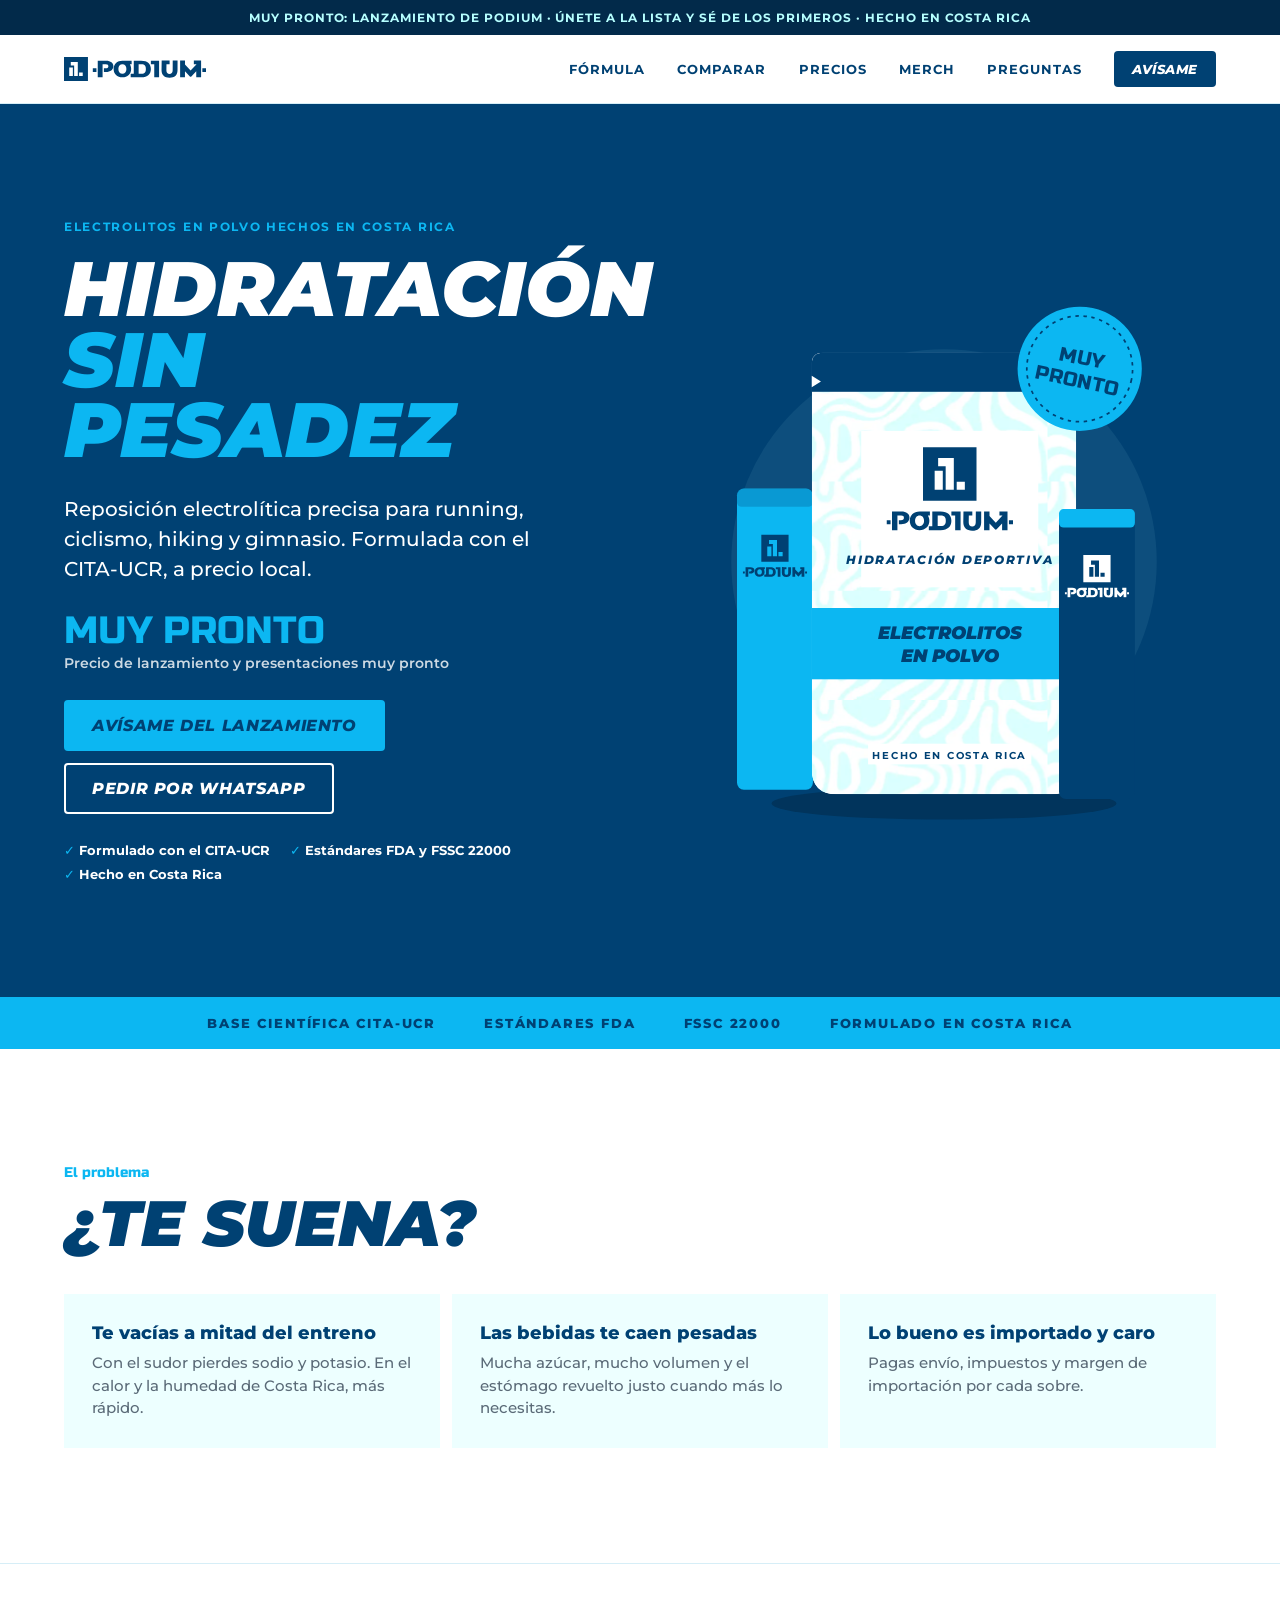
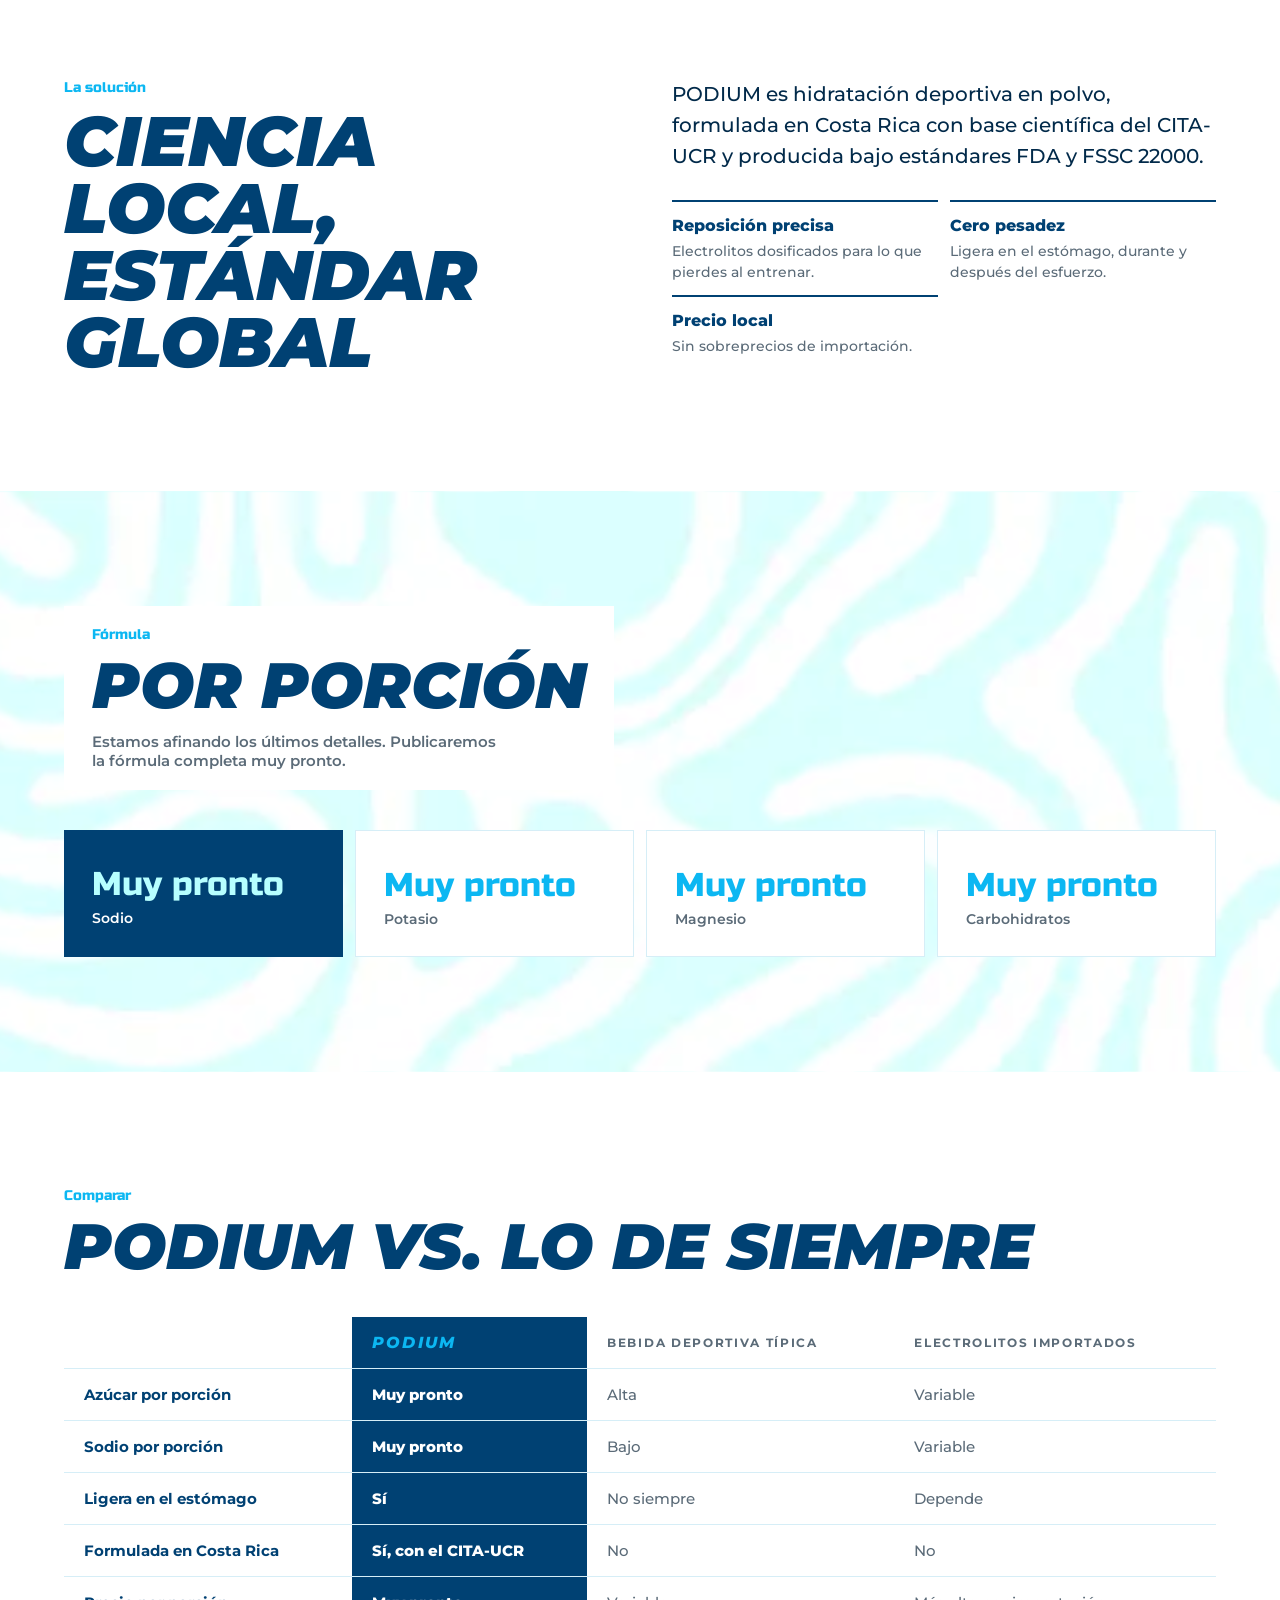
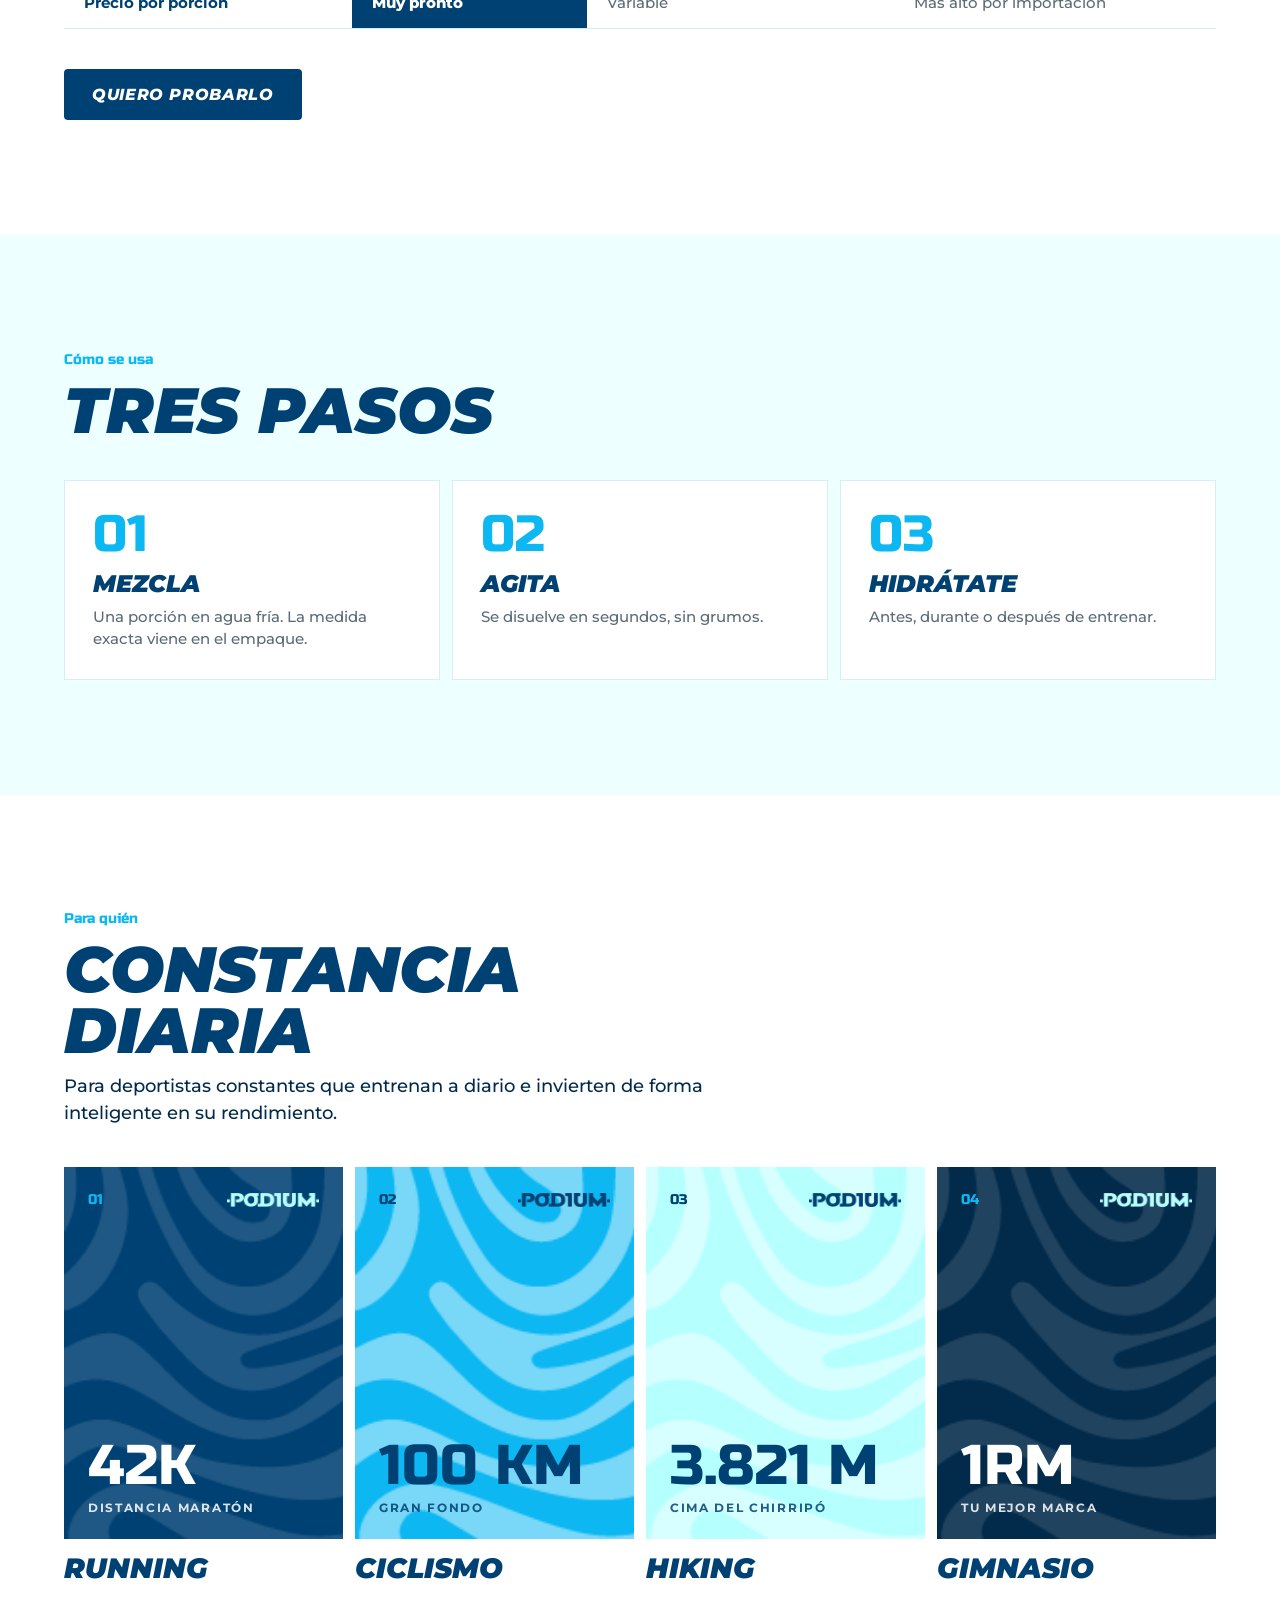
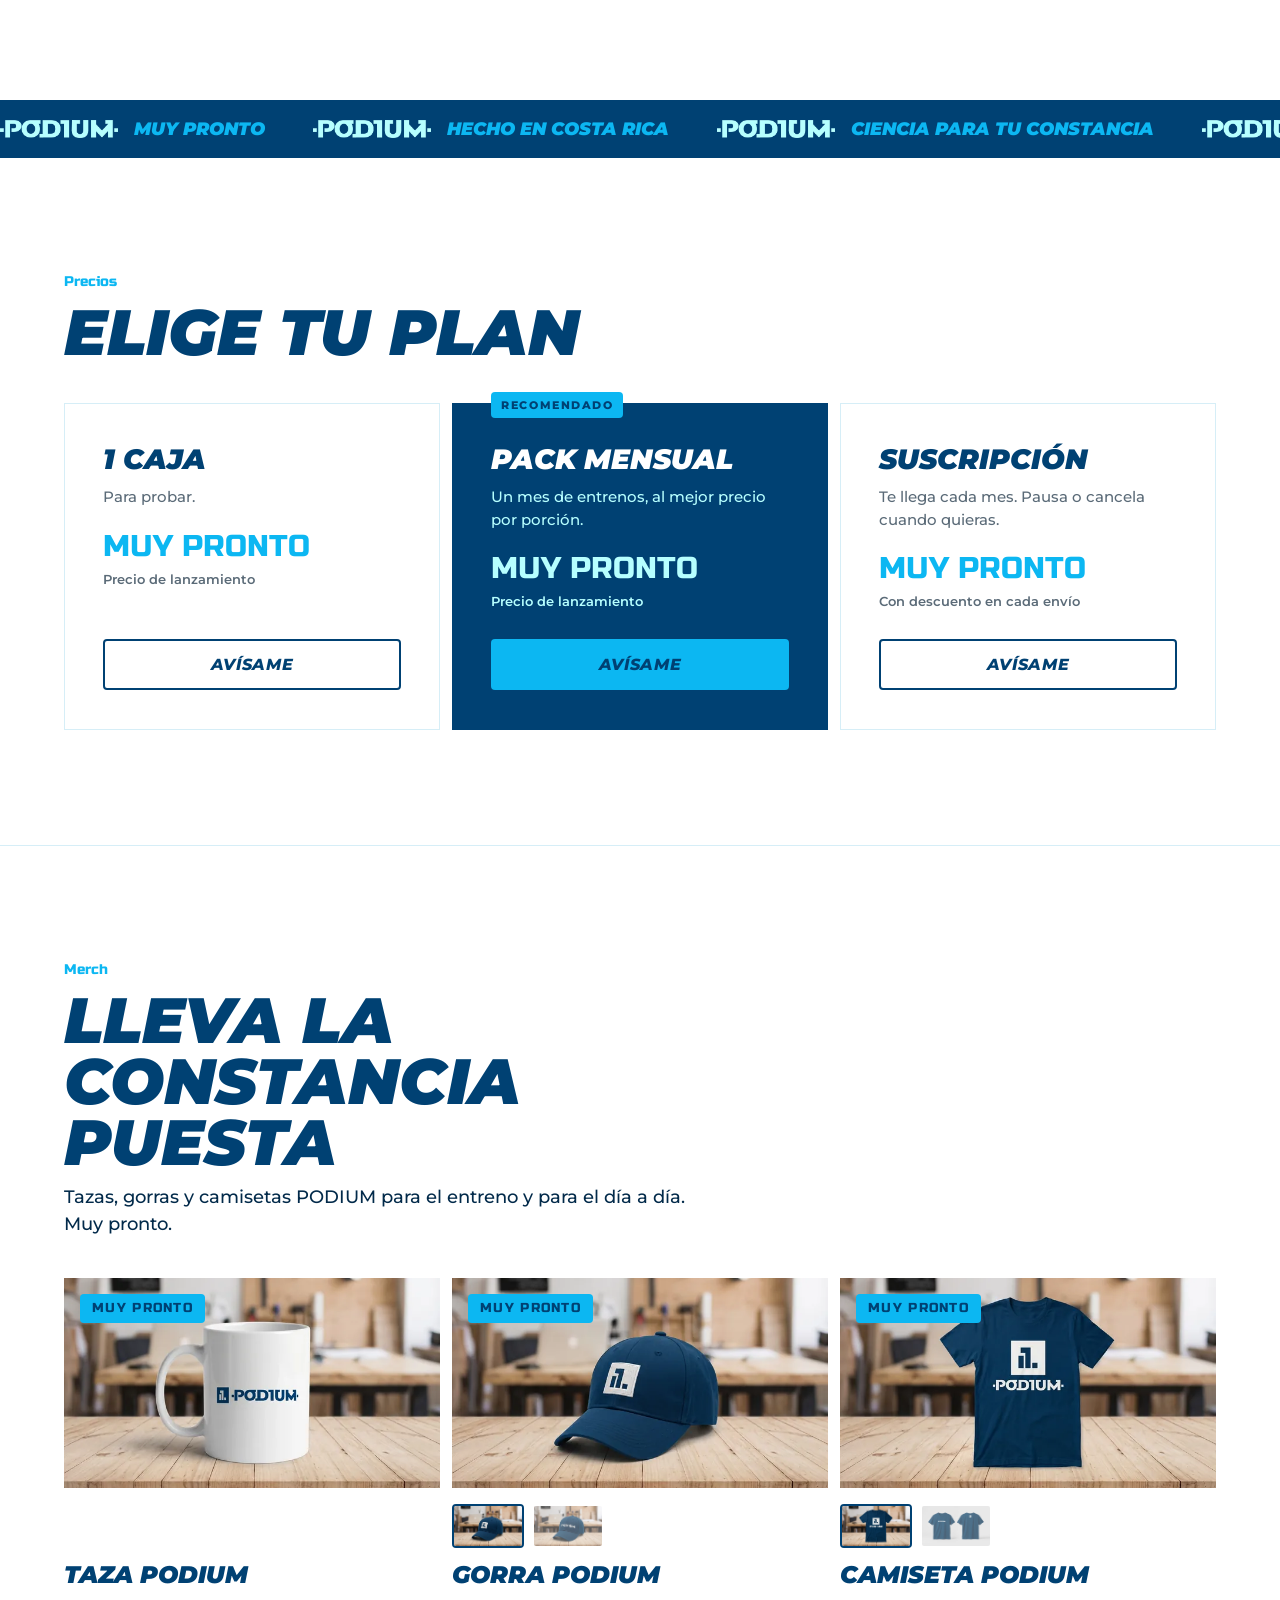
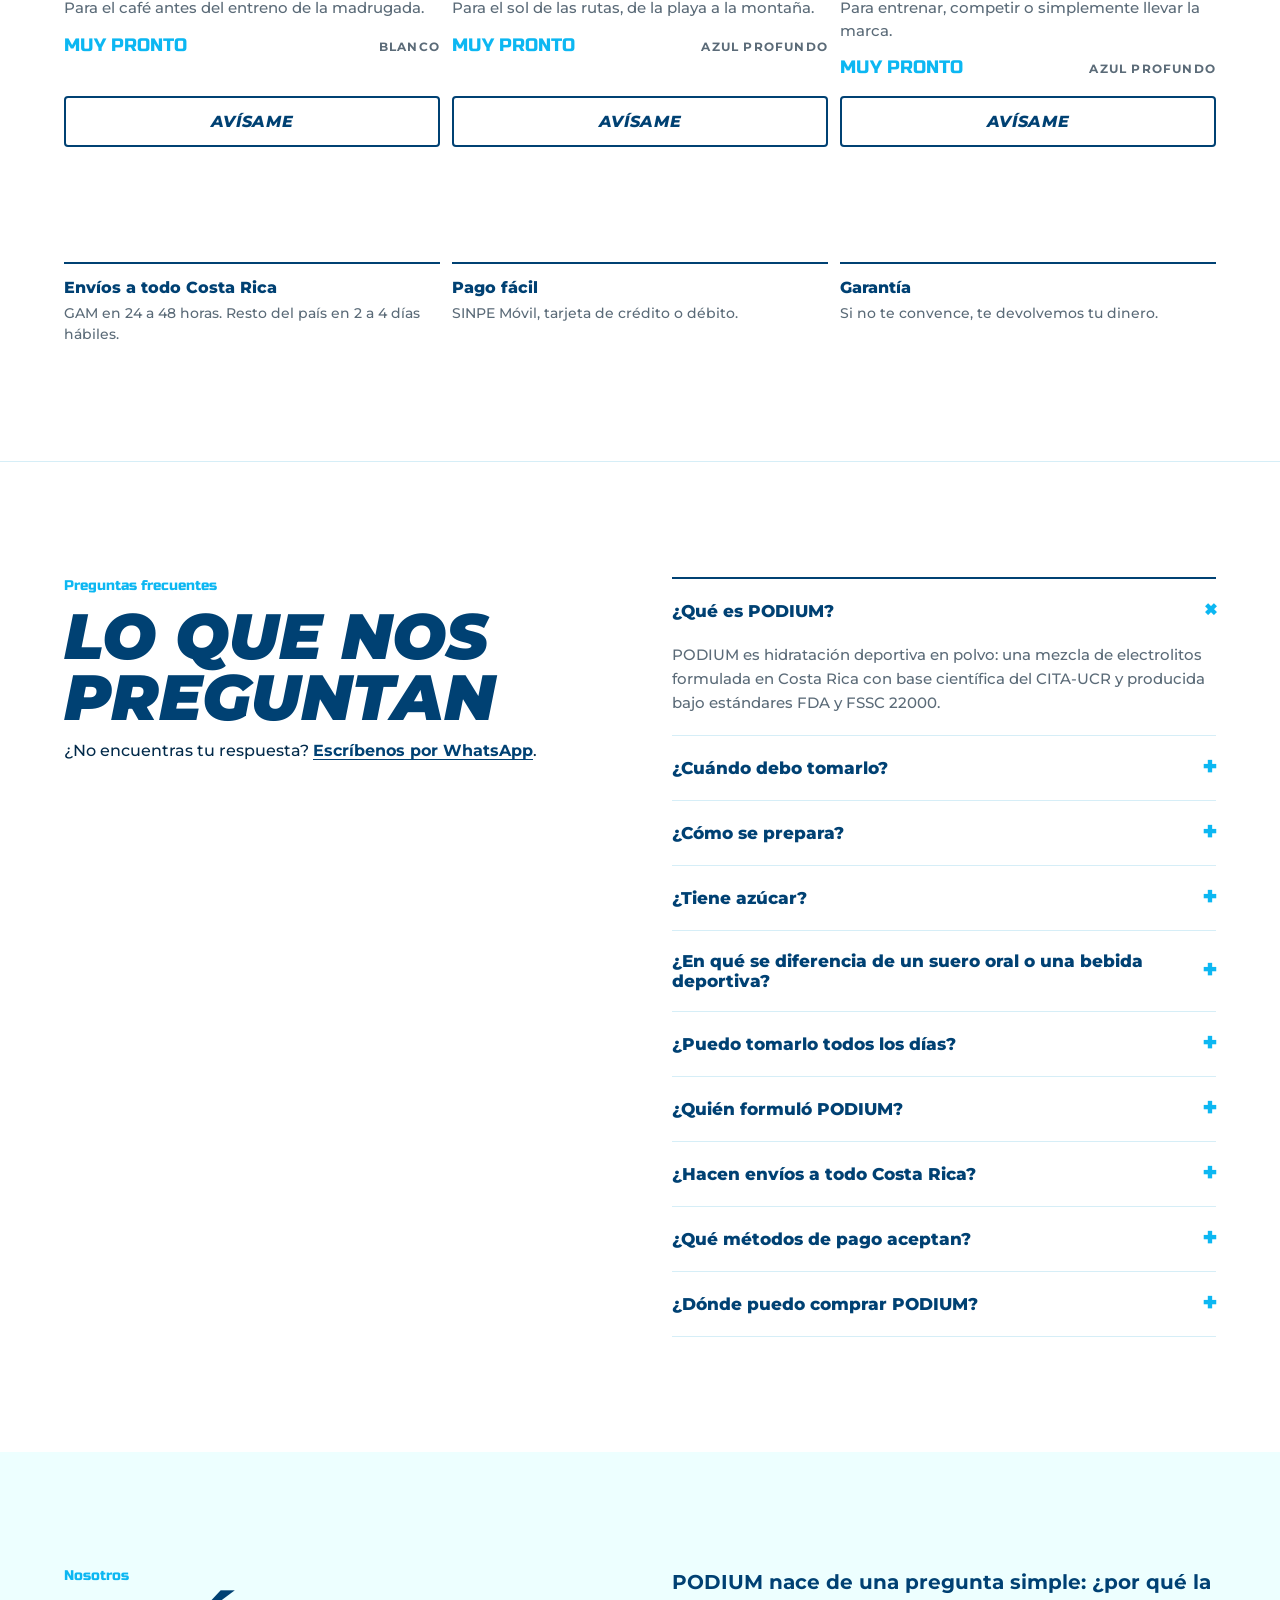
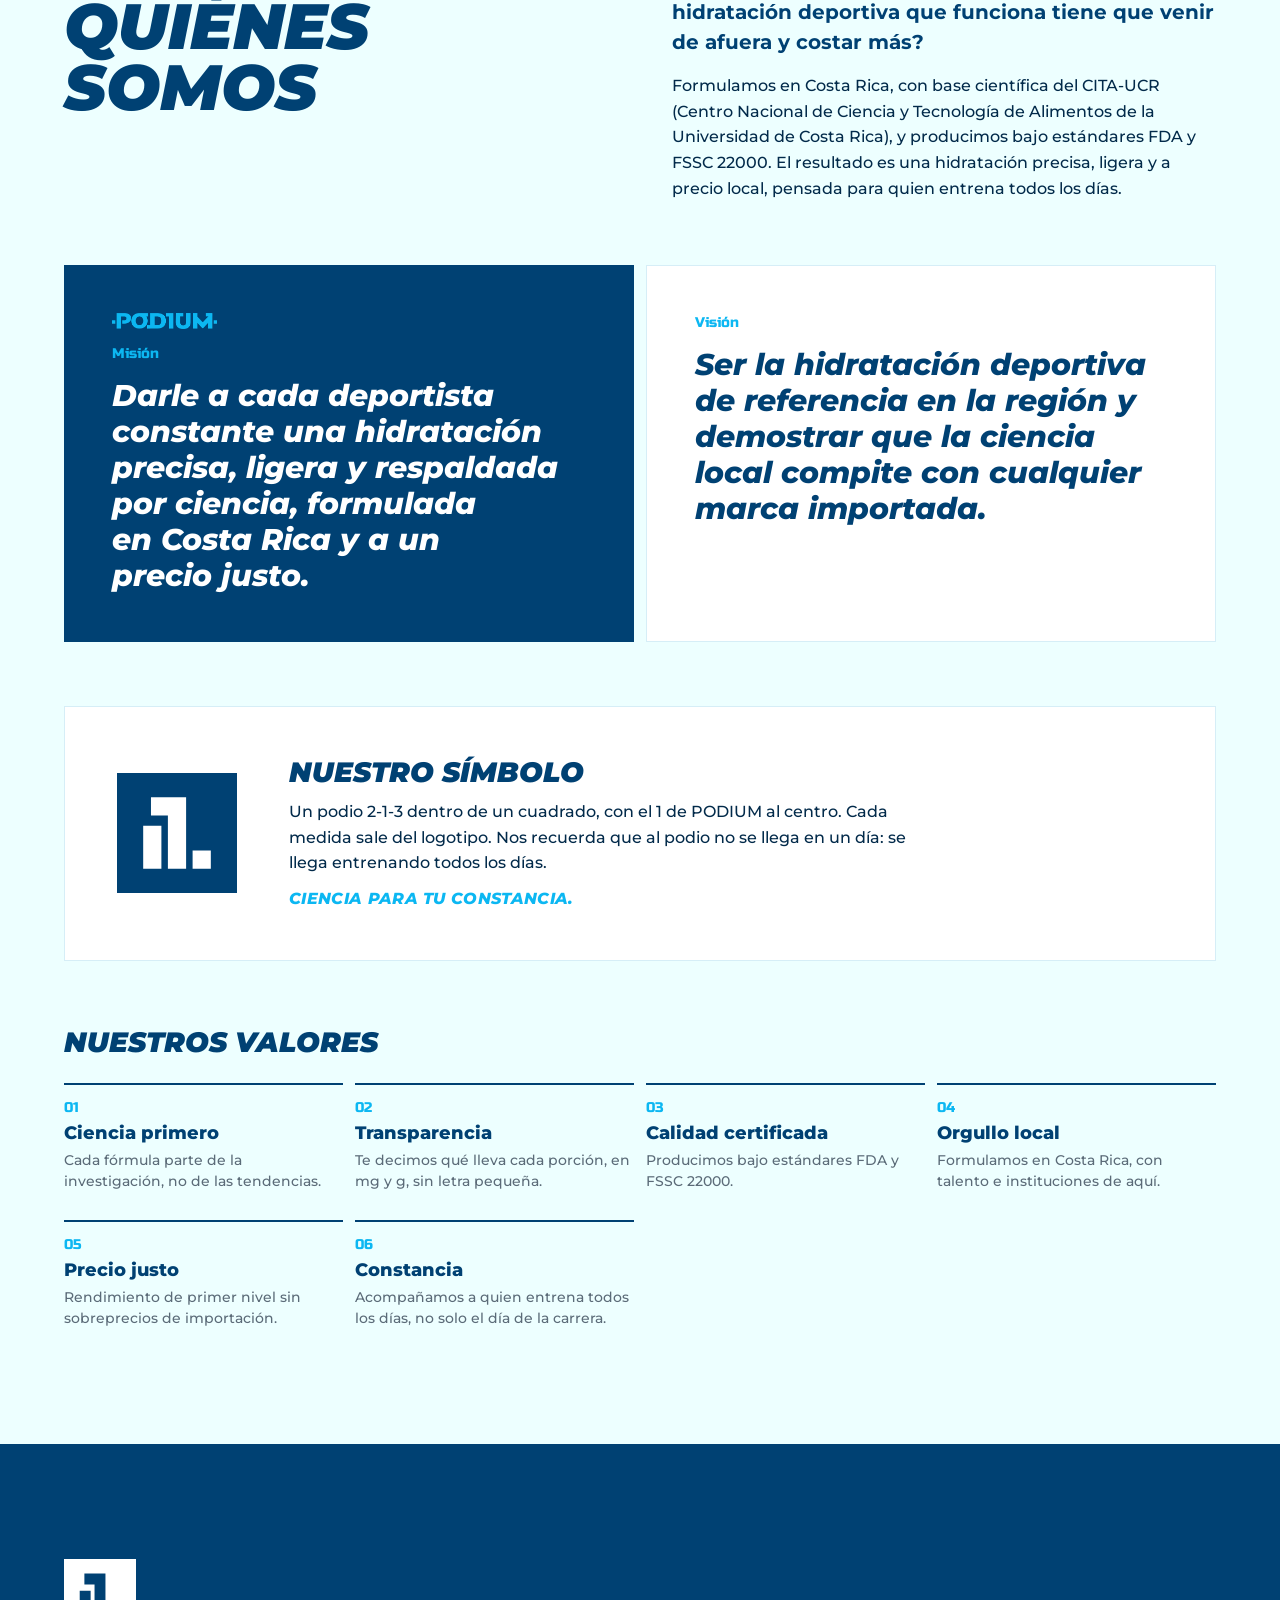
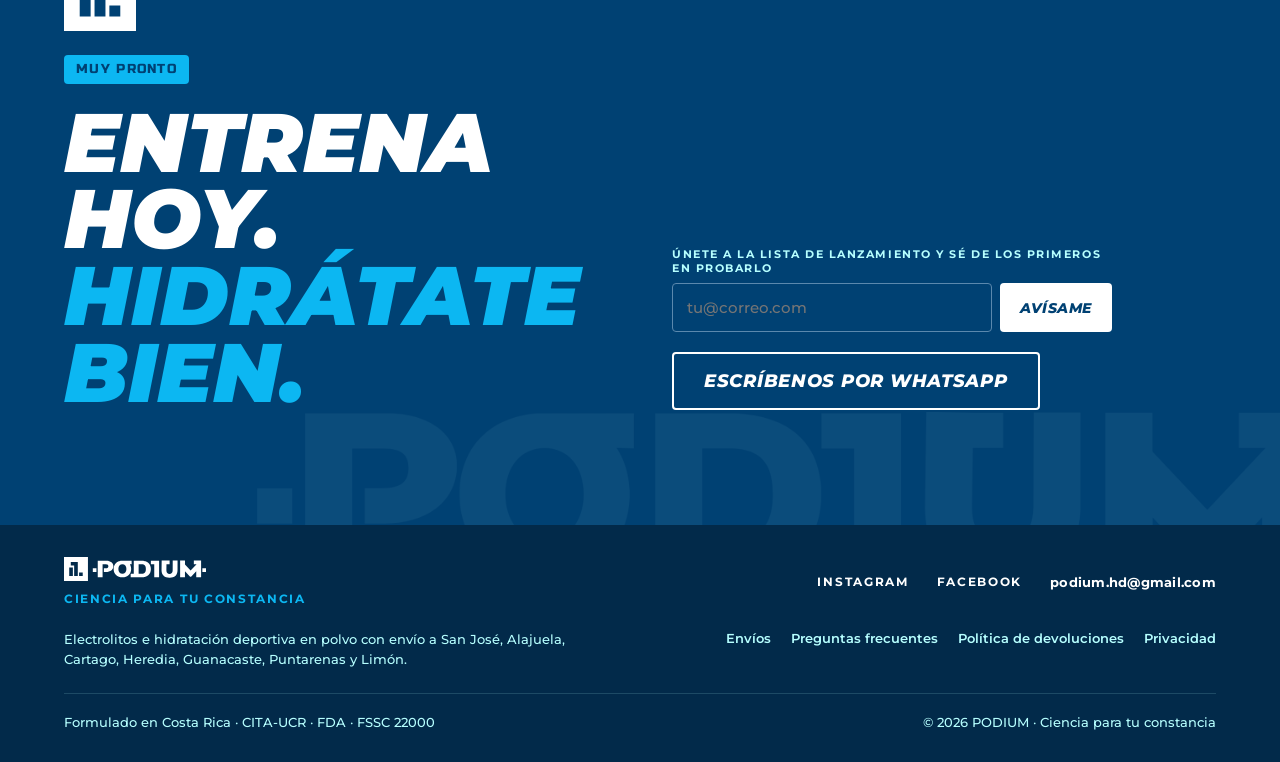
==== index.html @ 1990eba1 "Replace off-brand wordmarks in merch mockups with the official logo The mug, embroidered cap and fro" ====
<!DOCTYPE html>
<html lang="es-CR">
<head>
<meta charset="utf-8">
<meta name="viewport" content="width=device-width, initial-scale=1">
<title>Electrolitos en polvo hechos en Costa Rica | PODIUM Hidratación Deportiva</title>
<meta name="description" content="Electrolitos en polvo formulados en Costa Rica con el CITA-UCR. Hidratación deportiva sin pesadez para running, ciclismo, hiking y gimnasio. Envíos a todo Costa Rica.">
<meta name="robots" content="index, follow">
<meta name="theme-color" content="#004173">
<!-- TODO (dominio): agregar <link rel="canonical" href="https://DOMINIO/">, og:url y og:image con URL absoluta -->
<meta property="og:type" content="website">
<meta property="og:locale" content="es_CR">
<meta property="og:site_name" content="PODIUM">
<meta property="og:title" content="PODIUM · Electrolitos en polvo hechos en Costa Rica">
<meta property="og:description" content="Ciencia para tu constancia. Hidratación deportiva sin pesadez, formulada con el CITA-UCR y producida bajo estándares FDA y FSSC 22000.">
<meta name="twitter:card" content="summary_large_image">
<link rel="icon" href="assets/favicon.svg" type="image/svg+xml">
<link rel="icon" href="assets/favicon-32.png" type="image/png" sizes="32x32">
<link rel="apple-touch-icon" href="assets/apple-touch-icon.png">
<link rel="preload" href="fonts/montserrat-latin-900-italic.woff2" as="font" type="font/woff2" crossorigin>
<link rel="preload" href="fonts/montserrat-latin-500-normal.woff2" as="font" type="font/woff2" crossorigin>
<link rel="stylesheet" href="styles.css">
<script type="application/ld+json">
{
  "@context": "https://schema.org",
  "@type": "Organization",
  "name": "PODIUM",
  "slogan": "Ciencia para tu constancia",
  "description": "Hidratación deportiva científica en polvo, formulada en Costa Rica con base del CITA-UCR y producida bajo estándares FDA y FSSC 22000.",
  "email": "podium.hd@gmail.com",
  "sameAs": [
    "https://www.instagram.com/podium.hd/",
    "https://www.facebook.com/profile.php?id=61594930238077"
  ],
  "areaServed": { "@type": "Country", "name": "Costa Rica" }
}
</script>
<!-- TODO (precio): activar cuando haya precio y URL definitivos.
<script type="application/ld+json">
{
  "@context": "https://schema.org",
  "@type": "Product",
  "name": "PODIUM Hidratación Deportiva en Polvo",
  "brand": { "@type": "Brand", "name": "PODIUM" },
  "description": "Electrolitos en polvo formulados en Costa Rica con base del CITA-UCR.",
  "image": "https://DOMINIO/assets/producto.webp",
  "offers": {
    "@type": "Offer",
    "price": "00000",
    "priceCurrency": "CRC",
    "availability": "https://schema.org/InStock",
    "url": "https://DOMINIO/"
  }
}
</script>
-->
<script type="application/ld+json">
{
  "@context": "https://schema.org",
  "@type": "FAQPage",
  "mainEntity": [
    {
      "@type": "Question",
      "name": "¿Qué es PODIUM?",
      "acceptedAnswer": {
        "@type": "Answer",
        "text": "PODIUM es hidratación deportiva en polvo: una mezcla de electrolitos formulada en Costa Rica con base científica del CITA-UCR y producida bajo estándares FDA y FSSC 22000."
      }
    },
    {
      "@type": "Question",
      "name": "¿Cuándo debo tomarlo?",
      "acceptedAnswer": {
        "@type": "Answer",
        "text": "Antes, durante o después de entrenar. En sesiones largas o con mucho calor, tómalo durante el esfuerzo para reponer lo que pierdes con el sudor."
      }
    },
    {
      "@type": "Question",
      "name": "¿Cómo se prepara?",
      "acceptedAnswer": {
        "@type": "Answer",
        "text": "Mezcla una porción en agua fría y agita hasta disolver. La medida exacta viene indicada en el empaque."
      }
    },
    {
      "@type": "Question",
      "name": "¿Tiene azúcar?",
      "acceptedAnswer": {
        "@type": "Answer",
        "text": "Publicaremos la información nutricional completa muy pronto. Está formulado para hidratarte sin caerte pesado, con mucho menos azúcar que una bebida deportiva típica."
      }
    },
    {
      "@type": "Question",
      "name": "¿En qué se diferencia de un suero oral o una bebida deportiva?",
      "acceptedAnswer": {
        "@type": "Answer",
        "text": "Las bebidas deportivas suelen tener mucha azúcar y poco sodio. PODIUM está formulado para reponer electrolitos con precisión y sin pesadez estomacal, a precio local."
      }
    },
    {
      "@type": "Question",
      "name": "¿Puedo tomarlo todos los días?",
      "acceptedAnswer": {
        "@type": "Answer",
        "text": "Sí, está pensado para deportistas que entrenan a diario. Si tienes una condición médica, como hipertensión o enfermedad renal, consulta a tu médico antes de consumir electrolitos."
      }
    },
    {
      "@type": "Question",
      "name": "¿Quién formuló PODIUM?",
      "acceptedAnswer": {
        "@type": "Answer",
        "text": "Lo formulamos en Costa Rica con base científica del CITA-UCR, el Centro Nacional de Ciencia y Tecnología de Alimentos de la Universidad de Costa Rica."
      }
    },
    {
      "@type": "Question",
      "name": "¿Hacen envíos a todo Costa Rica?",
      "acceptedAnswer": {
        "@type": "Answer",
        "text": "Sí, enviamos a las 7 provincias. En la GAM llega en 24 a 48 horas y al resto del país en 2 a 4 días hábiles."
      }
    },
    {
      "@type": "Question",
      "name": "¿Qué métodos de pago aceptan?",
      "acceptedAnswer": {
        "@type": "Answer",
        "text": "SINPE Móvil y tarjetas de crédito o débito."
      }
    },
    {
      "@type": "Question",
      "name": "¿Dónde puedo comprar PODIUM?",
      "acceptedAnswer": {
        "@type": "Answer",
        "text": "Muy pronto, en esta página y por WhatsApp. Únete a la lista de lanzamiento y te avisamos primero."
      }
    }
  ]
}
</script>
</head>
<body>
<!-- Logos en vector, extraídos de la Guía de uso · Placa Podio (v1, oct 2026). Toman el color de "color" en CSS. -->
<svg width="0" height="0" style="position:absolute" aria-hidden="true" focusable="false">
  <symbol id="placa" viewBox="0 0 100 100"><path fill="currentColor" fill-rule="evenodd" d="M0 0H100V100H0ZM21.82 43.96H37V79.74H21.82ZM42.41 20.26H57.59V79.74H42.41V35.44H28.31V20.26ZM63 64.56H78.19V79.74H63Z"/></symbol>
  <symbol id="placa-sm" viewBox="0 0 100 100"><path fill="currentColor" fill-rule="evenodd" d="M0 0H100V100H0ZM12.5 43.75H31.25V87.5H12.5ZM25 12.5H62.5V87.5H37.5V25H25ZM68.75 62.5H87.5V87.5H68.75Z"/></symbol>
  <symbol id="logo-h" viewBox="302.57 383.91 114.94 19.39"><path fill="currentColor" fill-rule="evenodd" d="M 302.57 383.91 L 321.95 383.91 L 321.95 403.3 L 302.57 403.3ZM 306.8 392.43 L 309.75 392.43 L 309.75 399.36 L 306.8 399.36ZM 310.79 387.84 L 313.74 387.84 L 313.74 399.36 L 310.79 399.36 L 310.79 390.78 L 308.06 390.78 L 308.06 387.84ZM 314.79 396.42 L 317.73 396.42 L 317.73 399.36 L 314.79 399.36ZM 314.79 396.42 "/><path fill="currentColor" fill-rule="evenodd" d="M 359.05 386.85 L 365.01 386.85 C 370.43 386.85 372.89 389.55 372.89 393.6 C 372.89 397.65 370.46 400.35 365.04 400.35 L 359.49 400.35 L 359.49 400.38 L 356.55 400.38 L 356.55 397.44 L 359.05 397.44 L 359.05 386.85 M 349.84 386.85 C 349.88 386.85 349.92 386.85 349.96 386.85 L 357.32 386.85 L 357.32 389.8 L 355.86 389.76 C 356.55 390.81 356.93 392.12 356.93 393.6 C 356.93 397.65 354.09 400.35 349.84 400.35 C 345.58 400.35 342.74 397.65 342.74 393.6 C 342.74 389.55 345.58 386.85 349.84 386.85 M 407.67 389.75 L 407.67 386.81 L 413.54 386.81 L 413.54 400.35 L 409.61 400.35 L 409.61 395.51 L 405.64 399.71 C 405.32 400.06 404.77 400.06 404.45 399.71 L 400.49 395.52 L 400.49 396.34 L 400.48 396.34 L 400.48 400.35 L 396.56 400.35 L 396.56 386.81 L 400.49 386.81 L 400.49 390.04 L 405.05 394.88 L 409.88 389.75 L 407.67 389.75 M 394.47 394.7 C 394.41 398.97 391.8 400.77 387.93 400.71 C 384 400.66 381.45 398.78 381.52 394.51 L 381.63 386.75 L 385.26 386.81 L 388.05 386.81 L 388.05 389.75 L 385.52 389.75 L 385.45 394.57 C 385.41 396.77 386.48 397.62 387.95 397.65 C 389.42 397.67 390.51 396.85 390.54 394.64 L 390.57 386.81 L 394.49 386.81 L 394.47 394.7 M 334.85 393.09 L 336.28 393.09 C 338.04 393.09 338.48 392.4 338.48 391.39 C 338.48 390.43 338.04 389.8 336.43 389.8 L 333.8 389.8 L 333.8 400.35 L 329.88 400.35 L 329.88 386.85 L 336.65 386.85 C 340.35 386.85 342.54 388.69 342.54 391.17 C 342.54 394.17 340.08 396.03 336.48 396.03 L 334.85 396.03 L 334.85 393.09 M 375.62 389.8 L 372.89 389.8 L 372.89 386.85 L 379.54 386.85 L 379.54 400.35 L 375.62 400.35 L 375.62 389.8 M 365.26 397.4 C 368.1 397.4 368.84 395.88 368.84 393.58 C 368.84 391.32 368.08 389.8 365.21 389.8 L 362.98 389.8 L 362.98 397.4 L 365.26 397.4 M 349.84 397.44 C 351.79 397.44 353.09 395.91 353.09 393.6 C 353.09 391.3 351.79 389.76 349.84 389.76 C 347.88 389.76 346.58 391.3 346.58 393.6 C 346.58 395.91 347.88 397.44 349.84 397.44 M 325.89 396.03 L 325.89 393.09 L 328.83 393.09 L 328.83 396.03 L 325.89 396.03 M 414.56 396.03 L 414.56 393.09 L 417.51 393.09 L 417.51 396.03 L 414.56 396.03 "/></symbol>
  <symbol id="logo-v" viewBox="536.88 371.9 66.17 43.71"><path fill="currentColor" fill-rule="evenodd" d="M 555.96 371.9 L 583.96 371.9 L 583.96 399.89 L 555.96 399.89ZM 562.07 384.2 L 566.32 384.2 L 566.32 394.22 L 562.07 394.22ZM 567.83 377.56 L 572.09 377.56 L 572.09 394.22 L 567.83 394.22 L 567.83 381.82 L 563.89 381.82 L 563.89 377.56ZM 573.6 389.96 L 577.86 389.96 L 577.86 394.22 L 573.6 394.22ZM 573.6 389.96 "/><path fill="currentColor" fill-rule="evenodd" d="M 560.83 405.56 L 565.13 405.56 C 569.05 405.56 570.82 407.51 570.82 410.43 C 570.82 413.36 569.07 415.31 565.15 415.31 L 561.15 415.31 L 561.15 415.34 L 559.02 415.34 L 559.02 413.21 L 560.83 413.21 L 560.83 405.56 M 554.17 405.56 C 554.2 405.56 554.23 405.56 554.27 405.56 L 559.58 405.56 L 559.58 407.69 L 558.52 407.66 C 559.02 408.42 559.3 409.36 559.3 410.43 C 559.3 413.36 557.25 415.31 554.17 415.31 C 551.1 415.31 549.05 413.36 549.05 410.43 C 549.05 407.51 551.1 405.56 554.17 405.56 M 595.95 407.66 L 595.95 405.53 L 600.18 405.53 L 600.18 415.31 L 597.34 415.31 L 597.34 411.82 L 594.48 414.86 C 594.24 415.1 593.85 415.1 593.62 414.86 L 590.76 411.82 L 590.76 412.41 L 590.75 412.41 L 590.75 415.31 L 587.92 415.31 L 587.92 405.53 L 590.76 405.53 L 590.76 407.86 L 594.05 411.36 L 597.54 407.66 L 595.95 407.66 M 586.41 411.23 C 586.36 414.32 584.48 415.61 581.68 415.57 C 578.85 415.53 577.01 414.18 577.05 411.09 L 577.14 405.49 L 579.76 405.53 L 581.77 405.53 L 581.77 407.66 L 579.94 407.66 L 579.89 411.13 C 579.87 412.73 580.64 413.34 581.7 413.36 C 582.77 413.38 583.55 412.79 583.57 411.19 L 583.6 405.53 L 586.42 405.53 L 586.41 411.23 M 543.35 410.06 L 544.38 410.06 C 545.66 410.06 545.98 409.57 545.98 408.84 C 545.98 408.15 545.66 407.69 544.49 407.69 L 542.59 407.69 L 542.59 415.31 L 539.76 415.31 L 539.76 405.56 L 544.65 405.56 C 547.32 405.56 548.9 406.89 548.9 408.68 C 548.9 410.84 547.13 412.19 544.52 412.19 L 543.35 412.19 L 543.35 410.06 M 572.8 407.69 L 570.82 407.69 L 570.82 405.56 L 575.63 405.56 L 575.63 415.31 L 572.8 415.31 L 572.8 407.69 M 565.31 413.18 C 567.37 413.18 567.9 412.08 567.9 410.42 C 567.9 408.79 567.35 407.69 565.27 407.69 L 563.66 407.69 L 563.66 413.18 L 565.31 413.18 M 554.17 413.21 C 555.59 413.21 556.53 412.1 556.53 410.43 C 556.53 408.77 555.59 407.66 554.17 407.66 C 552.76 407.66 551.82 408.77 551.82 410.43 C 551.82 412.1 552.76 413.21 554.17 413.21 M 536.88 412.19 L 536.88 410.06 L 539 410.06 L 539 412.19 L 536.88 412.19 M 600.92 412.19 L 600.92 410.06 L 603.05 410.06 L 603.05 412.19 L 600.92 412.19 "/></symbol>
</svg>
<a class="skip" href="#main">Saltar al contenido</a>

<!-- Prelanzamiento: cambiar a envíos y pagos cuando el producto esté a la venta -->
<div class="announce"><span>Muy pronto: lanzamiento de PODIUM</span><span class="announce__more"> · Únete a la lista y sé de los primeros</span><span class="announce__more"> · Hecho en Costa Rica</span></div>

<nav class="nav" aria-label="Principal">
  <a class="nav__brand" href="#" aria-label="PODIUM, inicio"><svg class="nav__logo" width="142" height="24" role="img" aria-label="PODIUM"><use href="#logo-h"/></svg></a>
  <div class="nav__links">
    <a class="nav__link" href="#formula">Fórmula</a>
    <a class="nav__link" href="#comparar">Comparar</a>
    <a class="nav__link" href="#precios">Precios</a>
    <a class="nav__link" href="#merch">Merch</a>
    <a class="nav__link" href="#faq">Preguntas</a>
    <a class="btn btn--navy nav__cta" href="#lanzamiento" data-track="nav_avisame">Avísame</a>
  </div>
</nav>

<main id="main">

  <!-- 1 · Hero de producto -->
  <header class="hero hero--navy" id="hero">
    <div class="hero__copy">
      <h1 class="hero__h1">
        <span class="eyebrow">Electrolitos en polvo hechos en Costa Rica</span>
        <span class="display hero__title">Hidratación <br><span class="accent">sin pesadez</span></span>
      </h1>
      <p class="lede">Reposición electrolítica precisa para running, ciclismo, hiking y gimnasio. Formulada con el CITA-UCR, a precio local.</p>
      <!-- TODO (precio): reemplazar "Muy pronto" por el precio y las porciones reales -->
      <div class="price">
        <span class="soon">Muy pronto</span>
        <span class="price__meta">Precio de lanzamiento y presentaciones muy pronto</span>
      </div>
      <div class="hero__actions">
        <a class="btn btn--lg hero__primary" href="#lanzamiento" data-track="hero_avisame">Avísame del lanzamiento</a>
        <a class="btn btn--lg btn--outline hero__secondary" href="#" data-wa data-track="hero_whatsapp">Pedir por WhatsApp</a>
      </div>
      <ul class="microtrust">
        <li>Formulado con el CITA-UCR</li>
        <li>Estándares FDA y FSSC 22000</li>
        <li>Hecho en Costa Rica</li>
      </ul>
    </div>
    <!-- Ilustración del empaque (original). Logo apilado y centrado, según la guía de la Placa Podio. TODO (foto): reemplazar por la foto real del producto -->
    <figure class="hero__media hero__mock" aria-label="Ilustración del empaque de PODIUM, muy pronto">
      <svg viewBox="0 0 400 500" role="img" aria-hidden="true" focusable="false">
        <defs>
          <clipPath id="pouch-clip"><path d="M95 78h210q10 0 10 10v352q0 22-22 22H107q-22 0-22-22V88q0-10 10-10z"/></clipPath>
          <pattern id="waves" width="290" height="95" patternUnits="userSpaceOnUse"><image href="assets/pattern-waves.webp" width="290" height="95"/></pattern>
        </defs>
        <circle cx="200" cy="260" r="185" fill="#b6ffff" opacity=".07"/>
        <ellipse cx="200" cy="470" rx="150" ry="14" fill="#022a4a" opacity=".55"/>
        <!-- sobre izquierdo (detrás) -->
        <rect x="20" y="196" width="66" height="262" rx="6" fill="#0cb7f2"/>
        <rect x="20" y="196" width="66" height="16" rx="4" fill="#004173" opacity=".25"/>
        <use href="#logo-v" x="25" y="236" width="56" height="37" style="color:#004173"/>
        <!-- bolsa -->
        <g clip-path="url(#pouch-clip)">
          <rect x="85" y="78" width="230" height="384" fill="#ffffff"/>
          <rect x="85" y="78" width="230" height="384" fill="url(#waves)"/>
          <rect x="85" y="78" width="230" height="34" fill="#004173"/>
          <rect x="85" y="300" width="230" height="62" fill="#0cb7f2"/>
        </g>
        <path d="M85 98l8 5-8 5zM315 98l-8 5 8 5z" fill="#ffffff"/>
        <rect x="128" y="146" width="154" height="136" fill="#ffffff"/>
        <use href="#logo-v" x="150" y="160" width="110" height="73" style="color:#004173"/>
        <text x="205" y="262" text-anchor="middle" font-family="Montserrat, sans-serif" font-weight="800" font-style="italic" font-size="10" letter-spacing="1.5" fill="#004173">HIDRATACIÓN DEPORTIVA</text>
        <text x="205" y="327" text-anchor="middle" font-family="Montserrat, sans-serif" font-weight="900" font-style="italic" font-size="16" fill="#004173">ELECTROLITOS</text>
        <text x="205" y="347" text-anchor="middle" font-family="Montserrat, sans-serif" font-weight="900" font-style="italic" font-size="16" fill="#004173">EN POLVO</text>
        <rect x="134" y="418" width="142" height="18" fill="#ffffff"/>
        <text x="205" y="431" text-anchor="middle" font-family="Montserrat, sans-serif" font-weight="700" font-size="8.5" letter-spacing="1.5" fill="#004173">HECHO EN COSTA RICA</text>
        <!-- sobre derecho (delante) -->
        <rect x="300" y="214" width="66" height="252" rx="6" fill="#004173"/>
        <rect x="300" y="214" width="66" height="16" rx="4" fill="#0cb7f2"/>
        <use href="#logo-v" x="305" y="254" width="56" height="37" style="color:#ffffff"/>
        <!-- sello -->
        <g transform="rotate(12 318 92)">
          <circle cx="318" cy="92" r="54" fill="#0cb7f2"/>
          <circle cx="318" cy="92" r="46" fill="none" stroke="#004173" stroke-width="1.5" stroke-dasharray="3 4"/>
          <text x="318" y="88" text-anchor="middle" font-family="'Russo One', sans-serif" font-size="17" fill="#004173">MUY</text>
          <text x="318" y="108" text-anchor="middle" font-family="'Russo One', sans-serif" font-size="17" fill="#004173">PRONTO</text>
        </g>
      </svg>
    </figure>
  </header>

  <div class="trust">
    <span>Base científica CITA-UCR</span><span>Estándares FDA</span><span>FSSC 22000</span><span>Formulado en Costa Rica</span>
  </div>

  <!-- 2 · Problema -->
  <section class="section problema" id="problema" aria-labelledby="problema-title">
    <div class="section__head">
      <div class="kicker">El problema</div>
      <h2 class="display section__title" id="problema-title">¿Te suena?</h2>
    </div>
    <div class="pains">
      <div class="pain"><div class="pain__title">Te vacías a mitad del entreno</div><div class="pain__text">Con el sudor pierdes sodio y potasio. En el calor y la humedad de Costa Rica, más rápido.</div></div>
      <div class="pain"><div class="pain__title">Las bebidas te caen pesadas</div><div class="pain__text">Mucha azúcar, mucho volumen y el estómago revuelto justo cuando más lo necesitas.</div></div>
      <div class="pain"><div class="pain__title">Lo bueno es importado y caro</div><div class="pain__text">Pagas envío, impuestos y margen de importación por cada sobre.</div></div>
    </div>
  </section>

  <!-- 3 · Solución -->
  <section class="section ciencia" id="ciencia" aria-labelledby="ciencia-title">
    <div class="section__head">
      <div class="kicker">La solución</div>
      <h2 class="display section__title" id="ciencia-title">Ciencia local,<br>estándar global</h2>
    </div>
    <div class="ciencia__body">
      <p class="lede">PODIUM es hidratación deportiva en polvo, formulada en Costa Rica con base científica del CITA-UCR y producida bajo estándares FDA y FSSC 22000.</p>
      <div class="benefits">
        <div class="benefit"><h3 class="benefit__title">Reposición precisa</h3><div class="benefit__text">Electrolitos dosificados para lo que pierdes al entrenar.</div></div>
        <div class="benefit"><h3 class="benefit__title">Cero pesadez</h3><div class="benefit__text">Ligera en el estómago, durante y después del esfuerzo.</div></div>
        <div class="benefit"><h3 class="benefit__title">Precio local</h3><div class="benefit__text">Sin sobreprecios de importación.</div></div>
      </div>
    </div>
  </section>

  <!-- 4 · Fórmula. TODO: reemplazar "Muy pronto" por los valores reales por porción -->
  <section class="section formula" id="formula" aria-labelledby="formula-title">
    <div class="section__head">
      <div class="kicker">Fórmula</div>
      <h2 class="display section__title" id="formula-title">Por porción</h2>
      <p class="formula__note">Estamos afinando los últimos detalles. Publicaremos la fórmula completa muy pronto.</p>
    </div>
    <div class="stats">
      <div class="stat stat--brand"><div class="stat__value stat__value--soon">Muy pronto</div><div class="stat__label">Sodio</div></div>
      <div class="stat"><div class="stat__value stat__value--soon">Muy pronto</div><div class="stat__label">Potasio</div></div>
      <div class="stat"><div class="stat__value stat__value--soon">Muy pronto</div><div class="stat__label">Magnesio</div></div>
      <div class="stat"><div class="stat__value stat__value--soon">Muy pronto</div><div class="stat__label">Carbohidratos</div></div>
    </div>
  </section>

  <!-- 5 · Comparativa. TODO: confirmar cifras de PODIUM y precios de referencia -->
  <section class="section comparar" id="comparar" aria-labelledby="comparar-title">
    <div class="section__head">
      <div class="kicker">Comparar</div>
      <h2 class="display section__title" id="comparar-title">PODIUM vs. lo de siempre</h2>
    </div>
    <div class="table-wrap">
      <table class="compare">
        <thead>
          <tr><th scope="col"><span class="sr-only">Característica</span></th><th scope="col" class="compare__us">PODIUM</th><th scope="col">Bebida deportiva típica</th><th scope="col">Electrolitos importados</th></tr>
        </thead>
        <tbody>
          <tr><th scope="row">Azúcar por porción</th><td class="compare__us">Muy pronto</td><td>Alta</td><td>Variable</td></tr>
          <tr><th scope="row">Sodio por porción</th><td class="compare__us">Muy pronto</td><td>Bajo</td><td>Variable</td></tr>
          <tr><th scope="row">Ligera en el estómago</th><td class="compare__us">Sí</td><td>No siempre</td><td>Depende</td></tr>
          <tr><th scope="row">Formulada en Costa Rica</th><td class="compare__us">Sí, con el CITA-UCR</td><td>No</td><td>No</td></tr>
          <tr><th scope="row">Precio por porción</th><td class="compare__us">Muy pronto</td><td>Variable</td><td>Más alto por importación</td></tr>
        </tbody>
      </table>
    </div>
    <a class="btn btn--navy btn--lg section__cta" href="#lanzamiento" data-track="comparar_avisame">Quiero probarlo</a>
  </section>

  <!-- 6 · Cómo se usa. TODO: confirmar dosis -->
  <section class="section uso" id="uso" aria-labelledby="uso-title">
    <div class="section__head">
      <div class="kicker">Cómo se usa</div>
      <h2 class="display section__title" id="uso-title">Tres pasos</h2>
    </div>
    <ol class="steps">
      <li class="step"><div class="step__num">01</div><h3 class="step__title">Mezcla</h3><p class="step__text">Una porción en agua fría. La medida exacta viene en el empaque.</p></li>
      <li class="step"><div class="step__num">02</div><h3 class="step__title">Agita</h3><p class="step__text">Se disuelve en segundos, sin grumos.</p></li>
      <li class="step"><div class="step__num">03</div><h3 class="step__title">Hidrátate</h3><p class="step__text">Antes, durante o después de entrenar.</p></li>
    </ol>
  </section>

  <!-- 7 · Deportes -->
  <section class="section deportes" id="deportes" aria-labelledby="deportes-title">
    <div class="section__head">
      <div class="kicker">Para quién</div>
      <h2 class="display section__title" id="deportes-title">Constancia diaria</h2>
      <p>Para deportistas constantes que entrenan a diario e invierten de forma inteligente en su rendimiento.</p>
    </div>
    <!-- TODO (fotos): las tarjetas son ilustraciones de marca; reemplazar por fotos de atletas cuando existan -->
    <div class="sports">
      <div class="sport"><div class="sport__art sport__art--navy" aria-hidden="true"><span class="sport__num">01</span><span class="sport__fig">42K</span><span class="sport__cap">Distancia maratón</span><img class="sport__logo" src="assets/logo-podium-ice.webp" alt="" width="92" height="14" loading="lazy"></div><h3 class="display sport__name">Running</h3></div>
      <div class="sport"><div class="sport__art sport__art--cyan" aria-hidden="true"><span class="sport__num">02</span><span class="sport__fig">100 KM</span><span class="sport__cap">Gran fondo</span><img class="sport__logo" src="assets/logo-podium-navy.webp" alt="" width="92" height="14" loading="lazy"></div><h3 class="display sport__name">Ciclismo</h3></div>
      <div class="sport"><div class="sport__art sport__art--ice" aria-hidden="true"><span class="sport__num">03</span><span class="sport__fig">3.821 M</span><span class="sport__cap">Cima del Chirripó</span><img class="sport__logo" src="assets/logo-podium-navy.webp" alt="" width="92" height="14" loading="lazy"></div><h3 class="display sport__name">Hiking</h3></div>
      <div class="sport"><div class="sport__art sport__art--ink" aria-hidden="true"><span class="sport__num">04</span><span class="sport__fig">1RM</span><span class="sport__cap">Tu mejor marca</span><img class="sport__logo" src="assets/logo-podium-ice.webp" alt="" width="92" height="14" loading="lazy"></div><h3 class="display sport__name">Gimnasio</h3></div>
    </div>
  </section>

  <!-- Banda de marca -->
  <div class="band" aria-hidden="true">
    <div class="band__track">
      <span class="band__item"><img src="assets/logo-podium-ice.webp" alt="" width="118" height="18" loading="lazy"><span>Muy pronto</span></span>
      <span class="band__item"><img src="assets/logo-podium-ice.webp" alt="" width="118" height="18" loading="lazy"><span>Hecho en Costa Rica</span></span>
      <span class="band__item"><img src="assets/logo-podium-ice.webp" alt="" width="118" height="18" loading="lazy"><span>Ciencia para tu constancia</span></span>
      <span class="band__item"><img src="assets/logo-podium-ice.webp" alt="" width="118" height="18" loading="lazy"><span>Muy pronto</span></span>
      <span class="band__item"><img src="assets/logo-podium-ice.webp" alt="" width="118" height="18" loading="lazy"><span>Hecho en Costa Rica</span></span>
      <span class="band__item"><img src="assets/logo-podium-ice.webp" alt="" width="118" height="18" loading="lazy"><span>Ciencia para tu constancia</span></span>
    </div>
  </div>

  <!-- 8 · Reseñas: OCULTA temporalmente (quitar el atributo hidden cuando haya reseñas reales). No publicar testimonios inventados. -->
  <section class="section resenas" id="resenas" aria-labelledby="resenas-title" hidden>
    <div class="section__head">
      <div class="kicker">Reseñas</div>
      <h2 class="display section__title" id="resenas-title">Lo dicen en la ruta</h2>
    </div>
    <div class="reviews">
      <figure class="review"><blockquote class="review__quote ph">reseña real de cliente</blockquote><figcaption class="review__who">Nombre · Running · Ciudad</figcaption></figure>
      <figure class="review"><blockquote class="review__quote ph">reseña real de cliente</blockquote><figcaption class="review__who">Nombre · Ciclismo · Ciudad</figcaption></figure>
      <figure class="review"><blockquote class="review__quote ph">reseña real de cliente</blockquote><figcaption class="review__who">Nombre · Hiking · Ciudad</figcaption></figure>
    </div>
  </section>

  <!-- 9 · Precios / paquetes. TODO: precios reales y enlaces de compra (hoy: "Muy pronto" + lista de lanzamiento) -->
  <section class="section precios" id="precios" aria-labelledby="precios-title">
    <div class="section__head">
      <div class="kicker">Precios</div>
      <h2 class="display section__title" id="precios-title">Elige tu plan</h2>
    </div>
    <div class="plans">
      <article class="plan">
        <h3 class="plan__name">1 caja</h3>
        <p class="plan__desc">Para probar.</p>
        <div class="plan__price soon">Muy pronto</div>
        <div class="plan__unit">Precio de lanzamiento</div>
        <a class="btn btn--outline-plan btn--lg" href="#lanzamiento" data-track="plan_1_avisame">Avísame</a>
      </article>
      <article class="plan plan--featured">
        <div class="plan__badge">Recomendado</div>
        <h3 class="plan__name">Pack mensual</h3>
        <p class="plan__desc">Un mes de entrenos, al mejor precio por porción.</p>
        <div class="plan__price soon">Muy pronto</div>
        <div class="plan__unit">Precio de lanzamiento</div>
        <a class="btn btn--cyan btn--lg" href="#lanzamiento" data-track="plan_pack_avisame">Avísame</a>
      </article>
      <article class="plan">
        <h3 class="plan__name">Suscripción</h3>
        <p class="plan__desc">Te llega cada mes. Pausa o cancela cuando quieras.</p>
        <div class="plan__price soon">Muy pronto</div>
        <div class="plan__unit">Con descuento en cada envío</div>
        <a class="btn btn--outline-plan btn--lg" href="#lanzamiento" data-track="plan_suscripcion_avisame">Avísame</a>
      </article>
    </div>
  </section>

  <!-- Merch. Mockups en assets/merch (1200 y 640 px), con el logo oficial colocado sobre la foto. TODO: precios, colores y tallas reales -->
  <section class="section merch" id="merch" aria-labelledby="merch-title">
    <div class="section__head">
      <div class="kicker">Merch</div>
      <h2 class="display section__title" id="merch-title">Lleva la constancia puesta</h2>
      <p>Tazas, gorras y camisetas PODIUM para el entreno y para el día a día. Muy pronto.</p>
    </div>
    <div class="merch__grid">
      <article class="merch__item">
        <div class="merch__art merch__art--photo">
          <span class="soon soon--pill merch__badge">Muy pronto</span>
          <img class="merch__photo" src="assets/merch/taza-1200.webp" srcset="assets/merch/taza-640.webp 640w, assets/merch/taza-1200.webp 1200w" sizes="(max-width: 760px) 92vw, 33vw" alt="Taza blanca con el logo horizontal de PODIUM sobre una mesa de madera" width="1200" height="670" loading="lazy">
        </div>
        <div class="merch__thumbs merch__thumbs--empty" aria-hidden="true"></div>
        <h3 class="merch__name">Taza PODIUM</h3>
        <p class="merch__desc">Para el café antes del entreno de la madrugada.</p>
        <div class="merch__meta"><span class="merch__price">Muy pronto</span><span class="merch__opts">Blanco</span></div>
        <a class="btn btn--outline-plan btn--lg merch__btn" href="#lanzamiento" data-track="merch_taza_avisame">Avísame</a>
      </article>
      <article class="merch__item">
        <div class="merch__art merch__art--photo">
          <span class="soon soon--pill merch__badge">Muy pronto</span>
          <img class="merch__photo" src="assets/merch/gorra-placa-1200.webp" srcset="assets/merch/gorra-placa-640.webp 640w, assets/merch/gorra-placa-1200.webp 1200w" sizes="(max-width: 760px) 92vw, 33vw" alt="Gorra azul con la placa de PODIUM bordada en blanco" width="1200" height="670" loading="lazy">
        </div>
        <div class="merch__thumbs" role="group" aria-label="Más fotos de la gorra">
          <button class="merch__thumb" type="button" aria-pressed="true" data-src="assets/merch/gorra-placa" data-alt="Gorra azul con la placa de PODIUM bordada en blanco"><img src="assets/merch/gorra-placa-640.webp" alt="" width="640" height="357" loading="lazy"><span class="sr-only">Ver foto 1</span></button>
          <button class="merch__thumb" type="button" aria-pressed="false" data-src="assets/merch/gorra-logotipo" data-alt="Gorra azul con el logotipo PODIUM bordado en blanco"><img src="assets/merch/gorra-logotipo-640.webp" alt="" width="640" height="357" loading="lazy"><span class="sr-only">Ver foto 2</span></button>
        </div>
        <h3 class="merch__name">Gorra PODIUM</h3>
        <p class="merch__desc">Para el sol de las rutas, de la playa a la montaña.</p>
        <div class="merch__meta"><span class="merch__price">Muy pronto</span><span class="merch__opts">Azul Profundo</span></div>
        <a class="btn btn--outline-plan btn--lg merch__btn" href="#lanzamiento" data-track="merch_gorra_avisame">Avísame</a>
      </article>
      <article class="merch__item">
        <div class="merch__art merch__art--photo">
          <span class="soon soon--pill merch__badge">Muy pronto</span>
          <img class="merch__photo" src="assets/merch/camiseta-mesa-1200.webp" srcset="assets/merch/camiseta-mesa-640.webp 640w, assets/merch/camiseta-mesa-1200.webp 1200w" sizes="(max-width: 760px) 92vw, 33vw" alt="Camiseta azul con el logo apilado de PODIUM en blanco" width="1200" height="670" loading="lazy">
        </div>
        <div class="merch__thumbs" role="group" aria-label="Más fotos de la camiseta">
          <button class="merch__thumb" type="button" aria-pressed="true" data-src="assets/merch/camiseta-mesa" data-alt="Camiseta azul con el logo apilado de PODIUM en blanco"><img src="assets/merch/camiseta-mesa-640.webp" alt="" width="640" height="357" loading="lazy"><span class="sr-only">Ver foto 1</span></button>
          <button class="merch__thumb" type="button" aria-pressed="false" data-src="assets/merch/camiseta-frente-espalda" data-alt="Camiseta azul: logotipo PODIUM al frente y placa en la espalda"><img src="assets/merch/camiseta-frente-espalda-640.webp" alt="" width="640" height="357" loading="lazy"><span class="sr-only">Ver foto 2</span></button>
        </div>
        <h3 class="merch__name">Camiseta PODIUM</h3>
        <p class="merch__desc">Para entrenar, competir o simplemente llevar la marca.</p>
        <div class="merch__meta"><span class="merch__price">Muy pronto</span><span class="merch__opts">Azul Profundo</span></div>
        <a class="btn btn--outline-plan btn--lg merch__btn" href="#lanzamiento" data-track="merch_camiseta_avisame">Avísame</a>
      </article>
    </div>
  </section>

  <!-- 10 · Envíos y garantía. TODO: confirmar tiempos, transportista y política -->
  <section class="section envios" id="envios" aria-labelledby="envios-title">
    <h2 class="sr-only" id="envios-title">Envíos, pagos y garantía</h2>
    <div class="assurances">
      <div class="assurance"><h3 class="assurance__title">Envíos a todo Costa Rica</h3><p class="assurance__text">GAM en 24 a 48 horas. Resto del país en 2 a 4 días hábiles.</p></div>
      <div class="assurance"><h3 class="assurance__title">Pago fácil</h3><p class="assurance__text">SINPE Móvil, tarjeta de crédito o débito.</p></div>
      <div class="assurance"><h3 class="assurance__title">Garantía</h3><p class="assurance__text">Si no te convence, te devolvemos tu dinero.</p></div>
    </div>
  </section>

  <!-- 11 · FAQ -->
  <section class="section faq" id="faq" aria-labelledby="faq-title">
    <div class="section__head">
      <div class="kicker">Preguntas frecuentes</div>
      <h2 class="display section__title" id="faq-title">Lo que nos preguntan</h2>
      <p>¿No encuentras tu respuesta? <a href="#" data-wa data-track="faq_whatsapp">Escríbenos por WhatsApp</a>.</p>
    </div>
    <div class="faq__list">
      <details class="faq__item" open>
        <summary class="faq__q">¿Qué es PODIUM?</summary>
        <div class="faq__a"><p>PODIUM es hidratación deportiva en polvo: una mezcla de electrolitos formulada en Costa Rica con base científica del CITA-UCR y producida bajo estándares FDA y FSSC 22000.</p></div>
      </details>
      <details class="faq__item">
        <summary class="faq__q">¿Cuándo debo tomarlo?</summary>
        <div class="faq__a"><p>Antes, durante o después de entrenar. En sesiones largas o con mucho calor, tómalo durante el esfuerzo para reponer lo que pierdes con el sudor.</p></div>
      </details>
      <details class="faq__item">
        <summary class="faq__q">¿Cómo se prepara?</summary>
        <div class="faq__a"><p>Mezcla una porción en agua fría y agita hasta disolver. La medida exacta viene indicada en el empaque.</p></div>
      </details>
      <details class="faq__item">
        <summary class="faq__q">¿Tiene azúcar?</summary>
        <div class="faq__a"><p>Publicaremos la información nutricional completa muy pronto. Está formulado para hidratarte sin caerte pesado, con mucho menos azúcar que una bebida deportiva típica.</p></div>
      </details>
      <details class="faq__item">
        <summary class="faq__q">¿En qué se diferencia de un suero oral o una bebida deportiva?</summary>
        <div class="faq__a"><p>Las bebidas deportivas suelen tener mucha azúcar y poco sodio. PODIUM está formulado para reponer electrolitos con precisión y sin pesadez estomacal, a precio local.</p></div>
      </details>
      <details class="faq__item">
        <summary class="faq__q">¿Puedo tomarlo todos los días?</summary>
        <div class="faq__a"><p>Sí, está pensado para deportistas que entrenan a diario. Si tienes una condición médica, como hipertensión o enfermedad renal, consulta a tu médico antes de consumir electrolitos.</p></div>
      </details>
      <details class="faq__item">
        <summary class="faq__q">¿Quién formuló PODIUM?</summary>
        <div class="faq__a"><p>Lo formulamos en Costa Rica con base científica del CITA-UCR, el Centro Nacional de Ciencia y Tecnología de Alimentos de la Universidad de Costa Rica.</p></div>
      </details>
      <details class="faq__item">
        <summary class="faq__q">¿Hacen envíos a todo Costa Rica?</summary>
        <div class="faq__a"><p>Sí, enviamos a las 7 provincias. En la GAM llega en 24 a 48 horas y al resto del país en 2 a 4 días hábiles.</p></div>
      </details>
      <details class="faq__item">
        <summary class="faq__q">¿Qué métodos de pago aceptan?</summary>
        <div class="faq__a"><p>SINPE Móvil y tarjetas de crédito o débito.</p></div>
      </details>
      <details class="faq__item">
        <summary class="faq__q">¿Dónde puedo comprar PODIUM?</summary>
        <div class="faq__a"><p>Muy pronto, en esta página y por WhatsApp. Únete a la lista de lanzamiento y te avisamos primero.</p></div>
      </details>
    </div>
  </section>

  <!-- 12 · Nosotros. TODO: revisar textos con el equipo -->
  <section class="section nosotros" id="nosotros" aria-labelledby="nosotros-title">
    <div class="nosotros__intro">
      <div class="section__head">
        <div class="kicker">Nosotros</div>
        <h2 class="display section__title" id="nosotros-title">Quiénes somos</h2>
      </div>
      <div class="nosotros__story">
        <p class="lede">PODIUM nace de una pregunta simple: ¿por qué la hidratación deportiva que funciona tiene que venir de afuera y costar más?</p>
        <p>Formulamos en Costa Rica, con base científica del CITA-UCR (Centro Nacional de Ciencia y Tecnología de Alimentos de la Universidad de Costa Rica), y producimos bajo estándares FDA y FSSC 22000. El resultado es una hidratación precisa, ligera y a precio local, pensada para quien entrena todos los días.</p>
      </div>
    </div>

    <div class="purpose">
      <article class="purpose__card purpose__card--brand">
        <img class="purpose__logo" src="assets/logo-podium-cyan.webp" alt="" width="105" height="16" loading="lazy">
        <h3 class="kicker">Misión</h3>
        <p>Darle a cada deportista constante una hidratación precisa, ligera y respaldada por ciencia, formulada en Costa Rica y a un precio justo.</p>
      </article>
      <article class="purpose__card">
        <h3 class="kicker">Visión</h3>
        <p>Ser la hidratación deportiva de referencia en la región y demostrar que la ciencia local compite con cualquier marca importada.</p>
      </article>
    </div>

    <div class="symbol">
      <svg class="symbol__placa" width="120" height="120" role="img" aria-label="Placa Podio, símbolo de PODIUM"><use href="#placa"/></svg>
      <div class="symbol__text">
        <h3 class="display symbol__title">Nuestro símbolo</h3>
        <p>Un podio 2-1-3 dentro de un cuadrado, con el 1 de PODIUM al centro. Cada medida sale del logotipo. Nos recuerda que al podio no se llega en un día: se llega entrenando todos los días.</p>
        <p class="symbol__tagline">Ciencia para tu constancia.</p>
      </div>
    </div>

    <div class="values-block">
      <h3 class="display values-block__title">Nuestros valores</h3>
      <div class="values">
        <div class="value"><div class="value__num">01</div><div class="value__title">Ciencia primero</div><div class="value__text">Cada fórmula parte de la investigación, no de las tendencias.</div></div>
        <div class="value"><div class="value__num">02</div><div class="value__title">Transparencia</div><div class="value__text">Te decimos qué lleva cada porción, en mg y g, sin letra pequeña.</div></div>
        <div class="value"><div class="value__num">03</div><div class="value__title">Calidad certificada</div><div class="value__text">Producimos bajo estándares FDA y FSSC 22000.</div></div>
        <div class="value"><div class="value__num">04</div><div class="value__title">Orgullo local</div><div class="value__text">Formulamos en Costa Rica, con talento e instituciones de aquí.</div></div>
        <div class="value"><div class="value__num">05</div><div class="value__title">Precio justo</div><div class="value__text">Rendimiento de primer nivel sin sobreprecios de importación.</div></div>
        <div class="value"><div class="value__num">06</div><div class="value__title">Constancia</div><div class="value__text">Acompañamos a quien entrena todos los días, no solo el día de la carrera.</div></div>
      </div>
    </div>
  </section>

  <!-- 13 · CTA final -->
  <section class="section cta" id="lanzamiento" aria-labelledby="cta-title">
    <img class="cta__watermark" src="assets/logo-podium-ice-lg.webp" alt="" width="1310" height="200" loading="lazy" aria-hidden="true">
    <div class="cta__head">
      <svg class="cta__placa" width="72" height="72" aria-hidden="true" focusable="false"><use href="#placa"/></svg>
      <div class="soon soon--pill">Muy pronto</div>
      <h2 class="display cta__title" id="cta-title">Entrena hoy.<br><span class="accent">Hidrátate bien.</span></h2>
    </div>
    <div class="cta__actions">
      <form class="subscribe" id="subscribe">
        <label class="subscribe__label" for="mail">Únete a la lista de lanzamiento y sé de los primeros en probarlo</label>
        <div class="subscribe__row">
          <input class="subscribe__input" id="mail" name="email" type="email" required placeholder="tu@correo.com" autocomplete="email">
          <button class="subscribe__btn" type="submit">Avísame</button>
        </div>
      </form>
      <div class="cta__buttons">
        <a class="btn btn--xl btn--outline btn--outline-white" href="#" data-wa data-track="cta_whatsapp">Escríbenos por WhatsApp</a>
      </div>
    </div>
  </section>
</main>

<footer class="footer">
  <div class="footer__top">
    <div class="footer__brand"><svg class="footer__logo" width="142" height="24" role="img" aria-label="PODIUM"><use href="#logo-h"/></svg><span class="footer__tagline">Ciencia para tu constancia</span></div>
    <nav class="social" aria-label="Redes sociales y contacto">
      <a class="social__link" href="https://www.instagram.com/podium.hd/" target="_blank" rel="noopener me" data-track="footer_instagram">Instagram</a>
      <a class="social__link" href="https://www.facebook.com/profile.php?id=61594930238077" target="_blank" rel="noopener me" data-track="footer_facebook">Facebook</a>
      <a class="social__link social__link--mail" href="mailto:podium.hd@gmail.com" data-track="footer_email">podium.hd@gmail.com</a>
    </nav>
  </div>
  <div class="footer__mid">
    <p class="footer__text">Electrolitos e hidratación deportiva en polvo con envío a San José, Alajuela, Cartago, Heredia, Guanacaste, Puntarenas y Limón.</p>
    <!-- TODO: páginas de políticas -->
    <nav class="footer__links" aria-label="Información">
      <a href="#envios">Envíos</a>
      <a href="#faq">Preguntas frecuentes</a>
      <a href="#">Política de devoluciones</a>
      <a href="#">Privacidad</a>
    </nav>
  </div>
  <div class="footer__bottom">
    <div class="footer__text">Formulado en Costa Rica · CITA-UCR · FDA · FSSC 22000</div>
    <div class="footer__text">© <span id="year">2026</span> PODIUM · Ciencia para tu constancia</div>
  </div>
</footer>

<!-- Barra fija de compra (móvil) -->
<div class="buybar" id="buybar" aria-hidden="true">
  <div class="buybar__price">Muy pronto</div>
  <a class="btn btn--cyan buybar__btn" href="#lanzamiento" data-track="buybar_avisame" tabindex="-1">Avísame</a>
  <a class="buybar__wa" href="#" data-wa data-track="buybar_whatsapp" tabindex="-1">WhatsApp</a>
</div>

<script src="main.js" defer></script>
</body>
</html>
---- styles.css ----
/* PODIUM landing page — values from project/Landing Page.dc.html and project/tokens/*.css */
/* Fuentes alojadas en el sitio (Fontsource): latin + latin-ext (incluye ₡) */
@font-face{font-family:'Montserrat';font-style:normal;font-weight:500;font-display:swap;src:url(fonts/montserrat-latin-500-normal.woff2) format('woff2');unicode-range:U+0000-00FF,U+0131,U+0152-0153,U+02BB-02BC,U+02C6,U+02DA,U+02DC,U+0304,U+0308,U+0329,U+2000-206F,U+20AC,U+2122,U+2191,U+2193,U+2212,U+2215,U+FEFF,U+FFFD}
@font-face{font-family:'Montserrat';font-style:normal;font-weight:500;font-display:swap;src:url(fonts/montserrat-latin-ext-500-normal.woff2) format('woff2');unicode-range:U+0100-02BA,U+02BD-02C5,U+02C7-02CC,U+02CE-02D7,U+02DD-02FF,U+0304,U+0308,U+0329,U+1D00-1DBF,U+1E00-1E9F,U+1EF2-1EFF,U+2020,U+20A0-20AB,U+20AD-20C0,U+2113,U+2C60-2C7F,U+A720-A7FF}
@font-face{font-family:'Montserrat';font-style:normal;font-weight:600;font-display:swap;src:url(fonts/montserrat-latin-600-normal.woff2) format('woff2');unicode-range:U+0000-00FF,U+0131,U+0152-0153,U+02BB-02BC,U+02C6,U+02DA,U+02DC,U+0304,U+0308,U+0329,U+2000-206F,U+20AC,U+2122,U+2191,U+2193,U+2212,U+2215,U+FEFF,U+FFFD}
@font-face{font-family:'Montserrat';font-style:normal;font-weight:600;font-display:swap;src:url(fonts/montserrat-latin-ext-600-normal.woff2) format('woff2');unicode-range:U+0100-02BA,U+02BD-02C5,U+02C7-02CC,U+02CE-02D7,U+02DD-02FF,U+0304,U+0308,U+0329,U+1D00-1DBF,U+1E00-1E9F,U+1EF2-1EFF,U+2020,U+20A0-20AB,U+20AD-20C0,U+2113,U+2C60-2C7F,U+A720-A7FF}
@font-face{font-family:'Montserrat';font-style:normal;font-weight:700;font-display:swap;src:url(fonts/montserrat-latin-700-normal.woff2) format('woff2');unicode-range:U+0000-00FF,U+0131,U+0152-0153,U+02BB-02BC,U+02C6,U+02DA,U+02DC,U+0304,U+0308,U+0329,U+2000-206F,U+20AC,U+2122,U+2191,U+2193,U+2212,U+2215,U+FEFF,U+FFFD}
@font-face{font-family:'Montserrat';font-style:normal;font-weight:700;font-display:swap;src:url(fonts/montserrat-latin-ext-700-normal.woff2) format('woff2');unicode-range:U+0100-02BA,U+02BD-02C5,U+02C7-02CC,U+02CE-02D7,U+02DD-02FF,U+0304,U+0308,U+0329,U+1D00-1DBF,U+1E00-1E9F,U+1EF2-1EFF,U+2020,U+20A0-20AB,U+20AD-20C0,U+2113,U+2C60-2C7F,U+A720-A7FF}
@font-face{font-family:'Montserrat';font-style:normal;font-weight:800;font-display:swap;src:url(fonts/montserrat-latin-800-normal.woff2) format('woff2');unicode-range:U+0000-00FF,U+0131,U+0152-0153,U+02BB-02BC,U+02C6,U+02DA,U+02DC,U+0304,U+0308,U+0329,U+2000-206F,U+20AC,U+2122,U+2191,U+2193,U+2212,U+2215,U+FEFF,U+FFFD}
@font-face{font-family:'Montserrat';font-style:normal;font-weight:800;font-display:swap;src:url(fonts/montserrat-latin-ext-800-normal.woff2) format('woff2');unicode-range:U+0100-02BA,U+02BD-02C5,U+02C7-02CC,U+02CE-02D7,U+02DD-02FF,U+0304,U+0308,U+0329,U+1D00-1DBF,U+1E00-1E9F,U+1EF2-1EFF,U+2020,U+20A0-20AB,U+20AD-20C0,U+2113,U+2C60-2C7F,U+A720-A7FF}
@font-face{font-family:'Montserrat';font-style:italic;font-weight:800;font-display:swap;src:url(fonts/montserrat-latin-800-italic.woff2) format('woff2');unicode-range:U+0000-00FF,U+0131,U+0152-0153,U+02BB-02BC,U+02C6,U+02DA,U+02DC,U+0304,U+0308,U+0329,U+2000-206F,U+20AC,U+2122,U+2191,U+2193,U+2212,U+2215,U+FEFF,U+FFFD}
@font-face{font-family:'Montserrat';font-style:italic;font-weight:800;font-display:swap;src:url(fonts/montserrat-latin-ext-800-italic.woff2) format('woff2');unicode-range:U+0100-02BA,U+02BD-02C5,U+02C7-02CC,U+02CE-02D7,U+02DD-02FF,U+0304,U+0308,U+0329,U+1D00-1DBF,U+1E00-1E9F,U+1EF2-1EFF,U+2020,U+20A0-20AB,U+20AD-20C0,U+2113,U+2C60-2C7F,U+A720-A7FF}
@font-face{font-family:'Montserrat';font-style:italic;font-weight:900;font-display:swap;src:url(fonts/montserrat-latin-900-italic.woff2) format('woff2');unicode-range:U+0000-00FF,U+0131,U+0152-0153,U+02BB-02BC,U+02C6,U+02DA,U+02DC,U+0304,U+0308,U+0329,U+2000-206F,U+20AC,U+2122,U+2191,U+2193,U+2212,U+2215,U+FEFF,U+FFFD}
@font-face{font-family:'Montserrat';font-style:italic;font-weight:900;font-display:swap;src:url(fonts/montserrat-latin-ext-900-italic.woff2) format('woff2');unicode-range:U+0100-02BA,U+02BD-02C5,U+02C7-02CC,U+02CE-02D7,U+02DD-02FF,U+0304,U+0308,U+0329,U+1D00-1DBF,U+1E00-1E9F,U+1EF2-1EFF,U+2020,U+20A0-20AB,U+20AD-20C0,U+2113,U+2C60-2C7F,U+A720-A7FF}
@font-face{font-family:'Russo One';font-style:normal;font-weight:400;font-display:swap;src:url(fonts/russo-one-latin-400-normal.woff2) format('woff2');unicode-range:U+0000-00FF,U+0131,U+0152-0153,U+02BB-02BC,U+02C6,U+02DA,U+02DC,U+0304,U+0308,U+0329,U+2000-206F,U+20AC,U+2122,U+2191,U+2193,U+2212,U+2215,U+FEFF,U+FFFD}

:root {
  --podium-navy: #004173;
  --podium-cyan: #0cb7f2;
  --podium-ice: #b6ffff;
  --podium-wave-2: #edffff;
  --podium-white: #ffffff;
  --podium-gray-600: #5b6b78;
  --podium-ink: #022a4a;
  --border-subtle: #d6eef7;
  --input-border: #5b88ad;

  --font-body: 'Montserrat', system-ui, sans-serif;
  --font-accent: 'SquareGame', 'Russo One', sans-serif; /* SquareGame not supplied yet */

  --gutter: clamp(20px, 5vw, 64px);
  --section-y: clamp(64px, 9vw, 128px);
  --radius-s: 4px;
  --ease-out: cubic-bezier(.2, .8, .2, 1);
  --dur-fast: 120ms;
}

* { box-sizing: border-box; }

body {
  margin: 0;
  background: var(--podium-white);
  color: var(--podium-ink);
  font-family: var(--font-body);
}

a { color: var(--podium-navy); text-decoration: none; }
a:hover { color: var(--podium-cyan); }

.page { display: flex; flex-direction: column; min-height: 100vh; }

/* ---------- Shared type ---------- */
.display {
  margin: 0;
  font-weight: 900;
  font-style: italic;
  text-transform: uppercase;
}
.accent { color: var(--podium-cyan); }
.eyebrow {
  font-size: 12px;
  font-weight: 700;
  letter-spacing: .14em;
  text-transform: uppercase;
}
.kicker { margin: 0; font-family: var(--font-accent); font-weight: 400; font-size: 14px; color: var(--podium-cyan); }
.lede {
  margin: 0;
  max-width: 520px;
  font-size: clamp(17px, 1.6vw, 20px);
  line-height: 1.5;
  font-weight: 500;
  text-wrap: pretty;
}

/* ---------- Buttons ---------- */
.btn {
  display: inline-block;
  font-weight: 800;
  font-style: italic;
  text-transform: uppercase;
  letter-spacing: .04em;
  border-radius: var(--radius-s);
  transition: background-color var(--dur-fast) var(--ease-out),
              color var(--dur-fast) var(--ease-out),
              transform var(--dur-fast) var(--ease-out);
}
.btn:active { transform: scale(.97); }
.btn--lg { font-size: 16px; padding: 16px 28px; }
.btn--outline.btn--lg { padding: 14px 26px; border: 2px solid; }
.btn--xl { font-size: 18px; padding: 18px 32px; }

.btn--navy, .hero--waves .hero__primary { background: var(--podium-navy); color: var(--podium-white); }
.btn--navy:hover, .hero--waves .hero__primary:hover { background: var(--podium-cyan); color: var(--podium-navy); }

.btn--cyan, .hero--navy .hero__primary { background: var(--podium-cyan); color: var(--podium-navy); }
.btn--cyan:hover, .hero--navy .hero__primary:hover { background: var(--podium-ice); color: var(--podium-navy); }

.hero--navy .hero__secondary { border-color: var(--podium-white); color: var(--podium-white); }
.hero--navy .hero__secondary:hover { background: var(--podium-white); color: var(--podium-navy); }

.hero--waves .hero__secondary { border-color: var(--podium-navy); color: var(--podium-navy); }
.hero--waves .hero__secondary:hover { background: var(--podium-navy); color: var(--podium-white); }

/* ---------- Nav ---------- */
.nav {
  position: sticky;
  top: 0;
  z-index: 10;
  background: var(--podium-white);
  border-bottom: 1px solid var(--border-subtle);
  padding: 16px var(--gutter);
  display: flex;
  align-items: center;
  justify-content: space-between;
  gap: 24px;
  flex-wrap: wrap;
}
.nav__brand { display: block; color: var(--podium-navy); }
.nav__brand:hover { color: var(--podium-navy); }
.nav__logo { height: 24px; width: auto; display: block; }
.nav__links {
  display: flex;
  align-items: center;
  gap: clamp(16px, 3vw, 32px);
  flex-wrap: wrap;
}
.nav__link {
  font-size: 13px;
  font-weight: 700;
  letter-spacing: .08em;
  text-transform: uppercase;
}
.nav__cta { font-size: 13px; padding: 10px 18px; }

/* ---------- Placeholders (photos not yet supplied) ---------- */
.ph {
  display: flex;
  align-items: center;
  justify-content: center;
  text-align: center;
  font-family: ui-monospace, monospace;
  color: var(--podium-navy);
}

/* ---------- Hero ---------- */
.hero {
  padding: clamp(56px, 9vw, 128px) var(--gutter);
  display: grid;
  grid-template-columns: repeat(auto-fit, minmax(min(100%, 420px), 1fr));
  gap: clamp(32px, 5vw, 64px);
  align-items: center;
}
.hero__copy { display: flex; flex-direction: column; gap: 28px; }
.hero__title { line-height: .92; }
.hero__actions { display: flex; gap: 12px; flex-wrap: wrap; }
.hero__media { aspect-ratio: 4 / 5; font-size: 14px; padding: 24px; }

.hero--navy { background: var(--podium-navy); color: var(--podium-white); }
.hero--navy .eyebrow { color: var(--podium-cyan); }
.hero--navy .hero__title { font-size: clamp(min(52px, 11.5vw), 6vw, 96px); } /* min shrinks below ~450px so "HIDRATACIÓN" fits */
.hero--navy .hero__media {
  background: repeating-linear-gradient(135deg, rgba(255,255,255,.06) 0 12px, transparent 12px 24px);
  border: 2px dashed rgba(182,255,255,.4);
  color: var(--podium-ice);
}

.hero--waves {
  background: url(assets/pattern-waves.webp) center / cover var(--podium-wave-2);
  color: var(--podium-navy);
}
.hero--waves .hero__copy { background: var(--podium-white); padding: clamp(28px, 4vw, 48px); }
.hero--waves .eyebrow { color: var(--podium-navy); }
.hero--waves .hero__title { font-size: clamp(min(48px, 9vw), 7vw, 96px); }
.hero--waves .lede { color: var(--podium-ink); }
.hero--waves .hero__media {
  background: repeating-linear-gradient(135deg, rgba(0,65,115,.05) 0 12px, transparent 12px 24px) var(--podium-white);
  border: 2px dashed rgba(0,65,115,.3);
}

/* ---------- Trust bar ---------- */
.trust {
  background: var(--podium-cyan);
  color: var(--podium-navy);
  padding: 18px var(--gutter);
  display: flex;
  gap: clamp(16px, 4vw, 48px);
  flex-wrap: wrap;
  justify-content: center;
  font-weight: 800;
  font-size: 13px;
  letter-spacing: .14em;
  text-transform: uppercase;
}

/* ---------- Sections ---------- */
.section { padding: var(--section-y) var(--gutter); scroll-margin-top: 53px; /* sticky nav height */ }
.section__head { display: flex; flex-direction: column; gap: 12px; }
.section__title {
  font-size: clamp(36px, 5vw, 64px);
  line-height: .95;
  color: var(--podium-navy);
}

/* Ciencia */
.ciencia {
  display: grid;
  grid-template-columns: repeat(auto-fit, minmax(min(100%, 360px), 1fr));
  gap: clamp(32px, 5vw, 72px);
  align-items: start;
}
.ciencia .section__title { font-size: clamp(40px, 5.5vw, 72px); }
.ciencia__body { display: flex; flex-direction: column; gap: 28px; }
.ciencia__body .lede { max-width: none; line-height: 1.55; }
.benefits {
  display: grid;
  grid-template-columns: repeat(auto-fit, minmax(180px, 1fr));
  gap: 12px;
}
.benefit {
  border-top: 2px solid var(--podium-navy);
  padding-top: 14px;
  display: flex;
  flex-direction: column;
  gap: 6px;
}
.benefit__title { font-weight: 800; font-size: 16px; color: var(--podium-navy); }
.benefit__text { font-size: 14px; line-height: 1.5; color: var(--podium-gray-600); }

/* Fórmula */
.formula {
  background: url(assets/pattern-waves.webp) center / cover var(--podium-wave-2);
  display: flex;
  flex-direction: column;
  gap: 40px;
}
.formula .section__head { background: var(--podium-white); align-self: flex-start; padding: 20px 28px; }
.stats {
  display: grid;
  grid-template-columns: repeat(auto-fit, minmax(200px, 1fr));
  gap: 12px;
}
.stat {
  background: var(--podium-white);
  color: var(--podium-navy);
  border: 1px solid var(--border-subtle);
  padding: 28px;
  display: flex;
  flex-direction: column;
  gap: 8px;
}
.stat--brand { background: var(--podium-navy); color: var(--podium-white); border: 0; }
.stat__value { font-family: var(--font-accent); font-size: clamp(48px, 5vw, 64px); line-height: 1; }
.stat__unit { font-size: 24px; color: var(--podium-cyan); margin-left: 4px; }
.stat__label { font-weight: 600; font-size: 14px; color: var(--podium-gray-600); }
.stat--brand .stat__label { color: inherit; }

/* Deportes */
.deportes { display: flex; flex-direction: column; gap: 40px; }
.deportes .section__head { max-width: 720px; }
.deportes .section__head p {
  margin: 0;
  font-size: 18px;
  line-height: 1.5;
  font-weight: 500;
  text-wrap: pretty;
}
.sports {
  display: grid;
  grid-template-columns: repeat(auto-fit, minmax(min(100%, 220px), 1fr));
  gap: 12px;
}
.sport { display: flex; flex-direction: column; gap: 12px; }
.sport__media {
  aspect-ratio: 3 / 4;
  background: repeating-linear-gradient(135deg, rgba(0,65,115,.05) 0 12px, transparent 12px 24px) var(--podium-wave-2);
  border: 1.5px dashed rgba(0,65,115,.3);
  font-size: 13px;
}
.sport__name { font-size: 28px; color: var(--podium-navy); }

/* Nosotros */
.nosotros {
  background: var(--podium-wave-2);
  display: flex;
  flex-direction: column;
  gap: clamp(40px, 5vw, 64px);
}
.nosotros__intro {
  display: grid;
  grid-template-columns: repeat(auto-fit, minmax(min(100%, 360px), 1fr));
  gap: clamp(32px, 5vw, 72px);
  align-items: start;
}
.nosotros__story { display: flex; flex-direction: column; gap: 16px; }
.nosotros__story .lede { max-width: none; color: var(--podium-navy); font-weight: 700; }
.nosotros__story p:not(.lede) {
  margin: 0;
  font-size: 16px;
  line-height: 1.6;
  font-weight: 500;
  text-wrap: pretty;
}
.purpose {
  display: grid;
  grid-template-columns: repeat(auto-fit, minmax(min(100%, 360px), 1fr));
  gap: 12px;
}
.purpose__card {
  background: var(--podium-white);
  color: var(--podium-navy);
  border: 1px solid var(--border-subtle);
  padding: clamp(28px, 4vw, 48px);
  display: flex;
  flex-direction: column;
  gap: 16px;
}
.purpose__card--brand { background: var(--podium-navy); color: var(--podium-white); border: 0; }
.purpose__card p {
  margin: 0;
  font-weight: 800;
  font-style: italic;
  font-size: clamp(22px, 2.4vw, 30px);
  line-height: 1.2;
  text-wrap: pretty;
}
.values-block { display: flex; flex-direction: column; gap: 24px; }
.values-block__title { font-size: 28px; color: var(--podium-navy); }
.values {
  display: grid;
  grid-template-columns: repeat(auto-fit, minmax(min(100%, 260px), 1fr));
  gap: 28px 12px;
}
.value {
  border-top: 2px solid var(--podium-navy);
  padding-top: 14px;
  display: flex;
  flex-direction: column;
  gap: 6px;
}
.value__num { font-family: var(--font-accent); font-size: 14px; color: var(--podium-cyan); }
.value__title { font-weight: 800; font-size: 18px; color: var(--podium-navy); }
.value__text { font-size: 14px; line-height: 1.5; color: var(--podium-gray-600); }

/* CTA */
.cta {
  background: var(--podium-navy);
  color: var(--podium-white);
  display: grid;
  grid-template-columns: repeat(auto-fit, minmax(min(100%, 380px), 1fr));
  gap: clamp(32px, 5vw, 72px);
  align-items: end;
}
.cta__title { font-size: clamp(44px, 6.5vw, 96px); line-height: .92; }
.cta__actions { display: flex; flex-direction: column; gap: 20px; }
.cta__actions > .btn { align-self: flex-start; }

.subscribe { display: flex; flex-direction: column; gap: 8px; max-width: 440px; }
.subscribe__label {
  font-size: 11px;
  font-weight: 700;
  letter-spacing: .14em;
  text-transform: uppercase;
  color: var(--podium-ice);
}
.subscribe__row { display: flex; gap: 8px; flex-wrap: wrap; }
.subscribe__input {
  flex: 1;
  min-width: 200px;
  font: 500 15px var(--font-body);
  padding: 14px;
  border: 1.5px solid var(--input-border);
  background: transparent;
  color: var(--podium-white);
  border-radius: var(--radius-s);
  outline: none;
  transition: border-color var(--dur-fast) var(--ease-out);
}
.subscribe__input:focus { border-color: var(--podium-cyan); }
.subscribe__btn {
  background: var(--podium-white);
  color: var(--podium-navy);
  border: 0;
  font: italic 800 14px var(--font-body);
  text-transform: uppercase;
  letter-spacing: .04em;
  padding: 14px 20px;
  border-radius: var(--radius-s);
  cursor: pointer;
  transition: background-color var(--dur-fast) var(--ease-out), transform var(--dur-fast) var(--ease-out);
}
.subscribe__btn:hover { background: var(--podium-ice); }
.subscribe__btn:active { transform: scale(.97); }

/* Footer */
.footer {
  background: var(--podium-ink);
  color: var(--podium-ice);
  padding: 32px var(--gutter);
  display: flex;
  flex-direction: column;
  gap: 24px;
}
.footer__top, .footer__bottom {
  display: flex;
  justify-content: space-between;
  align-items: center;
  gap: 20px;
  flex-wrap: wrap;
}
.footer__bottom { border-top: 1px solid rgba(182,255,255,.15); padding-top: 20px; }
.social { display: flex; gap: clamp(16px, 3vw, 28px); flex-wrap: wrap; }
.social__link {
  color: var(--podium-white);
  font-size: 12px;
  font-weight: 700;
  letter-spacing: .14em;
  text-transform: uppercase;
  transition: color var(--dur-fast) var(--ease-out);
}
.social__link:hover { color: var(--podium-cyan); }
.social__link--mail { text-transform: none; letter-spacing: .02em; font-size: 13px; }
.footer__brand { display: flex; flex-direction: column; gap: 10px; }
.footer__logo { height: 24px; width: 142px; display: block; color: var(--podium-white); }
.footer__tagline { font-size: 12px; font-weight: 700; letter-spacing: .14em; text-transform: uppercase; color: var(--podium-cyan); }
.footer__text { font-size: 13px; font-weight: 500; }

@media (prefers-reduced-motion: reduce) {
  * { transition: none !important; }
  html { scroll-behavior: auto; }
}
html { scroll-behavior: smooth; }


/* =================== SEO + conversión =================== */
[hidden] { display: none !important; }
.sr-only {
  position: absolute; width: 1px; height: 1px; padding: 0; margin: -1px;
  overflow: hidden; clip: rect(0 0 0 0); white-space: nowrap; border: 0;
}
.skip { position: absolute; left: 8px; top: -48px; z-index: 50; background: var(--podium-navy); color: var(--podium-white); padding: 10px 14px; border-radius: var(--radius-s); }
.skip:focus { top: 8px; color: var(--podium-white); }
:focus-visible { outline: 2px solid var(--podium-cyan); outline-offset: 2px; }
h3 { margin: 0; }

/* Barra de aviso */
.announce {
  background: var(--podium-ink);
  color: var(--podium-ice);
  text-align: center;
  font-size: 12px;
  font-weight: 700;
  letter-spacing: .08em;
  text-transform: uppercase;
  padding: 10px var(--gutter);
}

@media (max-width: 760px) { .announce__more + .announce__more { display: none; } }
@media (max-width: 480px) { .announce__more { display: none; } }

/* Nav en móvil: solo logo + Comprar (la barra fija hace el resto) */
@media (max-width: 760px) {
  .nav { flex-wrap: nowrap; padding-top: 12px; padding-bottom: 12px; }
  .nav__link { display: none; }
}

/* Hero de producto */
.hero__h1 { margin: 0; display: flex; flex-direction: column; gap: 20px; font-weight: inherit; }
.hero__h1 .eyebrow, .hero__h1 .hero__title { display: block; }
.price { display: flex; flex-direction: column; gap: 4px; }
.price__amount { font-weight: 800; font-size: clamp(32px, 3.2vw, 40px); line-height: 1; }
.price__meta { font-size: 14px; font-weight: 600; opacity: .8; }
.microtrust {
  list-style: none; margin: 0; padding: 0;
  display: flex; flex-wrap: wrap; gap: 8px 20px;
  font-size: 13px; font-weight: 700;
}
.microtrust li::before { content: "✓ "; color: var(--podium-cyan); }
.hero--waves .microtrust li::before { color: var(--podium-navy); }

/* Botón de sección */
.section__cta { align-self: flex-start; }

/* Problema */
.problema { display: flex; flex-direction: column; gap: 40px; border-bottom: 1px solid var(--border-subtle); }
.pains { display: grid; grid-template-columns: repeat(auto-fit, minmax(min(100%, 260px), 1fr)); gap: 12px; }
.pain { background: var(--podium-wave-2); padding: 28px; display: flex; flex-direction: column; gap: 8px; }
.pain__title { font-weight: 800; font-size: 18px; color: var(--podium-navy); }
.pain__text { font-size: 15px; line-height: 1.5; color: var(--podium-gray-600); }

/* Comparativa */
.comparar { display: flex; flex-direction: column; gap: 40px; }
.table-wrap { overflow-x: auto; -webkit-overflow-scrolling: touch; }
.compare { width: 100%; min-width: 640px; border-collapse: collapse; font-size: 15px; }
.compare th, .compare td { padding: 16px 20px; text-align: left; border-bottom: 1px solid var(--border-subtle); }
.compare thead th { font-size: 12px; font-weight: 700; letter-spacing: .14em; text-transform: uppercase; color: var(--podium-gray-600); }
.compare tbody th { font-weight: 700; color: var(--podium-navy); }
.compare td { color: var(--podium-gray-600); font-weight: 500; }
.compare .compare__us { background: var(--podium-navy); color: var(--podium-white); font-weight: 800; }
.compare thead .compare__us { color: var(--podium-cyan); font-style: italic; font-size: 16px; }

/* Cómo se usa */
.uso { background: var(--podium-wave-2); display: flex; flex-direction: column; gap: 40px; }
.steps { list-style: none; margin: 0; padding: 0; display: grid; grid-template-columns: repeat(auto-fit, minmax(min(100%, 240px), 1fr)); gap: 12px; }
.step { background: var(--podium-white); border: 1px solid var(--border-subtle); padding: 28px; display: flex; flex-direction: column; gap: 8px; }
.step__num { font-family: var(--font-accent); font-size: clamp(40px, 4vw, 56px); line-height: 1; color: var(--podium-cyan); }
.step__title { font-weight: 900; font-style: italic; text-transform: uppercase; font-size: 24px; color: var(--podium-navy); }
.step__text { margin: 0; font-size: 15px; line-height: 1.5; color: var(--podium-gray-600); }

/* Reseñas */
.resenas { background: var(--podium-wave-2); display: flex; flex-direction: column; gap: 40px; }
.reviews { display: grid; grid-template-columns: repeat(auto-fit, minmax(min(100%, 280px), 1fr)); gap: 12px; }
.review { margin: 0; background: var(--podium-white); border: 1px solid var(--border-subtle); padding: 28px; display: flex; flex-direction: column; gap: 16px; }
.review__quote { margin: 0; min-height: 120px; border: 1.5px dashed rgba(0,65,115,.3); font-size: 13px; }
.review__who { font-size: 13px; font-weight: 700; color: var(--podium-navy); }

/* Precios */
.precios { display: flex; flex-direction: column; gap: 40px; }
.plans { display: grid; grid-template-columns: repeat(auto-fit, minmax(min(100%, 280px), 1fr)); gap: 12px; align-items: stretch; }
.plan {
  position: relative;
  border: 1px solid var(--border-subtle);
  padding: clamp(28px, 3vw, 40px);
  display: flex; flex-direction: column; gap: 10px;
  color: var(--podium-navy);
}
.plan .btn { margin-top: auto; text-align: center; }
.plan__name { font-weight: 900; font-style: italic; text-transform: uppercase; font-size: 28px; }
.plan__desc { margin: 0 0 12px; font-size: 15px; line-height: 1.5; color: var(--podium-gray-600); }
.plan__price { font-weight: 800; font-size: 40px; line-height: 1; }
.plan__unit { font-size: 13px; font-weight: 600; color: var(--podium-gray-600); margin-bottom: 20px; }
.plan--featured { background: var(--podium-navy); color: var(--podium-white); border-color: var(--podium-navy); }
.plan--featured .plan__desc, .plan--featured .plan__unit { color: var(--podium-ice); }
.plan__badge {
  position: absolute; top: -12px; left: clamp(28px, 3vw, 40px);
  background: var(--podium-cyan); color: var(--podium-navy);
  font-size: 11px; font-weight: 800; letter-spacing: .14em; text-transform: uppercase;
  padding: 6px 10px; border-radius: var(--radius-s);
}
.btn--outline-plan { border: 2px solid var(--podium-navy); color: var(--podium-navy); padding: 14px 26px; }
.btn--outline-plan:hover { background: var(--podium-navy); color: var(--podium-white); }

/* Envíos y garantía */
.envios { padding-top: 0; }
.assurances { display: grid; grid-template-columns: repeat(auto-fit, minmax(min(100%, 260px), 1fr)); gap: 12px; }
.assurance { border-top: 2px solid var(--podium-navy); padding-top: 14px; display: flex; flex-direction: column; gap: 6px; }
.assurance__title { font-weight: 800; font-size: 16px; color: var(--podium-navy); }
.assurance__text { margin: 0; font-size: 14px; line-height: 1.5; color: var(--podium-gray-600); }

/* FAQ */
.faq {
  display: grid;
  grid-template-columns: repeat(auto-fit, minmax(min(100%, 360px), 1fr));
  gap: clamp(32px, 5vw, 72px);
  align-items: start;
  border-top: 1px solid var(--border-subtle);
}
.faq .section__head p { margin: 0; font-size: 16px; line-height: 1.5; font-weight: 500; }
.faq .section__head a { font-weight: 700; text-decoration: underline; text-underline-offset: 3px; }
.faq__list { display: flex; flex-direction: column; }
.faq__item { border-bottom: 1px solid var(--border-subtle); }
.faq__item:first-child { border-top: 2px solid var(--podium-navy); }
.faq__q {
  list-style: none;
  cursor: pointer;
  display: flex; justify-content: space-between; align-items: center; gap: 16px;
  padding: 20px 0;
  font-weight: 800; font-size: 17px; color: var(--podium-navy);
}
.faq__q::-webkit-details-marker { display: none; }
.faq__q::after {
  content: "+";
  flex: none;
  font-family: var(--font-accent); font-size: 24px; line-height: 1; color: var(--podium-cyan);
  transition: transform var(--dur-fast) var(--ease-out);
}
.faq__item[open] .faq__q::after { transform: rotate(45deg); }
.faq__q:hover { color: var(--podium-cyan); }
.faq__a p { margin: 0 0 20px; font-size: 15px; line-height: 1.6; color: var(--podium-gray-600); max-width: 640px; }

/* CTA final */
.cta__buttons { display: flex; gap: 12px; flex-wrap: wrap; }
.btn--outline-white { border: 2px solid var(--podium-white); color: var(--podium-white); padding: 16px 30px; }
.btn--outline-white:hover { background: var(--podium-white); color: var(--podium-navy); }

/* Footer */
.footer__mid { display: flex; justify-content: space-between; align-items: flex-start; gap: 20px; flex-wrap: wrap; }
.footer__mid .footer__text { margin: 0; max-width: 520px; line-height: 1.5; }
.footer__links { display: flex; gap: 8px 20px; flex-wrap: wrap; font-size: 13px; font-weight: 600; }
.footer__links a { color: var(--podium-ice); }
.footer__links a:hover { color: var(--podium-cyan); }

/* Barra fija de compra (móvil) */
.buybar { display: none; }
@media (max-width: 760px) {
  .buybar {
    position: fixed; left: 0; right: 0; bottom: 0; z-index: 20;
    display: flex; align-items: center; gap: 12px;
    padding: 10px 16px calc(10px + env(safe-area-inset-bottom));
    background: var(--podium-navy); color: var(--podium-white);
    box-shadow: 0 -8px 24px -12px rgba(0,65,115,.5);
    transform: translateY(110%);
    transition: transform 220ms var(--ease-out);
  }
  .buybar.is-visible { transform: none; }
  .buybar__price { font-weight: 800; font-size: 18px; margin-right: auto; }
  .buybar__btn { font-size: 14px; padding: 12px 18px; }
  .buybar__wa { color: var(--podium-white); font-size: 12px; font-weight: 700; letter-spacing: .08em; text-transform: uppercase; text-decoration: underline; text-underline-offset: 3px; }
  .footer { padding-bottom: 96px; }
}

/* =================== Prelanzamiento ("Muy pronto") =================== */
.soon {
  font-family: var(--font-accent);
  font-weight: 400;
  text-transform: uppercase;
  color: var(--podium-cyan);
  font-size: clamp(30px, 3vw, 38px);
  line-height: 1;
}
.soon--pill {
  align-self: flex-start;
  font-size: 13px;
  letter-spacing: .1em;
  color: var(--podium-navy);
  background: var(--podium-cyan);
  padding: 8px 12px;
  border-radius: var(--radius-s);
}
.stat__value--soon { font-size: clamp(26px, 2.6vw, 34px); padding-top: 10px; color: var(--podium-cyan); }
.stat--brand .stat__value--soon { color: var(--podium-ice); }
.formula__note { margin: 4px 0 0; font-size: 15px; font-weight: 600; color: var(--podium-gray-600); max-width: 420px; }
.plan__price.soon { font-size: 30px; }
.plan--featured .plan__price.soon { color: var(--podium-ice); }
.buybar__price { font-family: var(--font-accent); font-weight: 400; text-transform: uppercase; font-size: 16px; color: var(--podium-ice); }

/* Ilustración del empaque en el hero */
.hero .hero__mock { margin: 0; display: flex; align-items: center; justify-content: center; background: none; border: 0; padding: 0; aspect-ratio: auto; }
.hero__mock svg { width: 100%; max-width: 460px; height: auto; display: block; }
.hero--waves .hero__mock circle:first-of-type { fill: var(--podium-navy); }

/* Tarjetas ilustradas de deportes */
.sport__art {
  position: relative;
  overflow: hidden;
  aspect-ratio: 3 / 4;
  display: flex;
  flex-direction: column;
  justify-content: flex-end;
  gap: 6px;
  padding: 24px;
}
.sport__art::before {
  content: "";
  position: absolute; inset: 0;
  background: url(assets/pattern-waves-alpha.webp) left center / auto 100% repeat-x;
  opacity: .12;
  pointer-events: none;
}
.sport__art > * { position: relative; }
.sport__art--navy { background-color: var(--podium-navy); color: var(--podium-white); }
.sport__art--cyan { background-color: var(--podium-cyan); color: var(--podium-navy); }
.sport__art--ice  { background-color: var(--podium-ice);  color: var(--podium-navy); }
.sport__art--ink  { background-color: var(--podium-ink);  color: var(--podium-white); }
.sport__art--cyan::before, .sport__art--ice::before { opacity: .45; }
.sport__num { position: absolute; top: 24px; left: 24px; font-family: var(--font-accent); font-size: 14px; }
.sport__art--navy .sport__num, .sport__art--ink .sport__num { color: var(--podium-cyan); }
.sport__fig { font-family: var(--font-accent); font-size: clamp(44px, 4.4vw, 64px); line-height: .95; }
.sport__cap { font-size: 12px; font-weight: 700; letter-spacing: .14em; text-transform: uppercase; opacity: .85; }
.sport__logo { position: absolute; top: 26px; right: 24px; width: 92px; height: auto; }

/* Banda de marca en movimiento */
.band { background: var(--podium-navy); overflow: hidden; padding: 18px 0; }
.band__track { display: flex; width: max-content; animation: band 28s linear infinite; }
.band__item {
  display: flex; align-items: center; gap: 16px; padding-right: 48px;
  color: var(--podium-cyan); font-weight: 900; font-style: italic; text-transform: uppercase;
  font-size: 18px; white-space: nowrap;
}
.band__item img { height: 18px; width: auto; }
@keyframes band { to { transform: translateX(-50%); } }
@media (prefers-reduced-motion: reduce) { .band__track { animation: none; } }

/* Misión con logo */
.purpose__logo { width: 105px; height: auto; }

/* CTA final con marca de agua */
.cta { position: relative; overflow: hidden; }
.cta > * { position: relative; }
.cta__watermark {
  position: absolute !important;
  right: -6%; bottom: -8%;
  width: min(1100px, 90%); height: auto;
  opacity: .06;
  pointer-events: none;
}
.cta__head { display: flex; flex-direction: column; gap: 20px; }

/* =================== Placa Podio (guía de uso v1) ===================
   Reglas: no rotar, no deformar, sin sombras ni efectos, nunca dentro de un círculo.
   Área de respeto = grosor del marco (~20% del lado). Mínimos: placa 48px, horizontal 140px de ancho. */
:root { --podium-black: #111111; }
.symbol {
  display: flex; align-items: center; gap: clamp(24px, 4vw, 48px); flex-wrap: wrap;
  background: var(--podium-white); border: 1px solid var(--border-subtle);
  padding: clamp(28px, 4vw, 48px);
}
.symbol__placa { flex: none; color: var(--podium-navy); width: clamp(88px, 10vw, 120px); height: auto; aspect-ratio: 1; margin: 4px; }
.symbol__text { flex: 1 1 320px; display: flex; flex-direction: column; gap: 10px; }
.symbol__title { font-size: 28px; color: var(--podium-navy); }
.symbol__text p { margin: 0; font-size: 16px; line-height: 1.6; color: var(--podium-ink); max-width: 640px; }
.symbol__text .symbol__tagline { font-weight: 800; font-style: italic; text-transform: uppercase; color: var(--podium-cyan); letter-spacing: .02em; }
.cta__placa { color: var(--podium-white); width: 72px; height: 72px; margin-bottom: 4px; }

/* =================== Merch =================== */
.merch { display: flex; flex-direction: column; gap: 40px; border-top: 1px solid var(--border-subtle); }
.merch .section__head { max-width: 720px; }
.merch .section__head p { margin: 0; font-size: 18px; line-height: 1.5; font-weight: 500; text-wrap: pretty; }
.merch__grid { display: grid; grid-template-columns: repeat(auto-fit, minmax(min(100%, 280px), 1fr)); gap: 12px; }
.merch__item { display: flex; flex-direction: column; gap: 8px; }
.merch__art { position: relative; overflow: hidden; aspect-ratio: 1; display: flex; align-items: center; justify-content: center; margin-bottom: 8px; }
.merch__art::before {
  content: ""; position: absolute; inset: 0;
  background: url(assets/pattern-waves-alpha.webp) left center / auto 100% repeat-x;
  opacity: .12; pointer-events: none;
}
.merch__art--cyan { background: var(--podium-cyan); }
.merch__art--ice  { background: var(--podium-ice); }
.merch__art--navy { background: var(--podium-navy); }
.merch__art--cyan::before, .merch__art--ice::before { opacity: .45; }
.merch__art svg { position: relative; width: 82%; height: auto; display: block; }
.merch__badge { position: absolute; top: 16px; left: 16px; z-index: 1; }
.merch__art--navy .merch__badge { background: var(--podium-cyan); }
.merch__name { font-weight: 900; font-style: italic; text-transform: uppercase; font-size: 24px; color: var(--podium-navy); }
.merch__desc { margin: 0; font-size: 15px; line-height: 1.5; color: var(--podium-gray-600); }
.merch__meta { display: flex; justify-content: space-between; align-items: baseline; gap: 12px; margin: 6px 0 10px; }
.merch__price { font-family: var(--font-accent); text-transform: uppercase; font-size: 18px; color: var(--podium-cyan); }
.merch__opts { font-size: 12px; font-weight: 700; letter-spacing: .1em; text-transform: uppercase; color: var(--podium-gray-600); }
.merch__btn { margin-top: auto; text-align: center; }
.merch__art--cyan .merch__badge { background: var(--podium-navy); color: var(--podium-ice); }

/* Merch con fotos (mockups) */
.merch__art--photo { aspect-ratio: 1200 / 670; background: var(--podium-wave-2); margin-bottom: 0; }
.merch__art--photo::before { display: none; }
.merch__photo { position: absolute; inset: 0; width: 100%; height: 100%; object-fit: cover; display: block; }
.merch__item > .merch__art--photo + .merch__name { margin-top: 12px; }
.merch__thumbs { display: flex; gap: 8px; margin: 8px 0 4px; }
.merch__thumb {
  padding: 0; border: 2px solid transparent; background: none; cursor: pointer;
  width: 72px; aspect-ratio: 1200 / 670; overflow: hidden; border-radius: var(--radius-s);
  opacity: .7; transition: opacity var(--dur-fast) var(--ease-out), border-color var(--dur-fast) var(--ease-out);
}
.merch__thumb img { width: 100%; height: 100%; object-fit: cover; display: block; }
.merch__thumb:hover { opacity: 1; }
.merch__thumb[aria-pressed="true"] { border-color: var(--podium-navy); opacity: 1; }
.merch__thumbs { min-height: 44px; }
@media (max-width: 760px) { .merch__thumbs--empty { display: none; } }
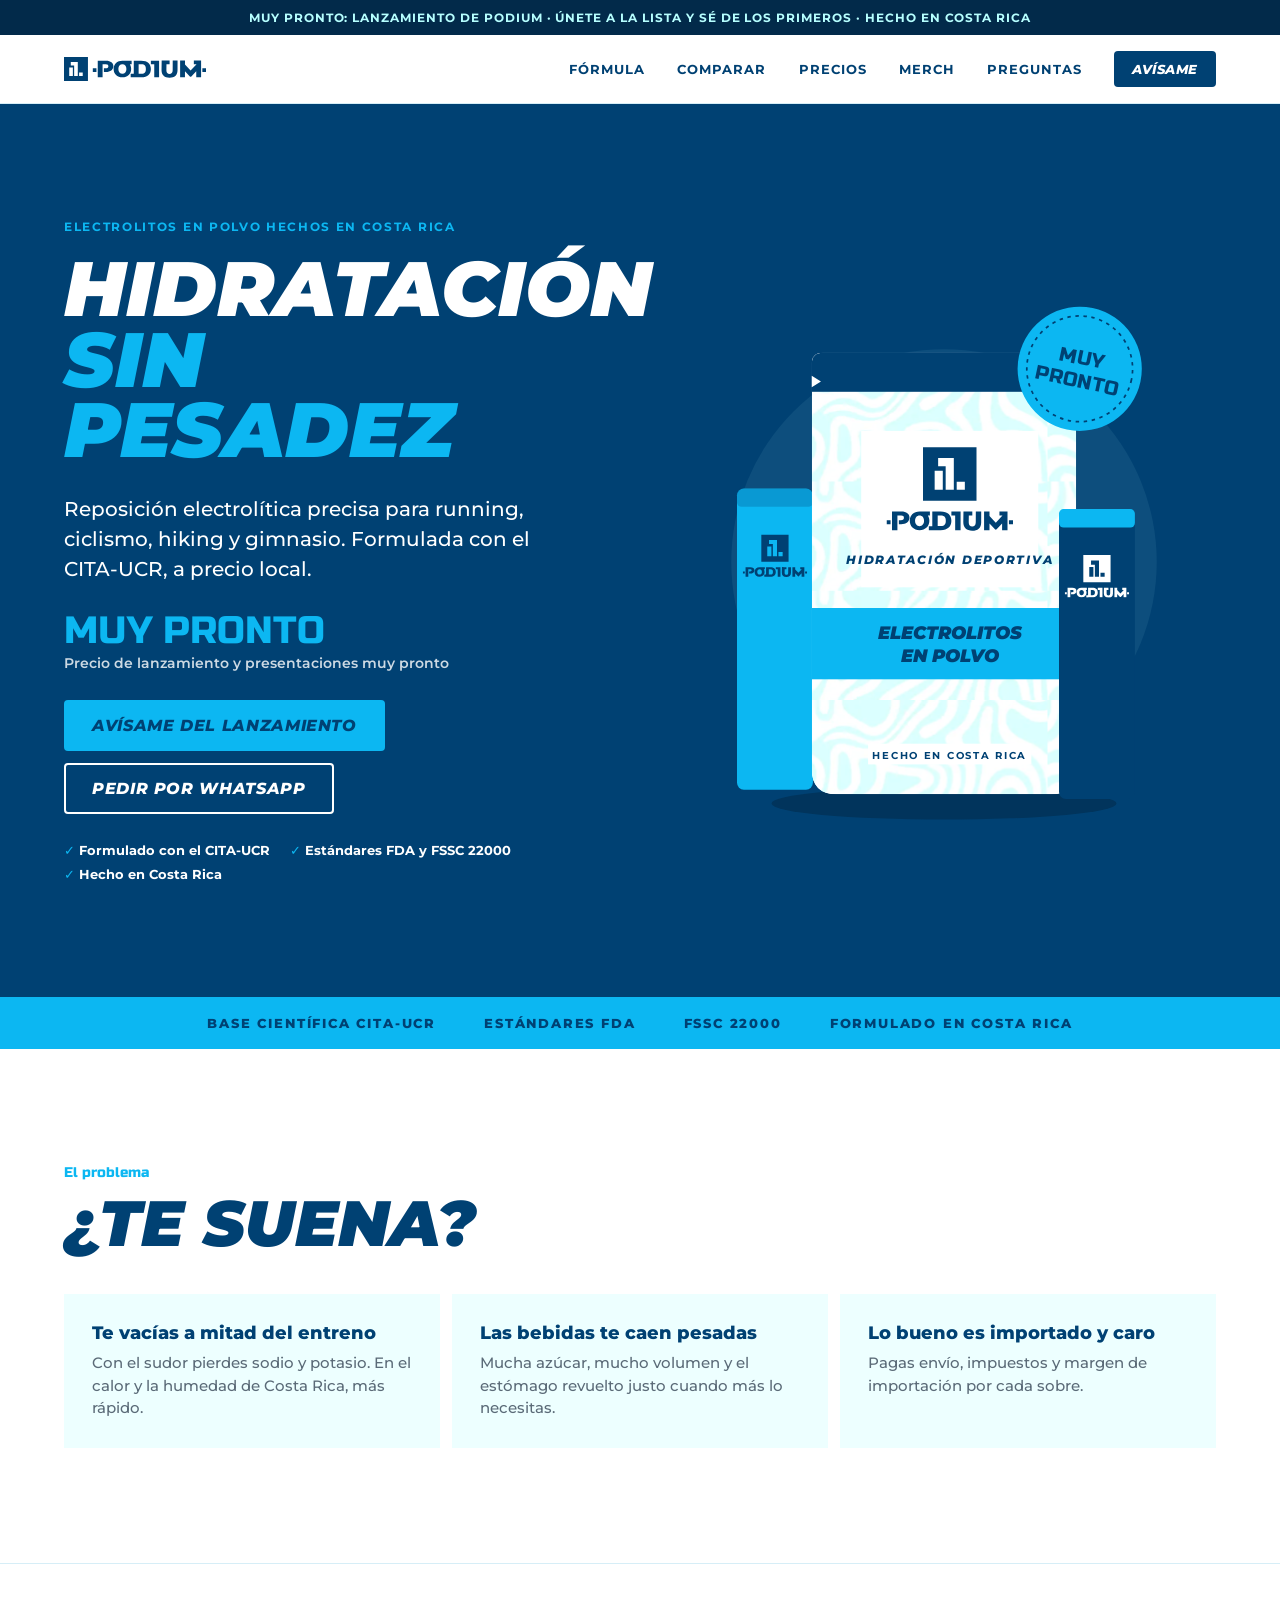
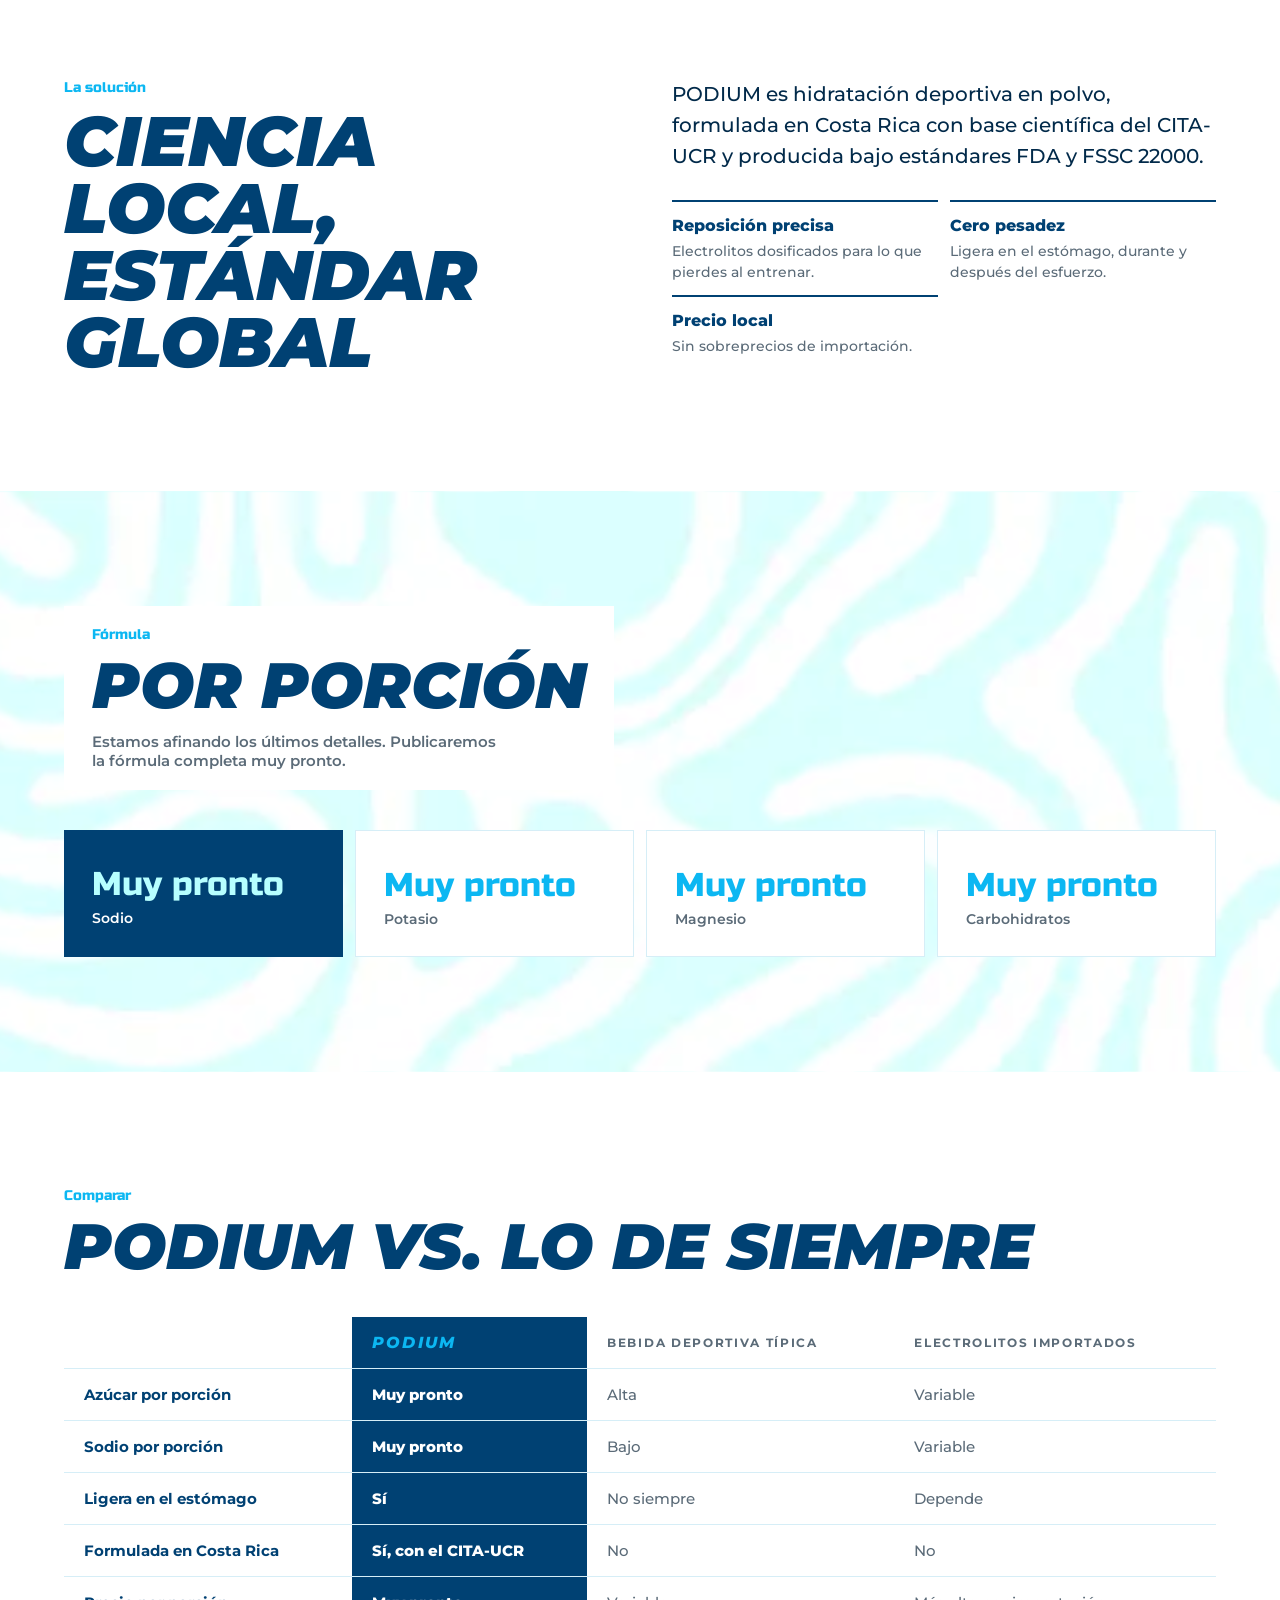
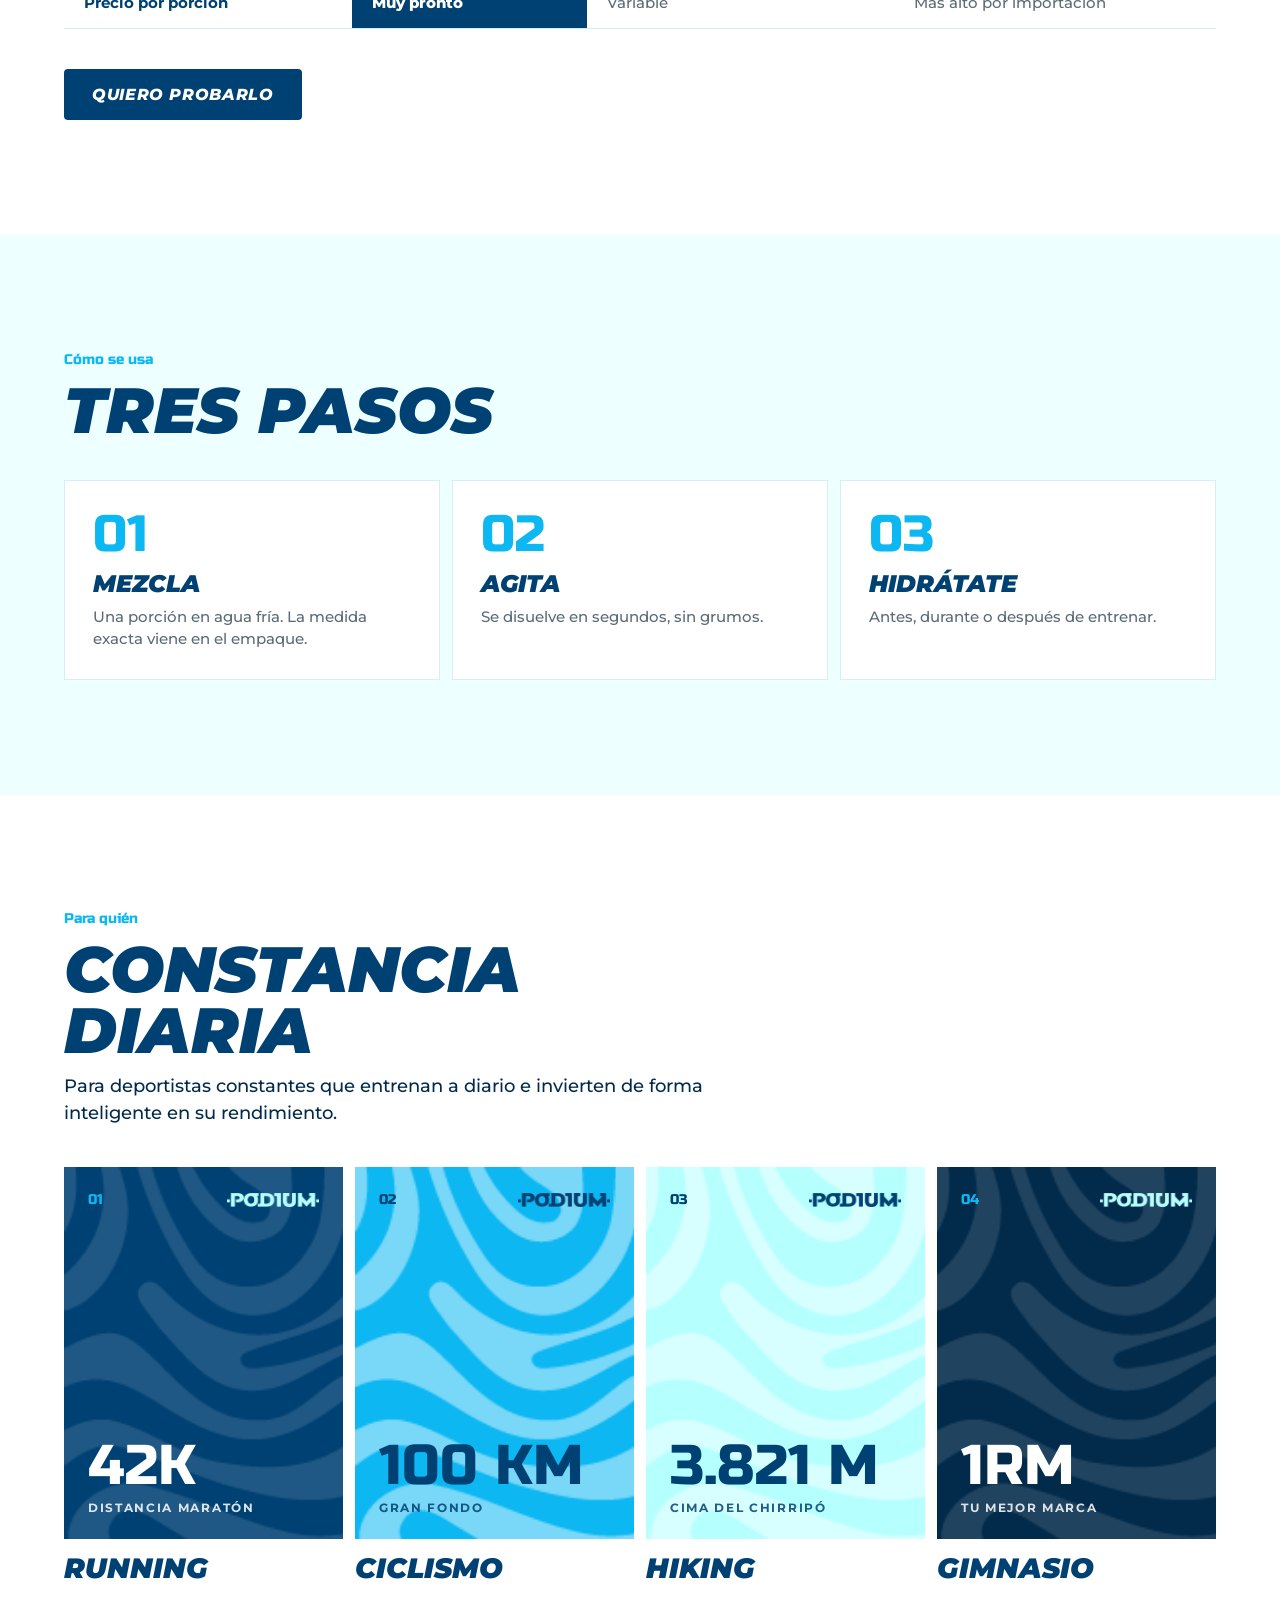
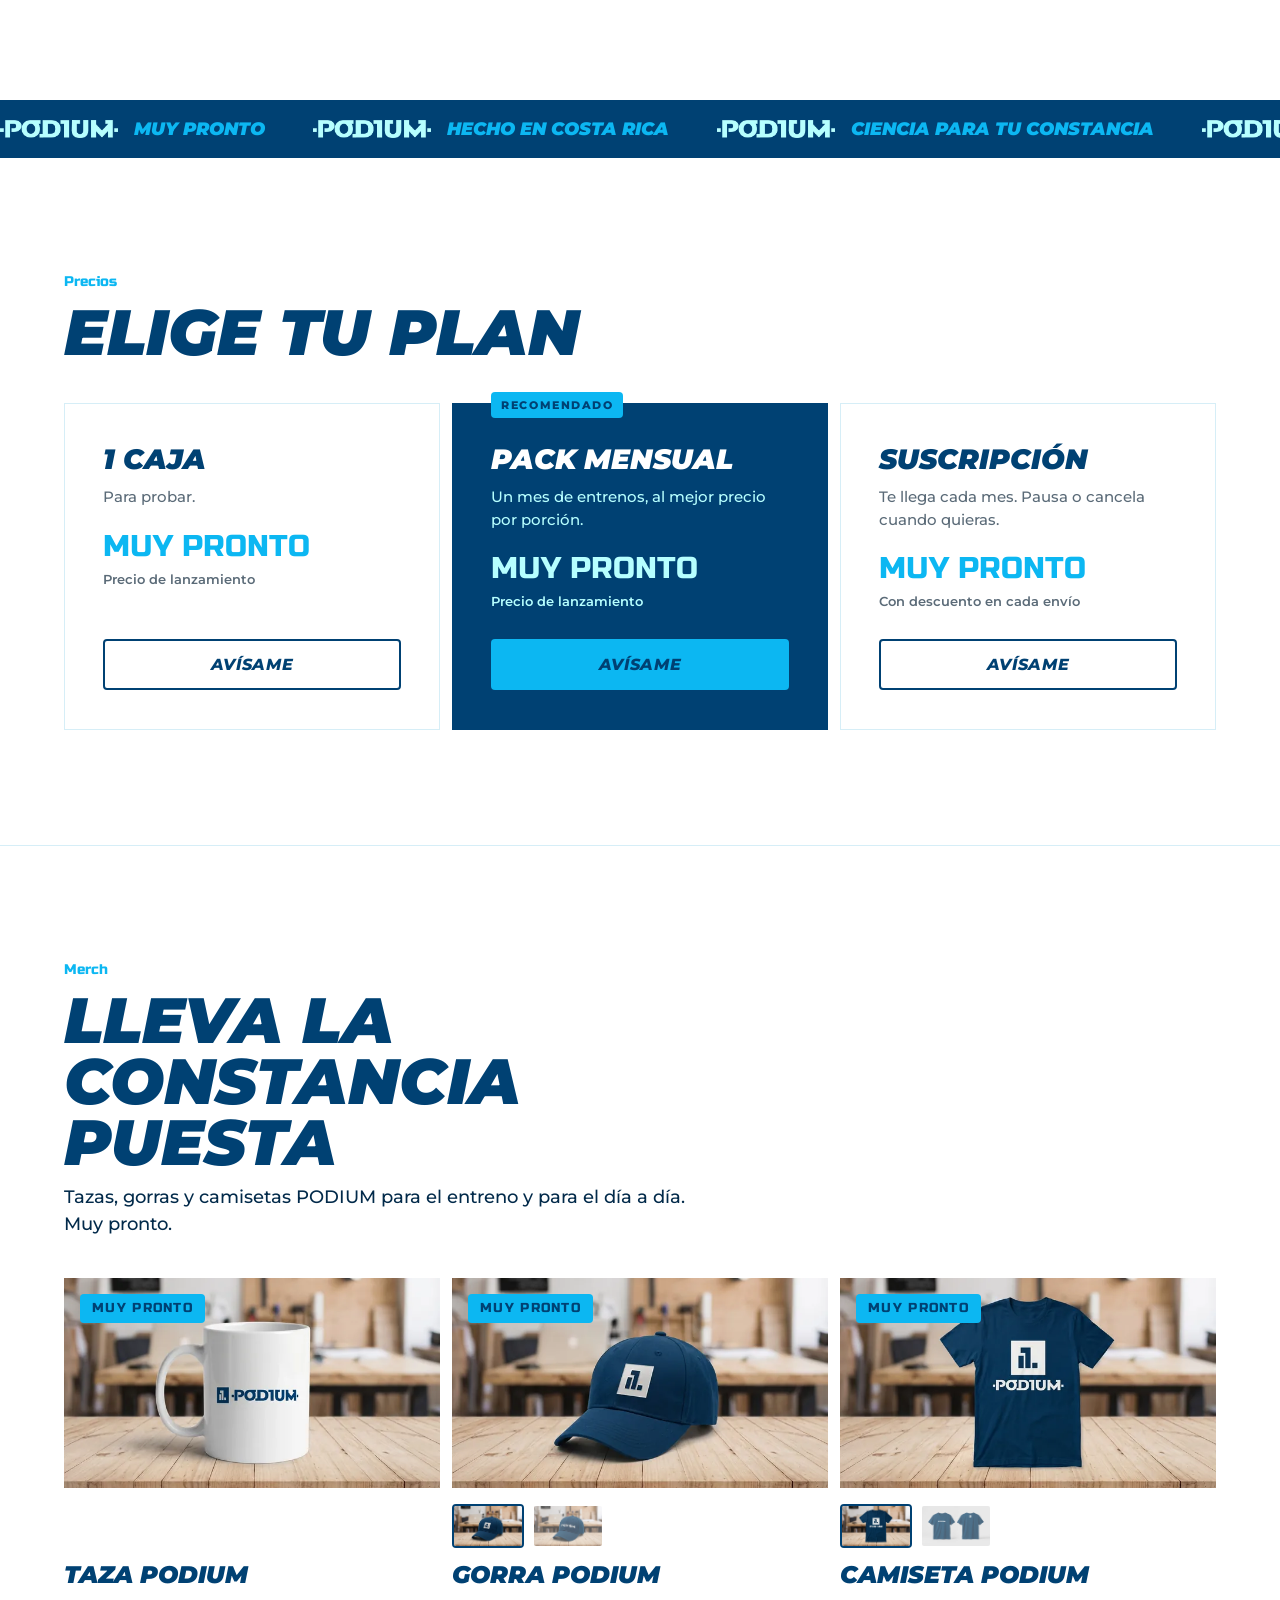
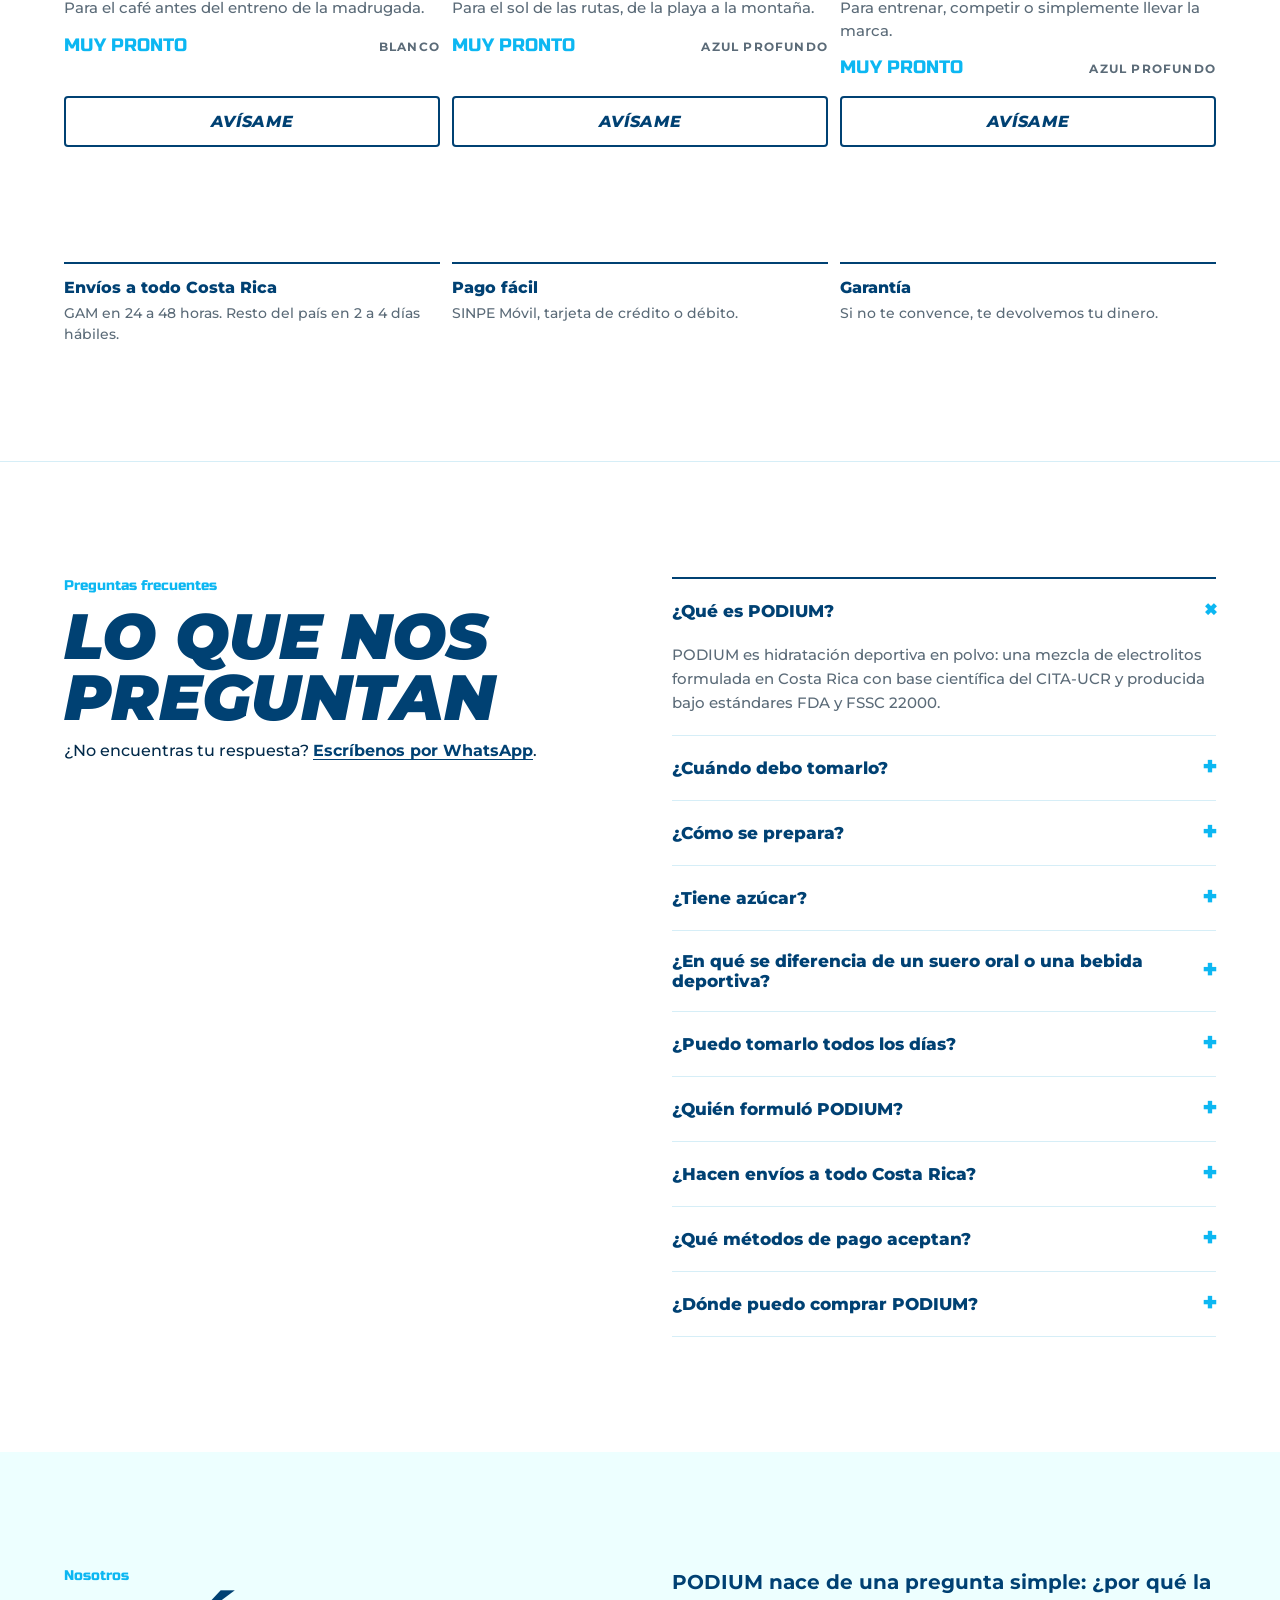
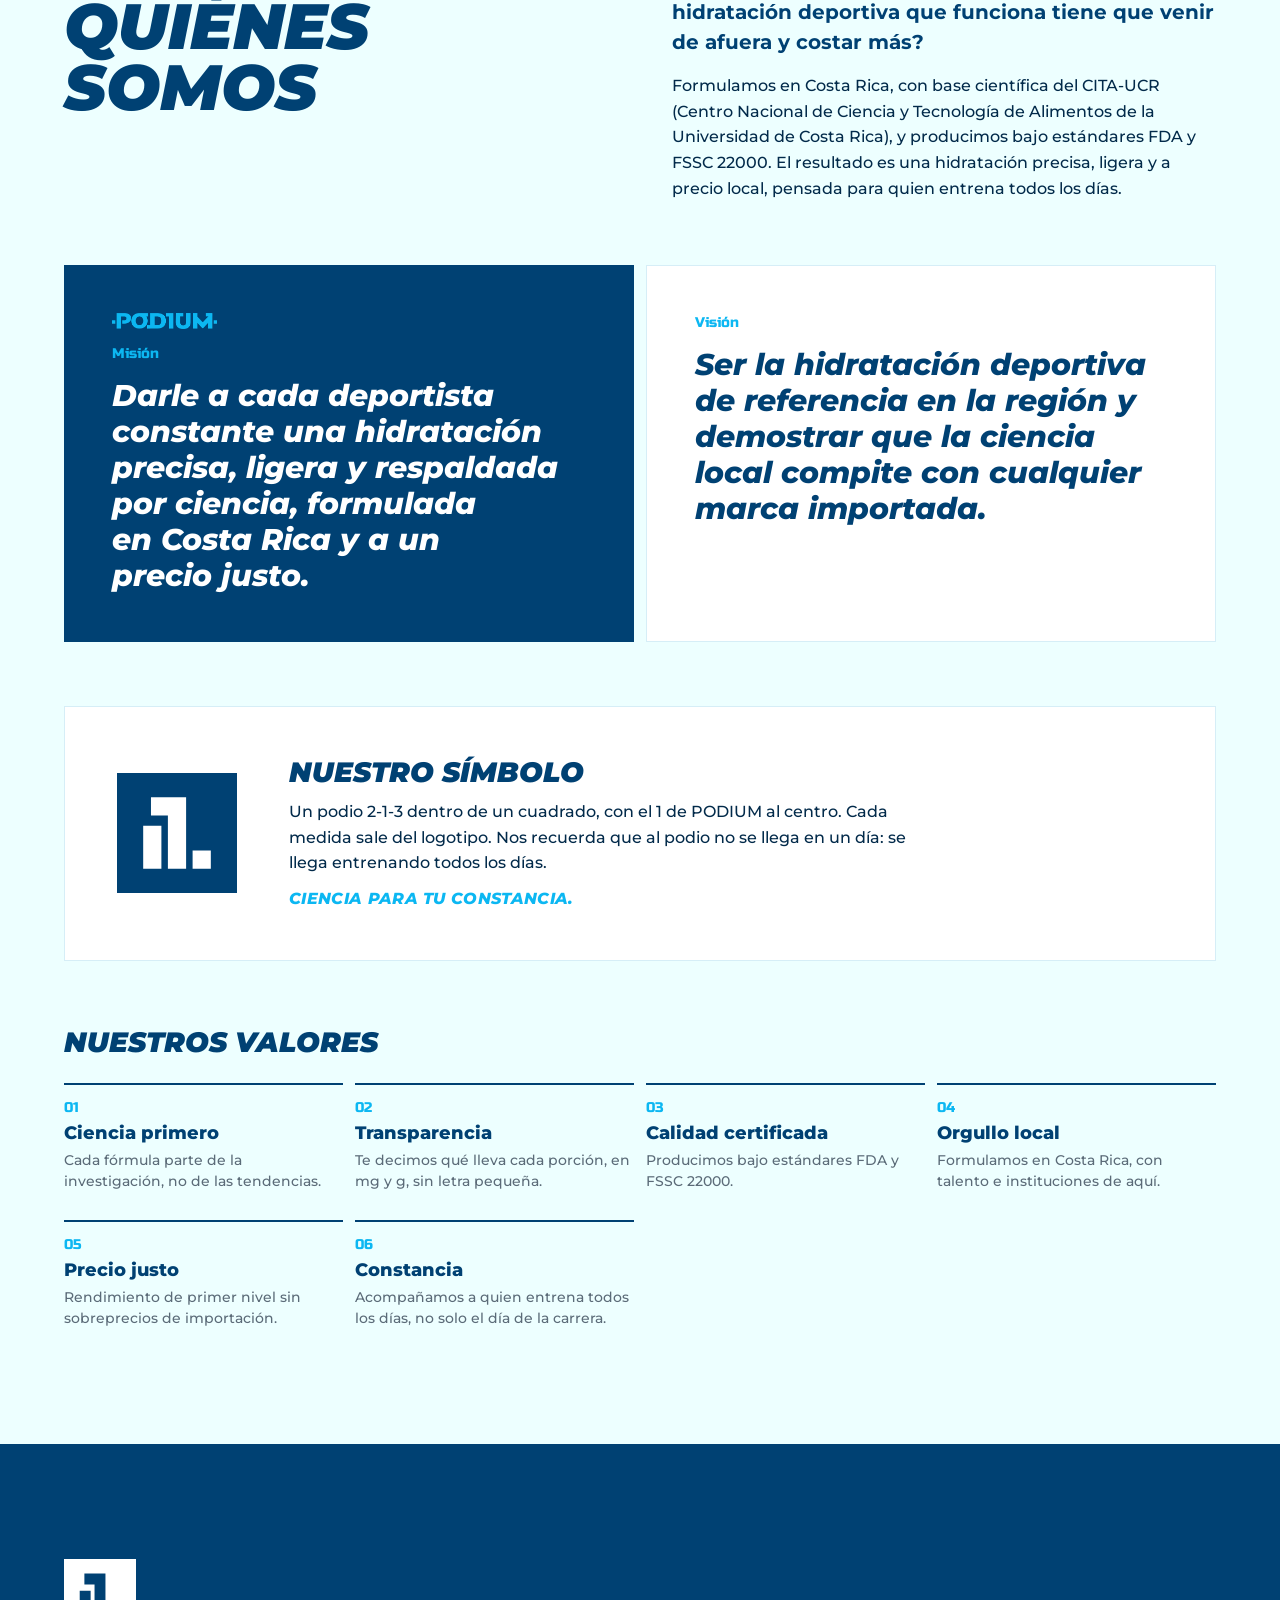
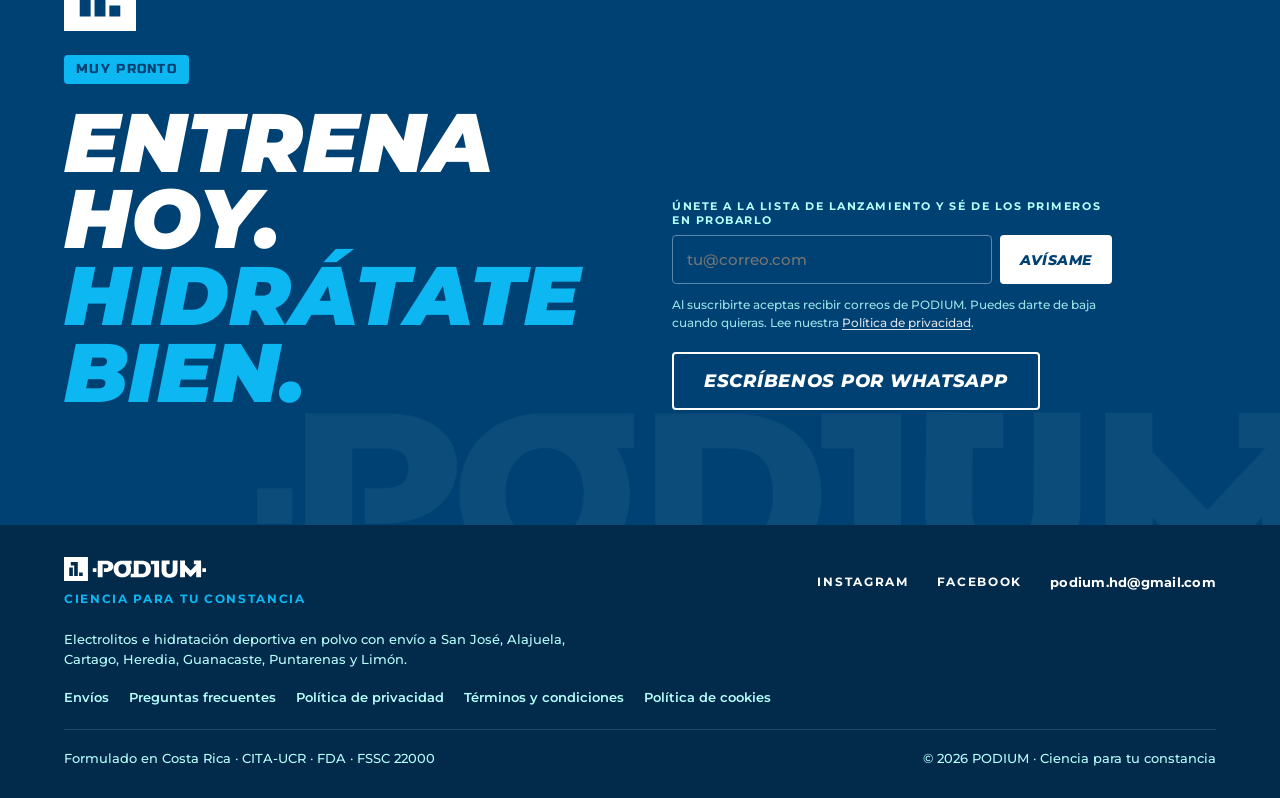
==== commit ff1f2902: "Add separate privacy, terms and cookies pages Three standalone legal pages (privacidad, terminos, co" ====
--- a/index.html
+++ b/index.html
@@ -566,6 +566,7 @@
           <input class="subscribe__input" id="mail" name="email" type="email" required placeholder="tu@correo.com" autocomplete="email">
           <button class="subscribe__btn" type="submit">Avísame</button>
         </div>
+        <p class="subscribe__legal">Al suscribirte aceptas recibir correos de PODIUM. Puedes darte de baja cuando quieras. Lee nuestra <a href="privacidad.html">Política de privacidad</a>.</p>
       </form>
       <div class="cta__buttons">
         <a class="btn btn--xl btn--outline btn--outline-white" href="#" data-wa data-track="cta_whatsapp">Escríbenos por WhatsApp</a>
@@ -585,12 +586,12 @@
   </div>
   <div class="footer__mid">
     <p class="footer__text">Electrolitos e hidratación deportiva en polvo con envío a San José, Alajuela, Cartago, Heredia, Guanacaste, Puntarenas y Limón.</p>
-    <!-- TODO: páginas de políticas -->
     <nav class="footer__links" aria-label="Información">
       <a href="#envios">Envíos</a>
       <a href="#faq">Preguntas frecuentes</a>
-      <a href="#">Política de devoluciones</a>
-      <a href="#">Privacidad</a>
+      <a href="privacidad.html">Política de privacidad</a>
+      <a href="terminos.html">Términos y condiciones</a>
+      <a href="cookies.html">Política de cookies</a>
     </nav>
   </div>
   <div class="footer__bottom">
--- a/styles.css
+++ b/styles.css
@@ -755,3 +755,36 @@
 .merch__thumb[aria-pressed="true"] { border-color: var(--podium-navy); opacity: 1; }
 .merch__thumbs { min-height: 44px; }
 @media (max-width: 760px) { .merch__thumbs--empty { display: none; } }
+
+/* =================== Páginas legales =================== */
+.subscribe__legal { margin: 4px 0 0; font-size: 12px; line-height: 1.5; color: var(--podium-ice); opacity: .85; }
+.subscribe__legal a { color: var(--podium-white); text-decoration: underline; text-underline-offset: 2px; }
+.legal-page .nav { flex-wrap: nowrap; }
+.legal { max-width: 820px; margin: 0 auto; padding: clamp(40px, 7vw, 88px) var(--gutter) clamp(64px, 9vw, 112px); }
+.legal__head { display: flex; flex-direction: column; gap: 12px; margin-bottom: 32px; }
+.legal__title { font-size: clamp(36px, 5vw, 56px); line-height: .95; color: var(--podium-navy); }
+.legal__meta { margin: 0; font-size: 13px; font-weight: 600; color: var(--podium-gray-600); }
+.legal__tabs { display: flex; flex-wrap: wrap; gap: 8px; margin-top: 12px; }
+.legal__tab {
+  font-size: 12px; font-weight: 700; letter-spacing: .08em; text-transform: uppercase;
+  padding: 10px 14px; border: 1.5px solid var(--border-subtle); border-radius: var(--radius-s); color: var(--podium-navy);
+}
+.legal__tab:hover { border-color: var(--podium-navy); color: var(--podium-navy); }
+.legal__tab[aria-current="page"] { background: var(--podium-navy); border-color: var(--podium-navy); color: var(--podium-white); }
+.legal__body { font-size: 16px; line-height: 1.7; color: var(--podium-ink); }
+.legal__body h2 { margin: 40px 0 12px; font-weight: 800; font-size: 20px; line-height: 1.3; color: var(--podium-navy); }
+.legal__body p { margin: 0 0 14px; }
+.legal__body ul { margin: 0 0 14px; padding-left: 22px; }
+.legal__body li { margin-bottom: 8px; }
+.legal__body a { text-decoration: underline; text-underline-offset: 3px; font-weight: 600; }
+.legal__lede { font-size: 18px; font-weight: 500; color: var(--podium-navy); }
+.legal__note { background: var(--podium-wave-2); border-left: 3px solid var(--podium-cyan); padding: 16px 20px; }
+.legal__card { margin: 0 0 14px; display: grid; grid-template-columns: repeat(2, 1fr); gap: 1px; background: var(--border-subtle); border: 1px solid var(--border-subtle); }
+.legal__card div { background: var(--podium-white); padding: 14px 16px; }
+.legal__card dt { font-size: 11px; font-weight: 700; letter-spacing: .14em; text-transform: uppercase; color: var(--podium-gray-600); }
+.legal__card dd { margin: 4px 0 0; font-weight: 600; }
+.legal__table { width: 100%; min-width: 560px; border-collapse: collapse; font-size: 14px; line-height: 1.5; }
+.legal__table th, .legal__table td { text-align: left; padding: 12px 14px; border-bottom: 1px solid var(--border-subtle); vertical-align: top; }
+.legal__table th { font-size: 11px; letter-spacing: .14em; text-transform: uppercase; color: var(--podium-gray-600); }
+.legal__table code { font-size: 12px; background: var(--podium-wave-2); padding: 1px 4px; border-radius: 3px; }
+@media (max-width: 560px) { .legal__card { grid-template-columns: 1fr; } }
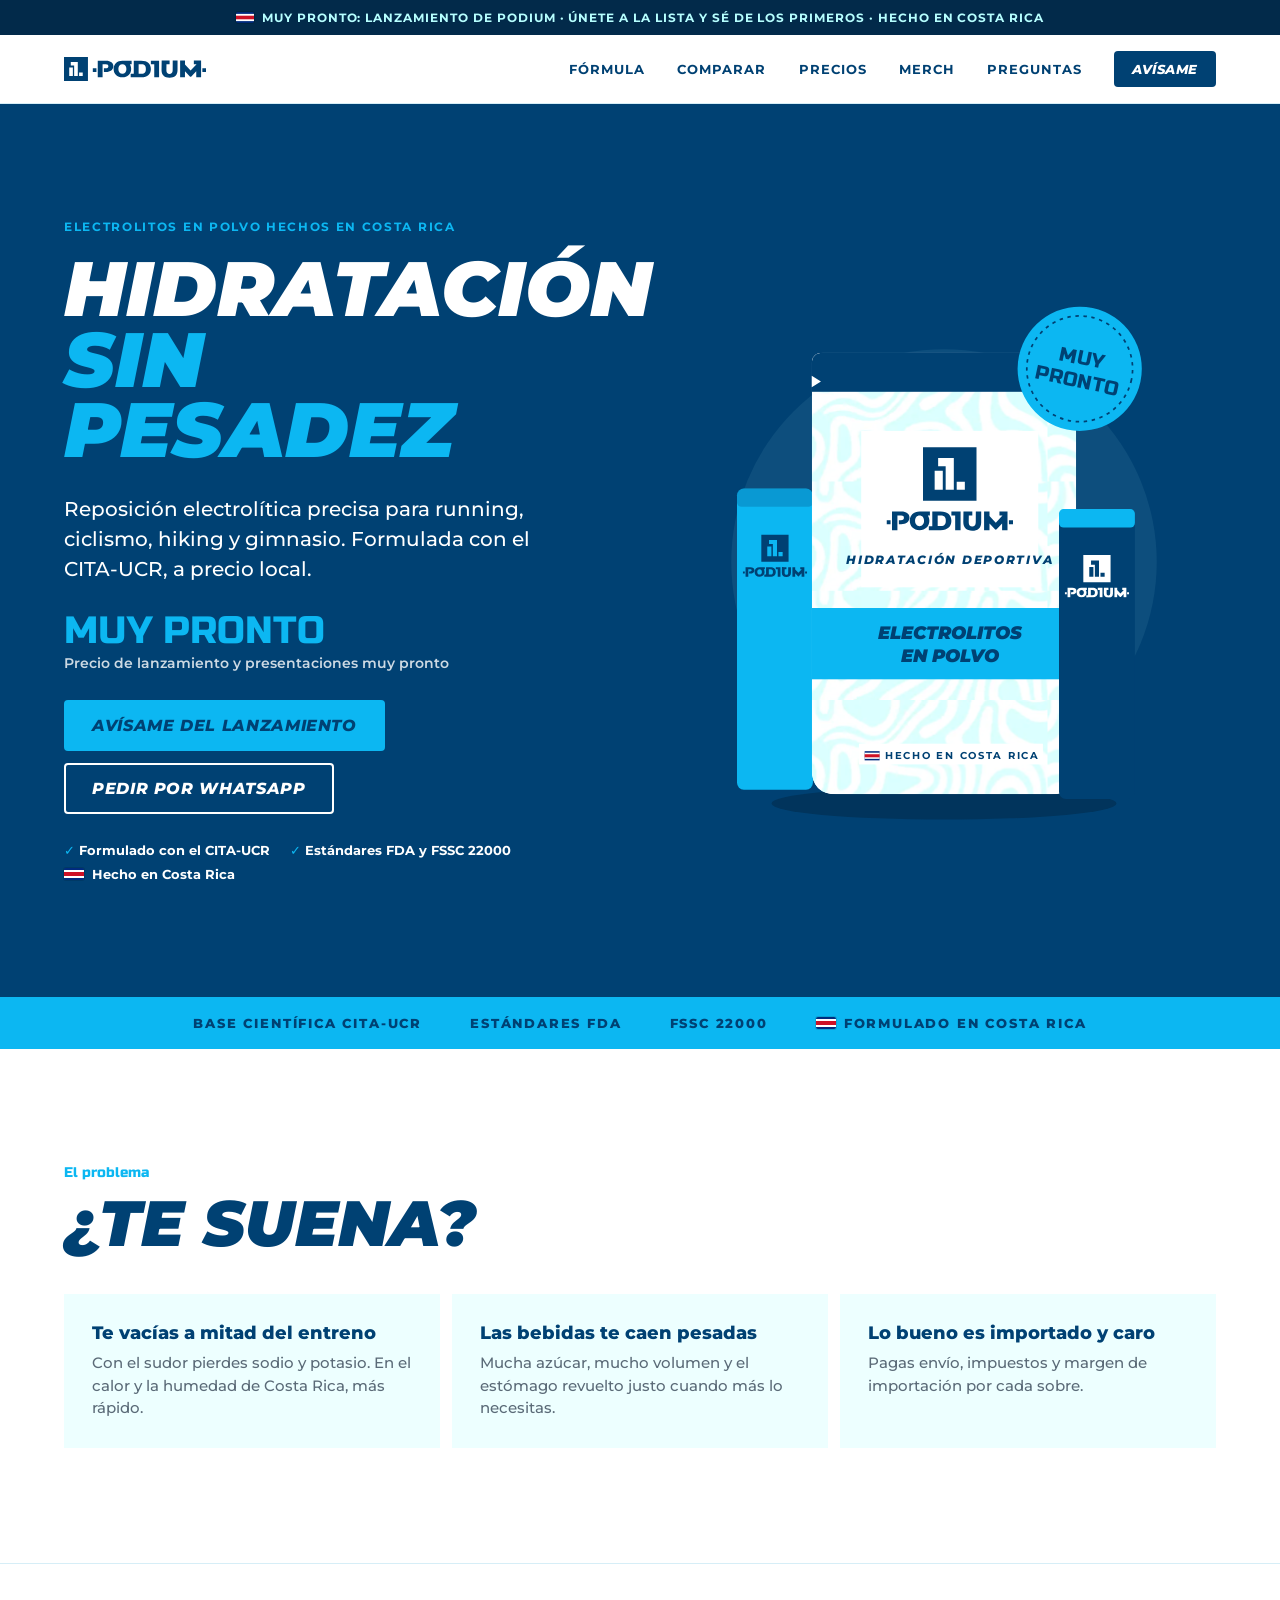
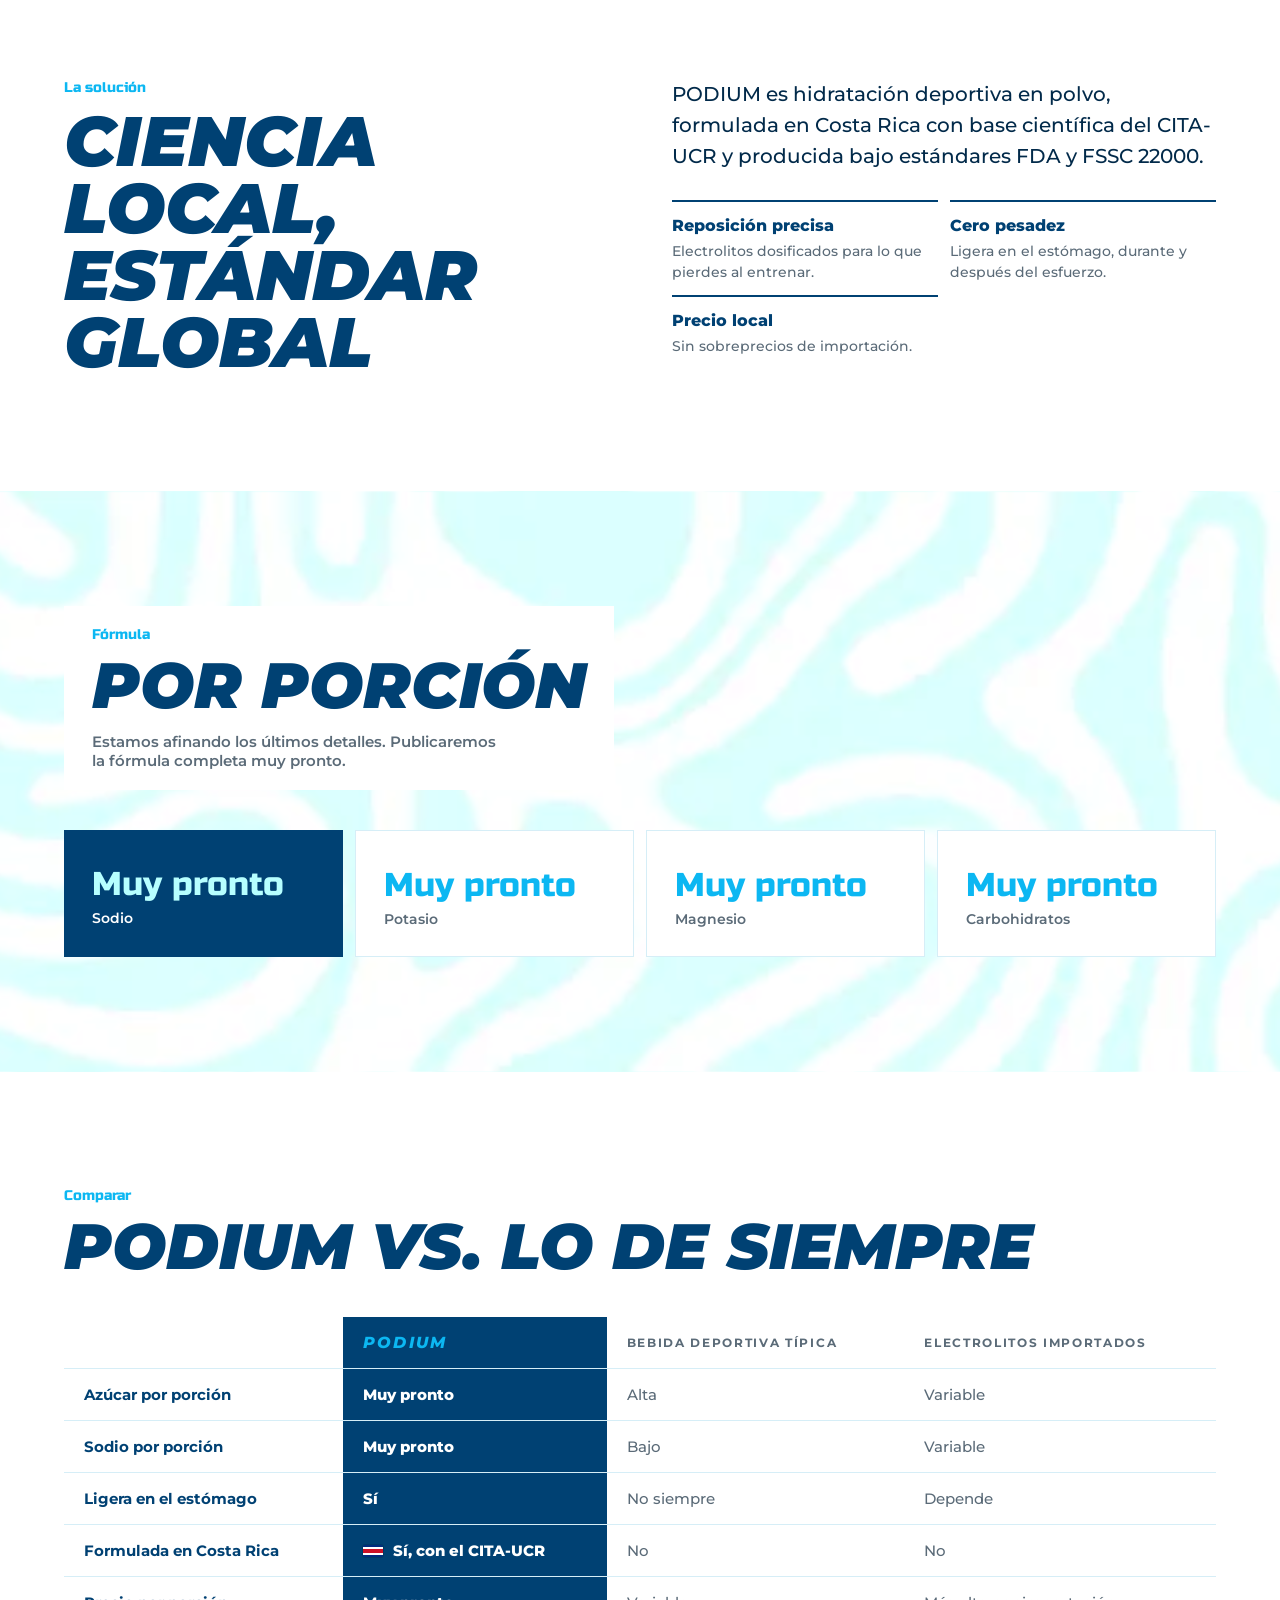
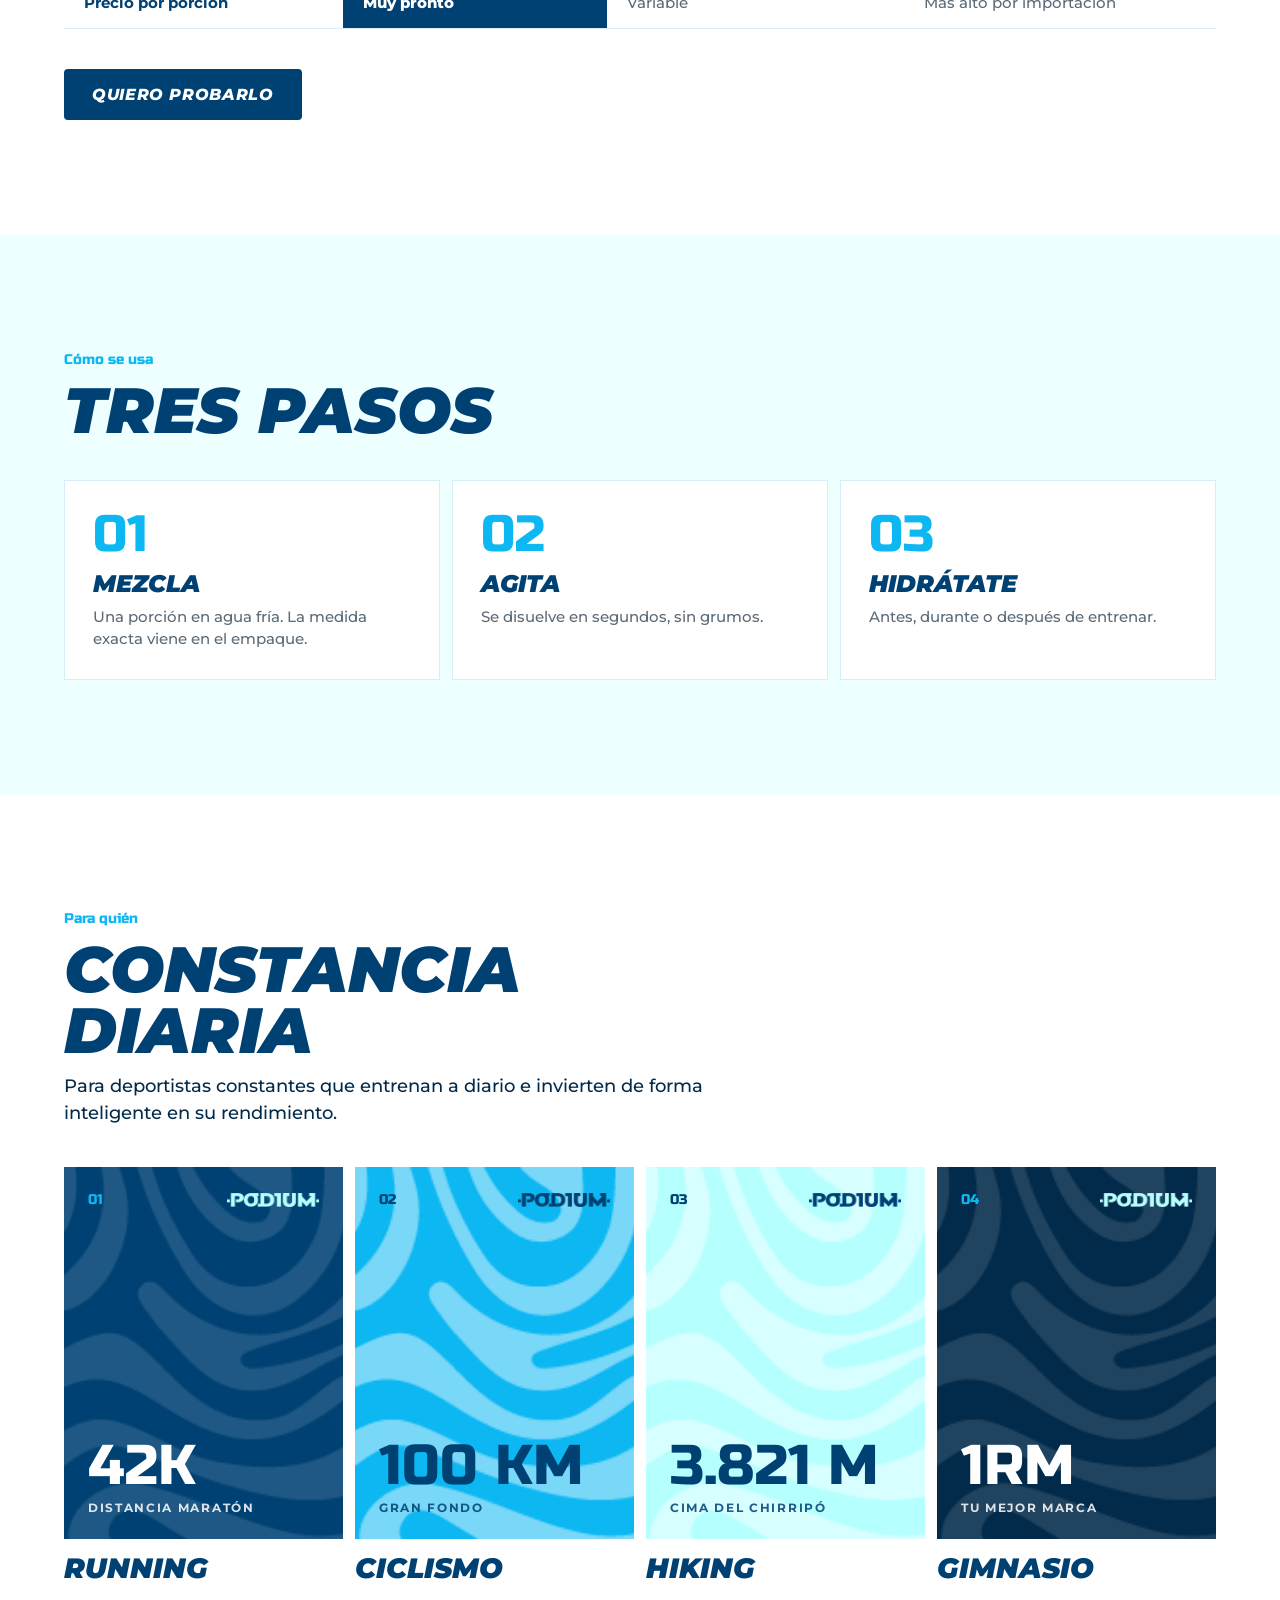
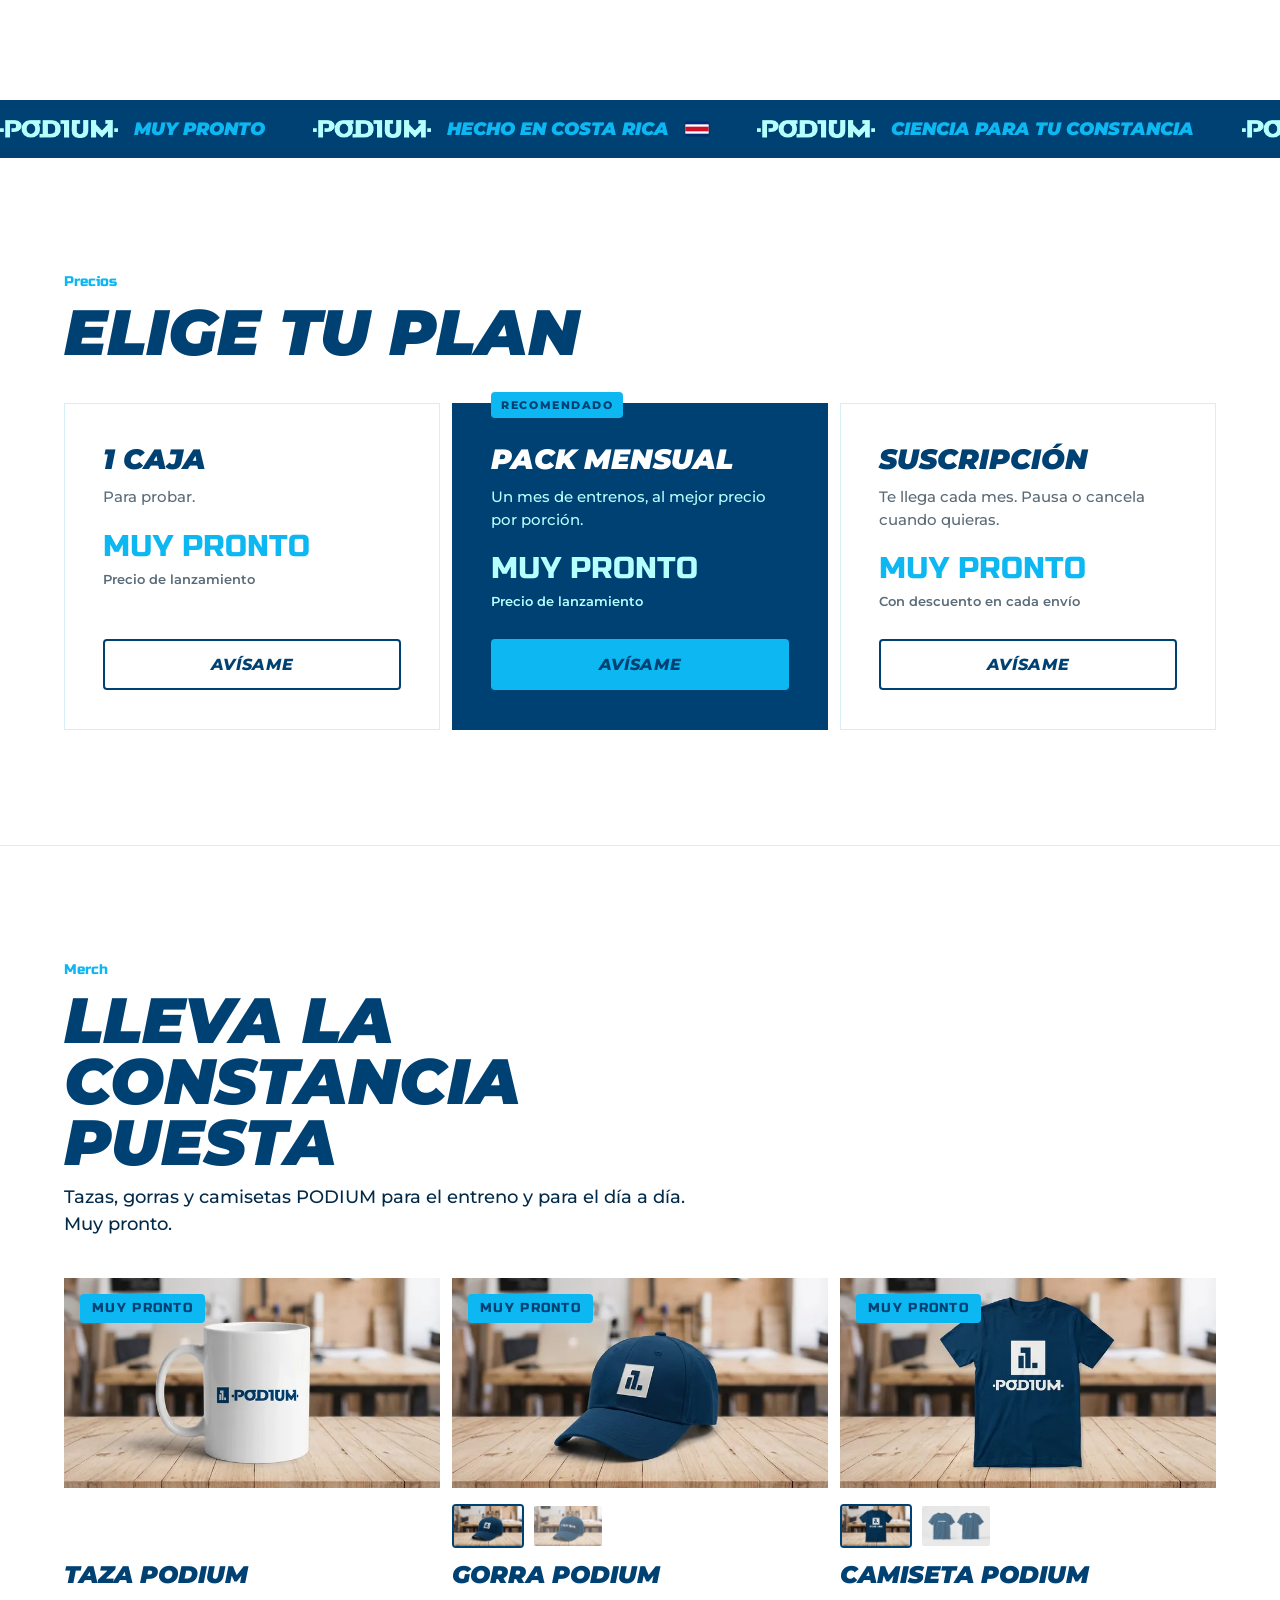
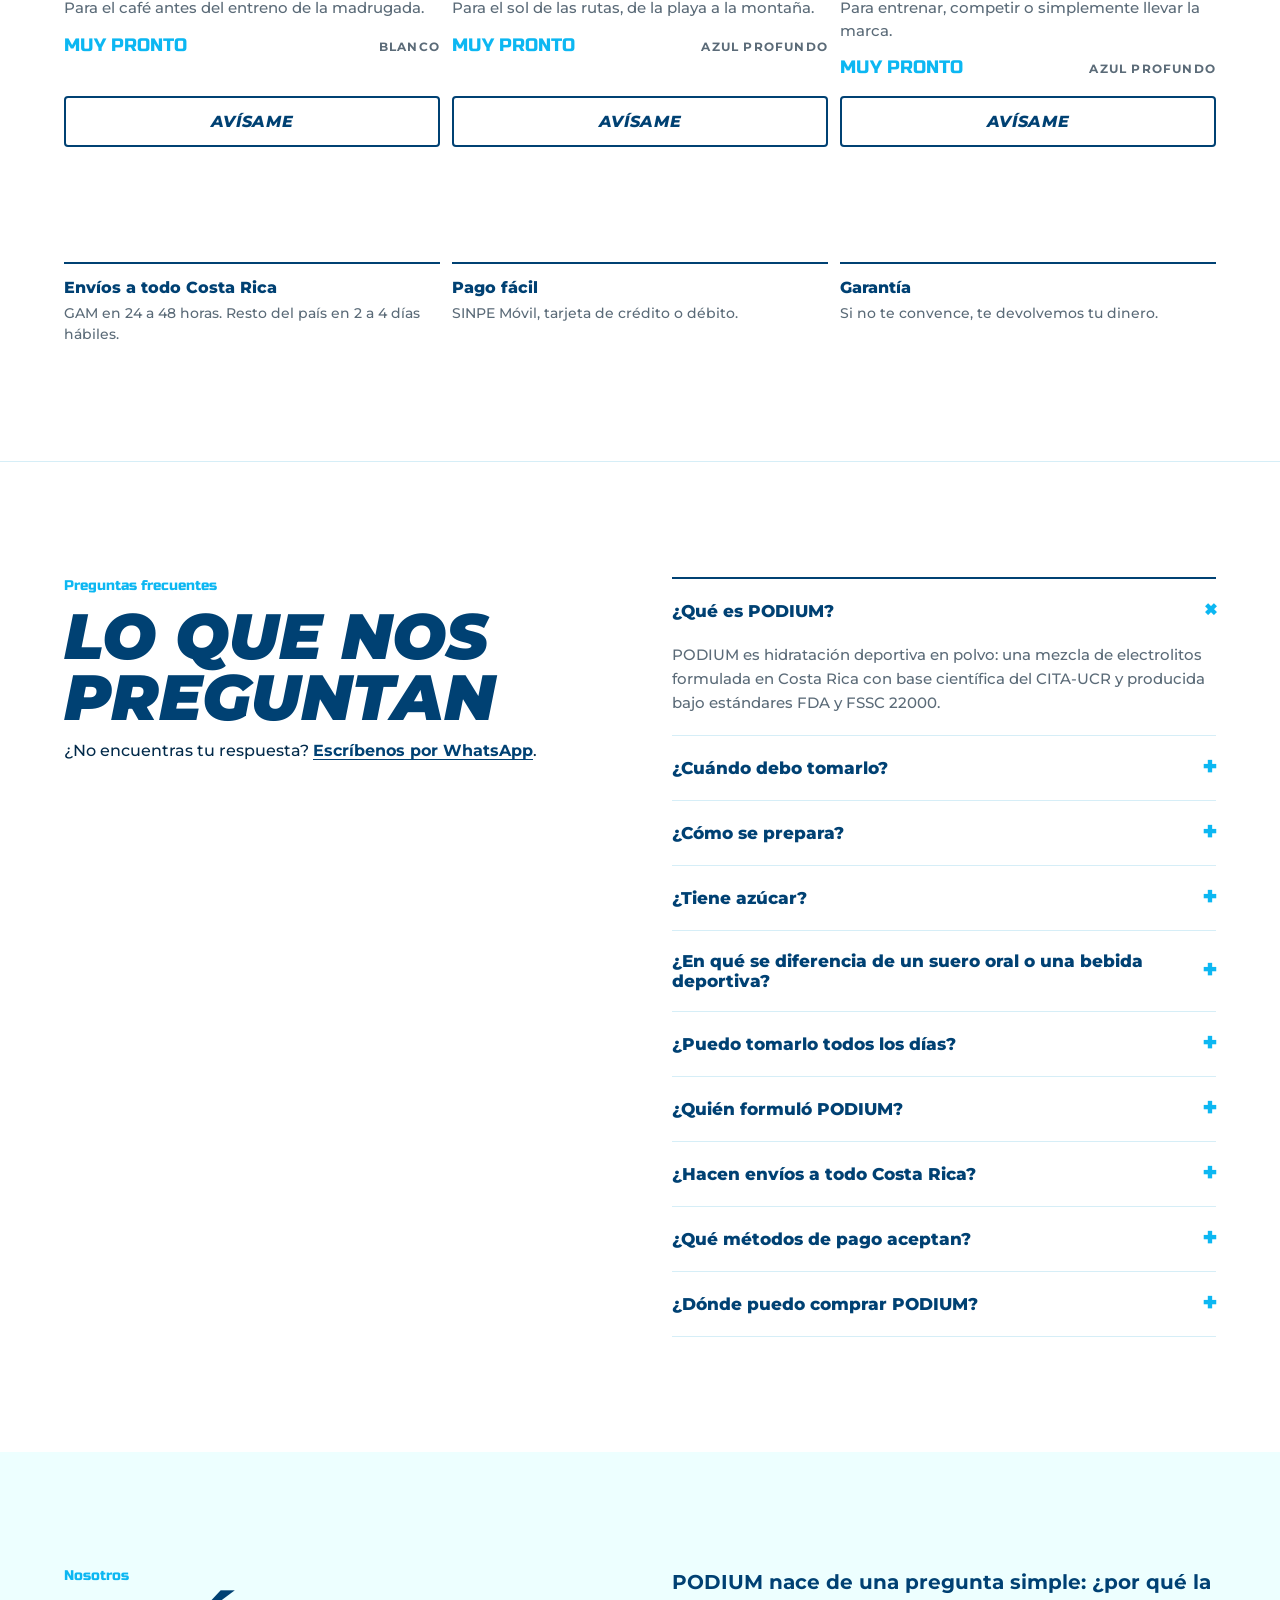
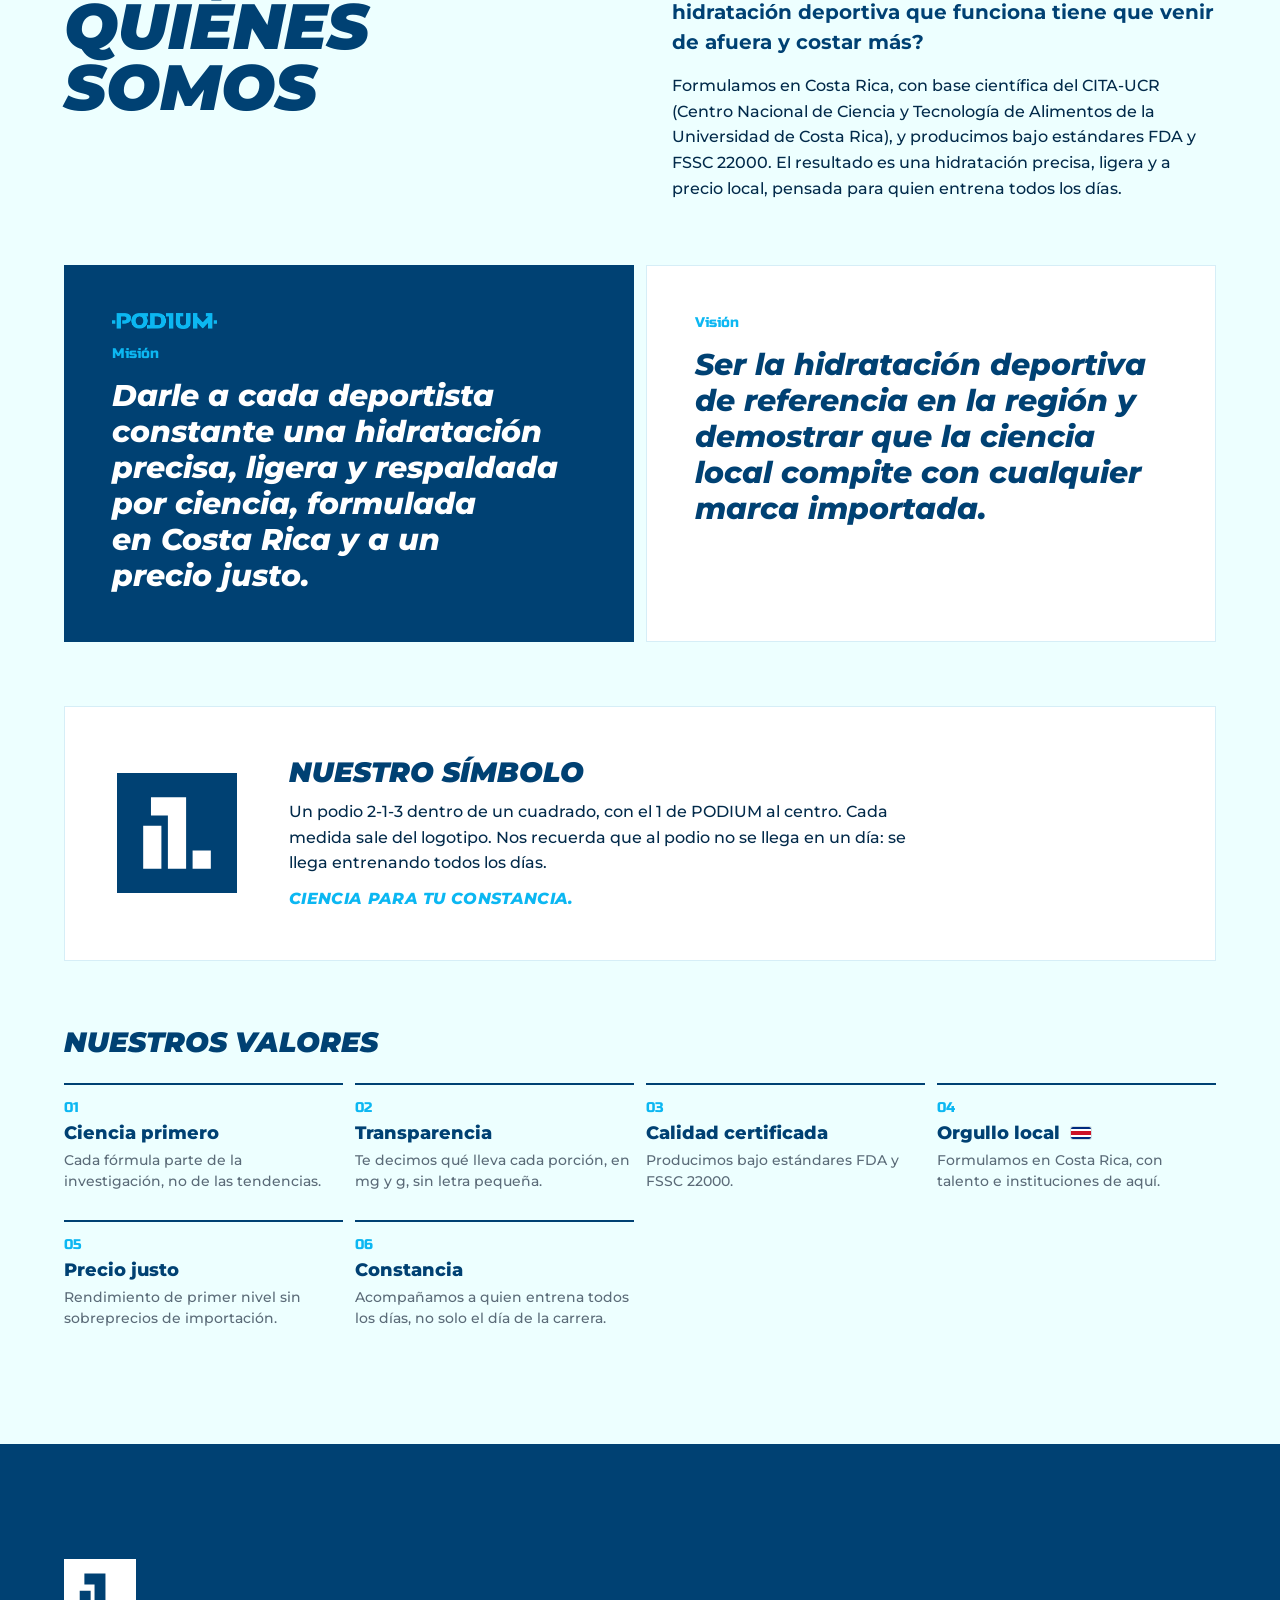
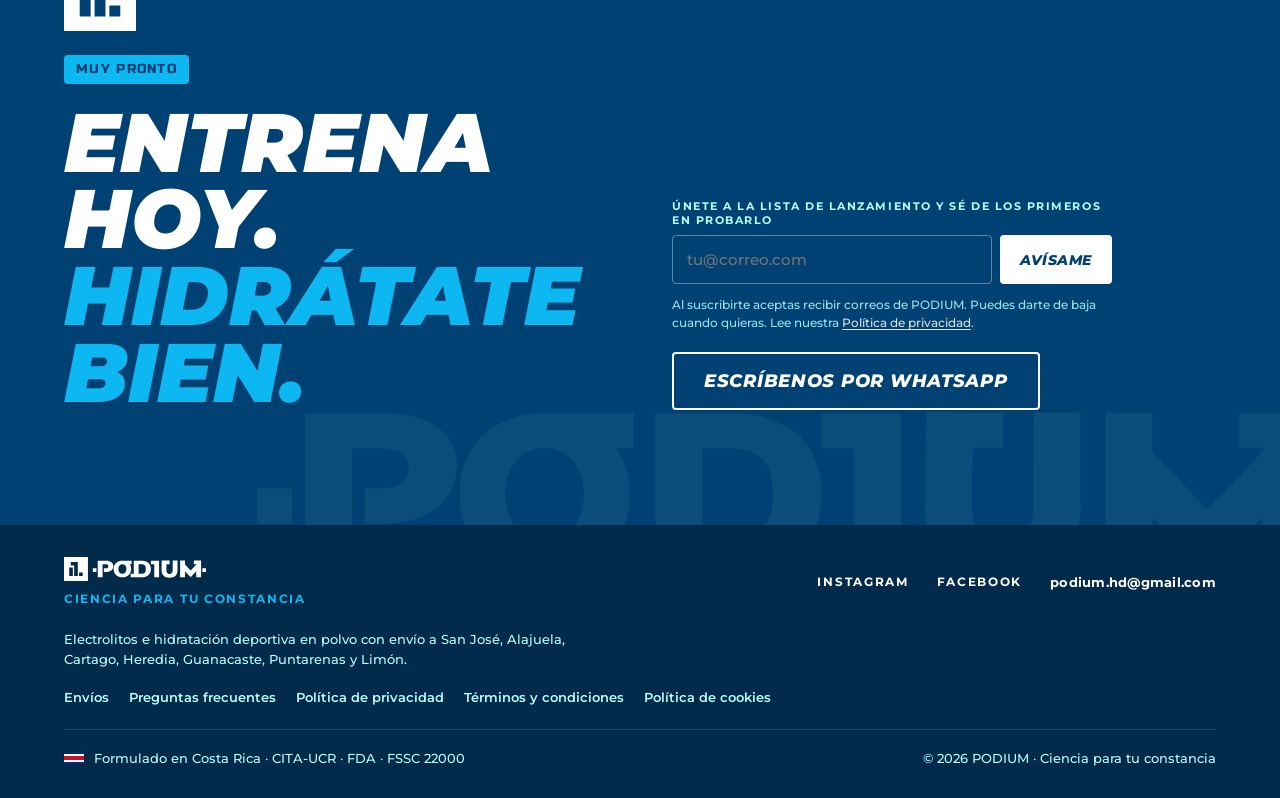
==== commit 8d268980: "Add small Costa Rica flags next to made-in-Costa-Rica mentions Inline SVG flags in the announcement " ====
--- a/index.html
+++ b/index.html
@@ -154,7 +154,7 @@
 <a class="skip" href="#main">Saltar al contenido</a>
 
 <!-- Prelanzamiento: cambiar a envíos y pagos cuando el producto esté a la venta -->
-<div class="announce"><span>Muy pronto: lanzamiento de PODIUM</span><span class="announce__more"> · Únete a la lista y sé de los primeros</span><span class="announce__more"> · Hecho en Costa Rica</span></div>
+<div class="announce"><span><svg class="flag" viewBox="0 0 30 18" width="20" height="12" aria-hidden="true" focusable="false"><rect width="30" height="18" fill="#002b7f"/><rect y="3" width="30" height="12" fill="#ffffff"/><rect y="6" width="30" height="6" fill="#ce1126"/></svg> Muy pronto: lanzamiento de PODIUM</span><span class="announce__more"> · Únete a la lista y sé de los primeros</span><span class="announce__more"> · Hecho en Costa Rica</span></div>
 
 <nav class="nav" aria-label="Principal">
   <a class="nav__brand" href="#" aria-label="PODIUM, inicio"><svg class="nav__logo" width="142" height="24" role="img" aria-label="PODIUM"><use href="#logo-h"/></svg></a>
@@ -190,7 +190,7 @@
       <ul class="microtrust">
         <li>Formulado con el CITA-UCR</li>
         <li>Estándares FDA y FSSC 22000</li>
-        <li>Hecho en Costa Rica</li>
+        <li class="microtrust__cr"><svg class="flag" viewBox="0 0 30 18" width="20" height="12" aria-hidden="true" focusable="false"><rect width="30" height="18" fill="#002b7f"/><rect y="3" width="30" height="12" fill="#ffffff"/><rect y="6" width="30" height="6" fill="#ce1126"/></svg> Hecho en Costa Rica</li>
       </ul>
     </div>
     <!-- Ilustración del empaque (original). Logo apilado y centrado, según la guía de la Placa Podio. TODO (foto): reemplazar por la foto real del producto -->
@@ -219,8 +219,9 @@
         <text x="205" y="262" text-anchor="middle" font-family="Montserrat, sans-serif" font-weight="800" font-style="italic" font-size="10" letter-spacing="1.5" fill="#004173">HIDRATACIÓN DEPORTIVA</text>
         <text x="205" y="327" text-anchor="middle" font-family="Montserrat, sans-serif" font-weight="900" font-style="italic" font-size="16" fill="#004173">ELECTROLITOS</text>
         <text x="205" y="347" text-anchor="middle" font-family="Montserrat, sans-serif" font-weight="900" font-style="italic" font-size="16" fill="#004173">EN POLVO</text>
-        <rect x="134" y="418" width="142" height="18" fill="#ffffff"/>
-        <text x="205" y="431" text-anchor="middle" font-family="Montserrat, sans-serif" font-weight="700" font-size="8.5" letter-spacing="1.5" fill="#004173">HECHO EN COSTA RICA</text>
+        <rect x="126" y="418" width="160" height="18" fill="#ffffff"/>
+        <text x="216" y="431" text-anchor="middle" font-family="Montserrat, sans-serif" font-weight="700" font-size="8.5" letter-spacing="1.5" fill="#004173">HECHO EN COSTA RICA</text>
+        <g transform="translate(131 424.5)"><rect width="13" height="8" fill="#002b7f"/><rect y="1.33" width="13" height="5.33" fill="#ffffff"/><rect y="2.67" width="13" height="2.67" fill="#ce1126"/></g>
         <!-- sobre derecho (delante) -->
         <rect x="300" y="214" width="66" height="252" rx="6" fill="#004173"/>
         <rect x="300" y="214" width="66" height="16" rx="4" fill="#0cb7f2"/>
@@ -237,7 +238,7 @@
   </header>
 
   <div class="trust">
-    <span>Base científica CITA-UCR</span><span>Estándares FDA</span><span>FSSC 22000</span><span>Formulado en Costa Rica</span>
+    <span>Base científica CITA-UCR</span><span>Estándares FDA</span><span>FSSC 22000</span><span class="trust__cr"><svg class="flag" viewBox="0 0 30 18" width="20" height="12" aria-hidden="true" focusable="false"><rect width="30" height="18" fill="#002b7f"/><rect y="3" width="30" height="12" fill="#ffffff"/><rect y="6" width="30" height="6" fill="#ce1126"/></svg> Formulado en Costa Rica</span>
   </div>
 
   <!-- 2 · Problema -->
@@ -299,7 +300,7 @@
           <tr><th scope="row">Azúcar por porción</th><td class="compare__us">Muy pronto</td><td>Alta</td><td>Variable</td></tr>
           <tr><th scope="row">Sodio por porción</th><td class="compare__us">Muy pronto</td><td>Bajo</td><td>Variable</td></tr>
           <tr><th scope="row">Ligera en el estómago</th><td class="compare__us">Sí</td><td>No siempre</td><td>Depende</td></tr>
-          <tr><th scope="row">Formulada en Costa Rica</th><td class="compare__us">Sí, con el CITA-UCR</td><td>No</td><td>No</td></tr>
+          <tr><th scope="row">Formulada en Costa Rica</th><td class="compare__us"><svg class="flag" viewBox="0 0 30 18" width="20" height="12" aria-hidden="true" focusable="false"><rect width="30" height="18" fill="#002b7f"/><rect y="3" width="30" height="12" fill="#ffffff"/><rect y="6" width="30" height="6" fill="#ce1126"/></svg> Sí, con el CITA-UCR</td><td>No</td><td>No</td></tr>
           <tr><th scope="row">Precio por porción</th><td class="compare__us">Muy pronto</td><td>Variable</td><td>Más alto por importación</td></tr>
         </tbody>
       </table>
@@ -340,10 +341,10 @@
   <div class="band" aria-hidden="true">
     <div class="band__track">
       <span class="band__item"><img src="assets/logo-podium-ice.webp" alt="" width="118" height="18" loading="lazy"><span>Muy pronto</span></span>
-      <span class="band__item"><img src="assets/logo-podium-ice.webp" alt="" width="118" height="18" loading="lazy"><span>Hecho en Costa Rica</span></span>
+      <span class="band__item"><img src="assets/logo-podium-ice.webp" alt="" width="118" height="18" loading="lazy"><span>Hecho en Costa Rica</span><svg class="flag flag--band" viewBox="0 0 30 18" width="20" height="12" aria-hidden="true" focusable="false"><rect width="30" height="18" fill="#002b7f"/><rect y="3" width="30" height="12" fill="#ffffff"/><rect y="6" width="30" height="6" fill="#ce1126"/></svg></span>
       <span class="band__item"><img src="assets/logo-podium-ice.webp" alt="" width="118" height="18" loading="lazy"><span>Ciencia para tu constancia</span></span>
       <span class="band__item"><img src="assets/logo-podium-ice.webp" alt="" width="118" height="18" loading="lazy"><span>Muy pronto</span></span>
-      <span class="band__item"><img src="assets/logo-podium-ice.webp" alt="" width="118" height="18" loading="lazy"><span>Hecho en Costa Rica</span></span>
+      <span class="band__item"><img src="assets/logo-podium-ice.webp" alt="" width="118" height="18" loading="lazy"><span>Hecho en Costa Rica</span><svg class="flag flag--band" viewBox="0 0 30 18" width="20" height="12" aria-hidden="true" focusable="false"><rect width="30" height="18" fill="#002b7f"/><rect y="3" width="30" height="12" fill="#ffffff"/><rect y="6" width="30" height="6" fill="#ce1126"/></svg></span>
       <span class="band__item"><img src="assets/logo-podium-ice.webp" alt="" width="118" height="18" loading="lazy"><span>Ciencia para tu constancia</span></span>
     </div>
   </div>
@@ -544,7 +545,7 @@
         <div class="value"><div class="value__num">01</div><div class="value__title">Ciencia primero</div><div class="value__text">Cada fórmula parte de la investigación, no de las tendencias.</div></div>
         <div class="value"><div class="value__num">02</div><div class="value__title">Transparencia</div><div class="value__text">Te decimos qué lleva cada porción, en mg y g, sin letra pequeña.</div></div>
         <div class="value"><div class="value__num">03</div><div class="value__title">Calidad certificada</div><div class="value__text">Producimos bajo estándares FDA y FSSC 22000.</div></div>
-        <div class="value"><div class="value__num">04</div><div class="value__title">Orgullo local</div><div class="value__text">Formulamos en Costa Rica, con talento e instituciones de aquí.</div></div>
+        <div class="value"><div class="value__num">04</div><div class="value__title">Orgullo local <svg class="flag" viewBox="0 0 30 18" width="20" height="12" aria-hidden="true" focusable="false"><rect width="30" height="18" fill="#002b7f"/><rect y="3" width="30" height="12" fill="#ffffff"/><rect y="6" width="30" height="6" fill="#ce1126"/></svg></div><div class="value__text">Formulamos en Costa Rica, con talento e instituciones de aquí.</div></div>
         <div class="value"><div class="value__num">05</div><div class="value__title">Precio justo</div><div class="value__text">Rendimiento de primer nivel sin sobreprecios de importación.</div></div>
         <div class="value"><div class="value__num">06</div><div class="value__title">Constancia</div><div class="value__text">Acompañamos a quien entrena todos los días, no solo el día de la carrera.</div></div>
       </div>
@@ -595,7 +596,7 @@
     </nav>
   </div>
   <div class="footer__bottom">
-    <div class="footer__text">Formulado en Costa Rica · CITA-UCR · FDA · FSSC 22000</div>
+    <div class="footer__text"><svg class="flag" viewBox="0 0 30 18" width="20" height="12" aria-hidden="true" focusable="false"><rect width="30" height="18" fill="#002b7f"/><rect y="3" width="30" height="12" fill="#ffffff"/><rect y="6" width="30" height="6" fill="#ce1126"/></svg> Formulado en Costa Rica · CITA-UCR · FDA · FSSC 22000</div>
     <div class="footer__text">© <span id="year">2026</span> PODIUM · Ciencia para tu constancia</div>
   </div>
 </footer>
--- a/styles.css
+++ b/styles.css
@@ -788,3 +788,14 @@
 .legal__table th { font-size: 11px; letter-spacing: .14em; text-transform: uppercase; color: var(--podium-gray-600); }
 .legal__table code { font-size: 12px; background: var(--podium-wave-2); padding: 1px 4px; border-radius: 3px; }
 @media (max-width: 560px) { .legal__card { grid-template-columns: 1fr; } }
+
+/* Banderas de Costa Rica */
+.flag { display: inline-block; width: 20px; height: 12px; vertical-align: -1px; border-radius: 2px; box-shadow: 0 0 0 1px rgba(0,0,0,.12); flex: none; }
+.announce .flag { width: 18px; height: 11px; margin-right: 4px; }
+.microtrust .microtrust__cr::before { content: none; }
+.microtrust__cr .flag { margin-right: 4px; }
+.trust__cr { display: inline-flex; align-items: center; gap: 8px; }
+.compare__us .flag { margin-right: 6px; }
+.band__item .flag--band { width: 24px; height: 14px; }
+.value__title .flag { margin-left: 6px; vertical-align: 0; }
+.footer__text .flag { margin-right: 6px; }
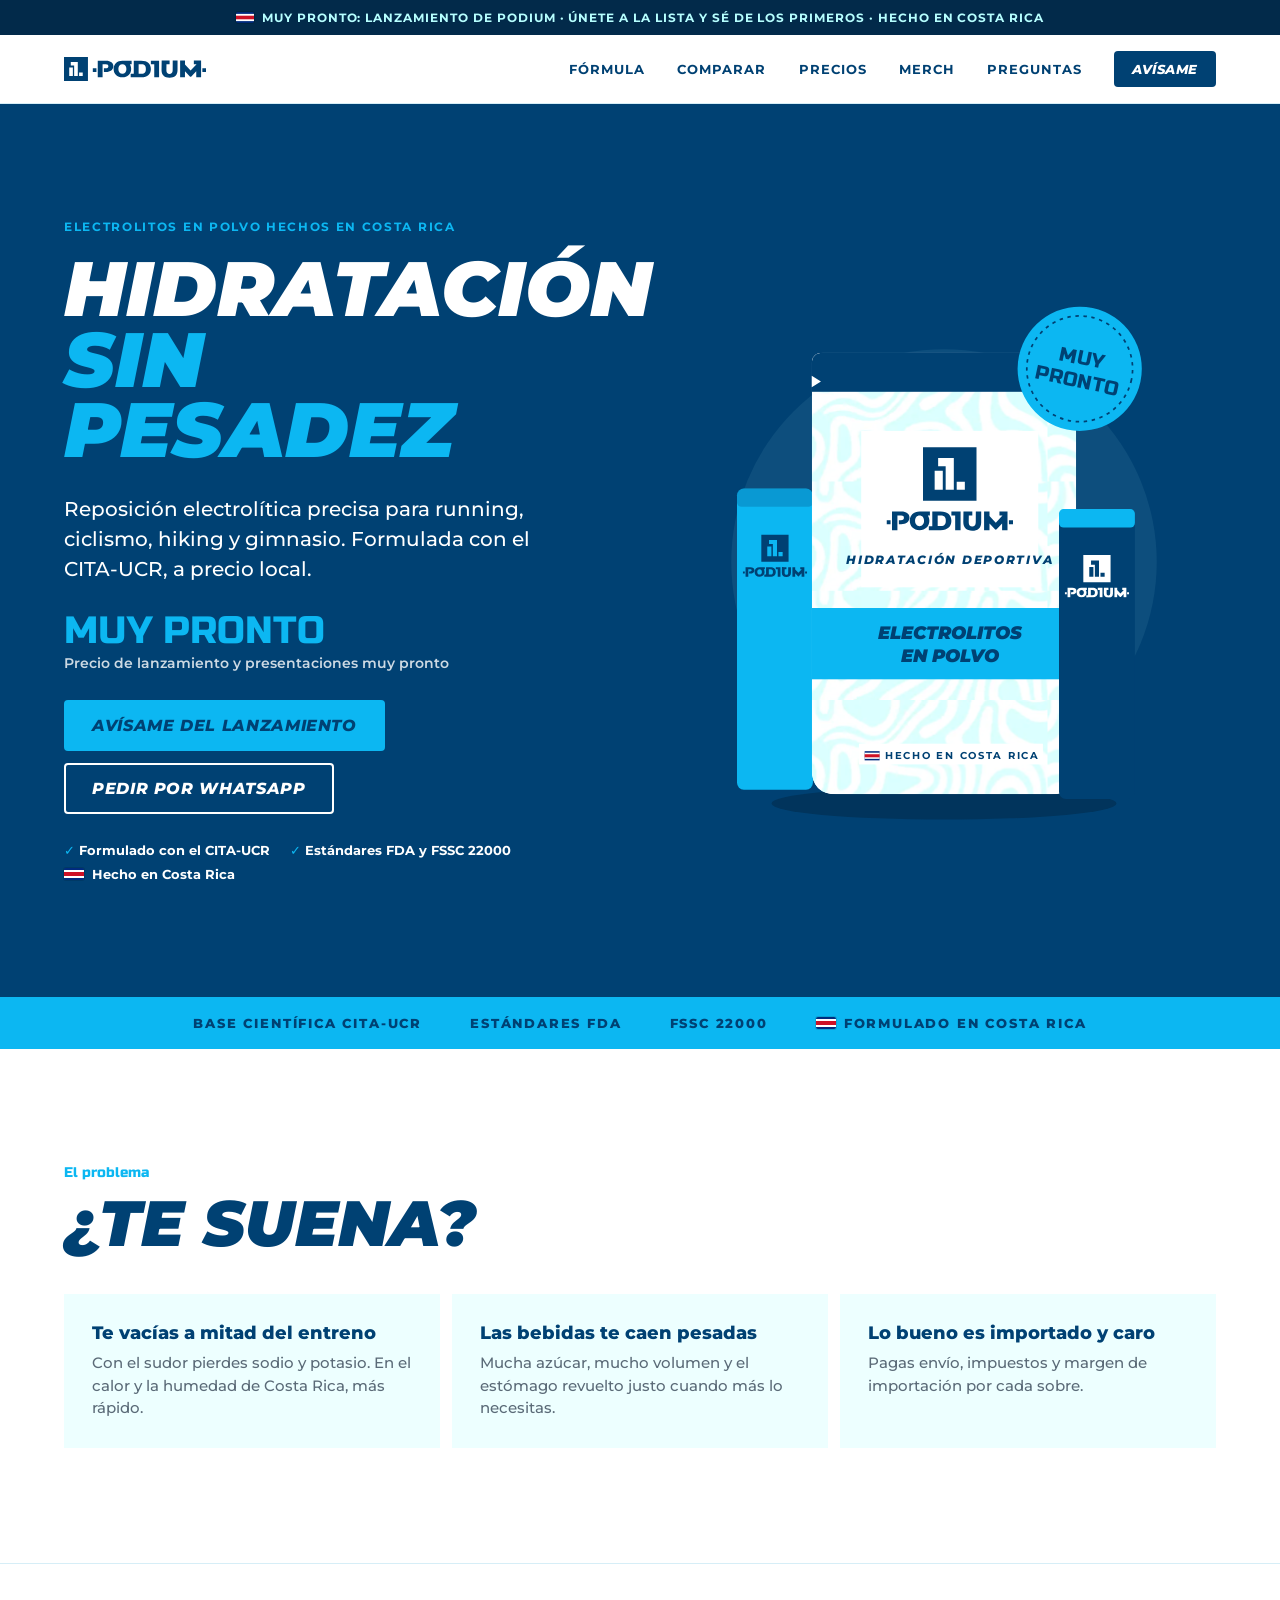
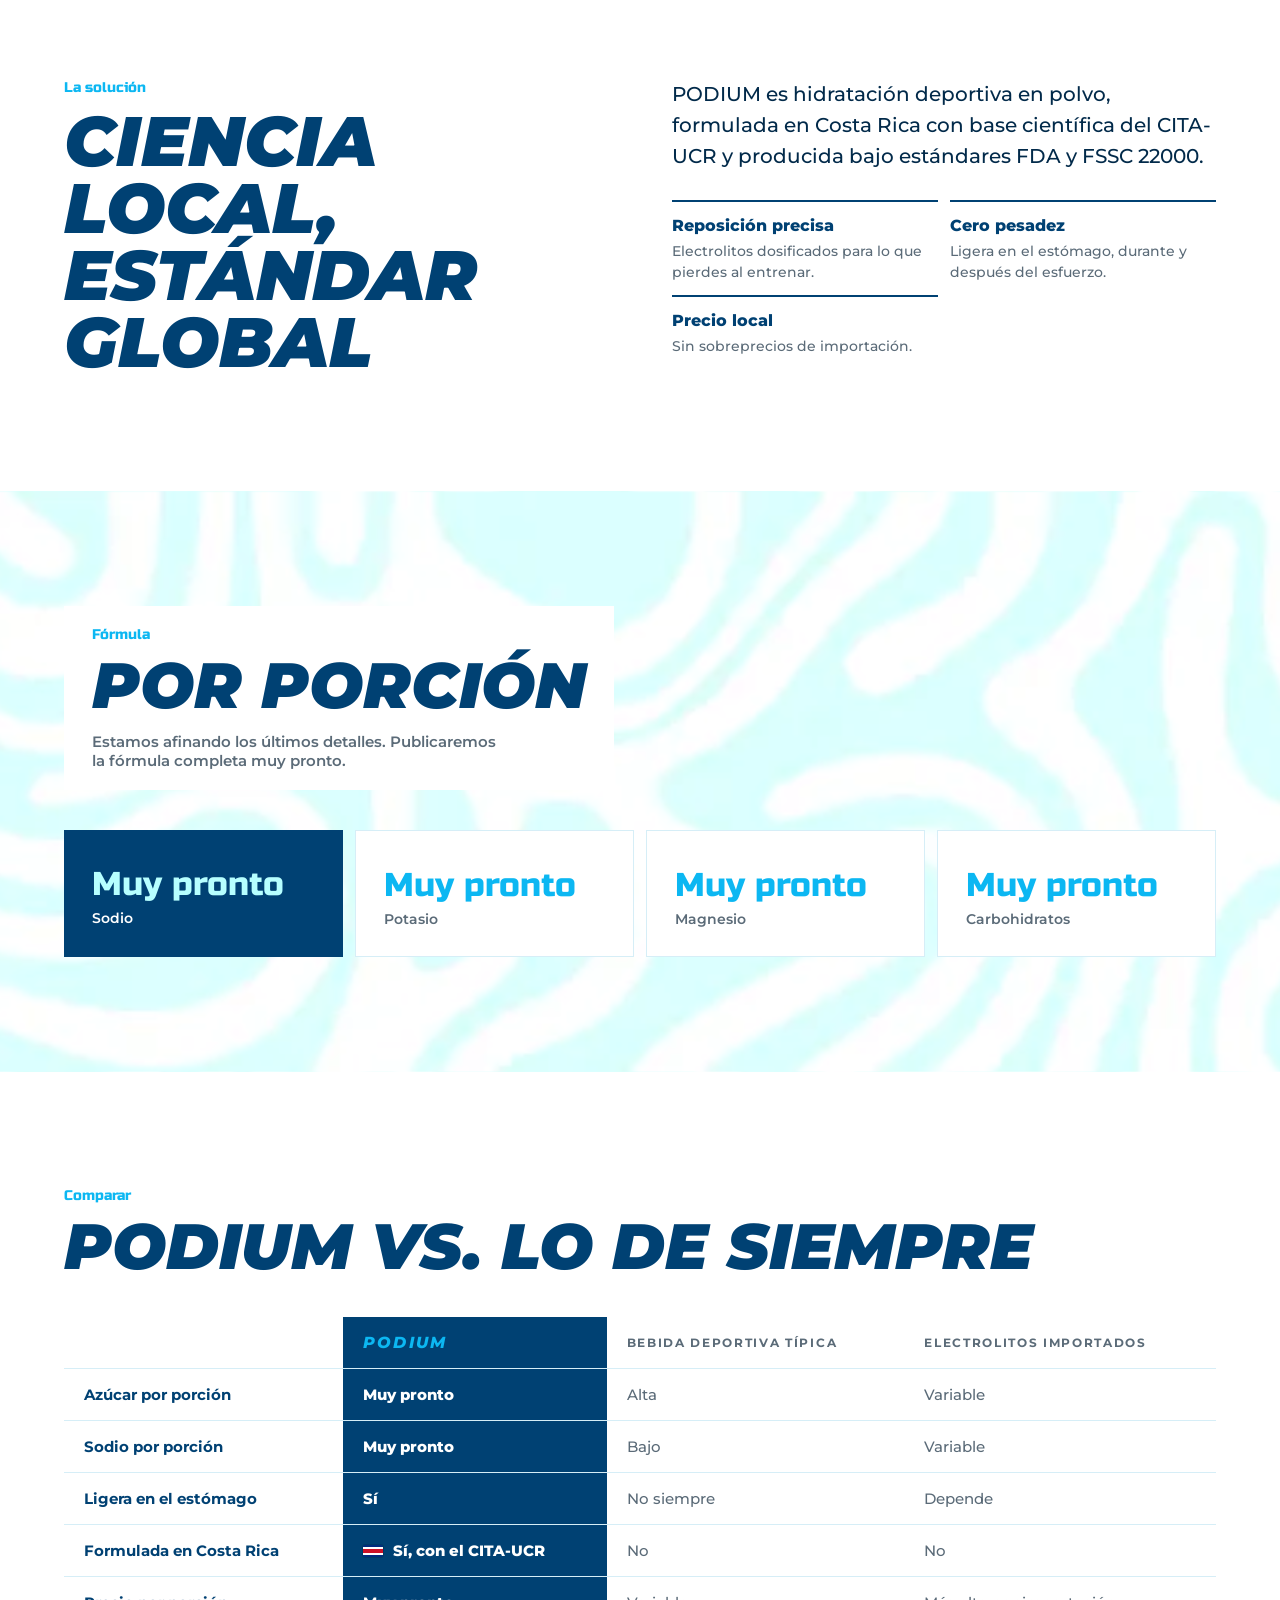
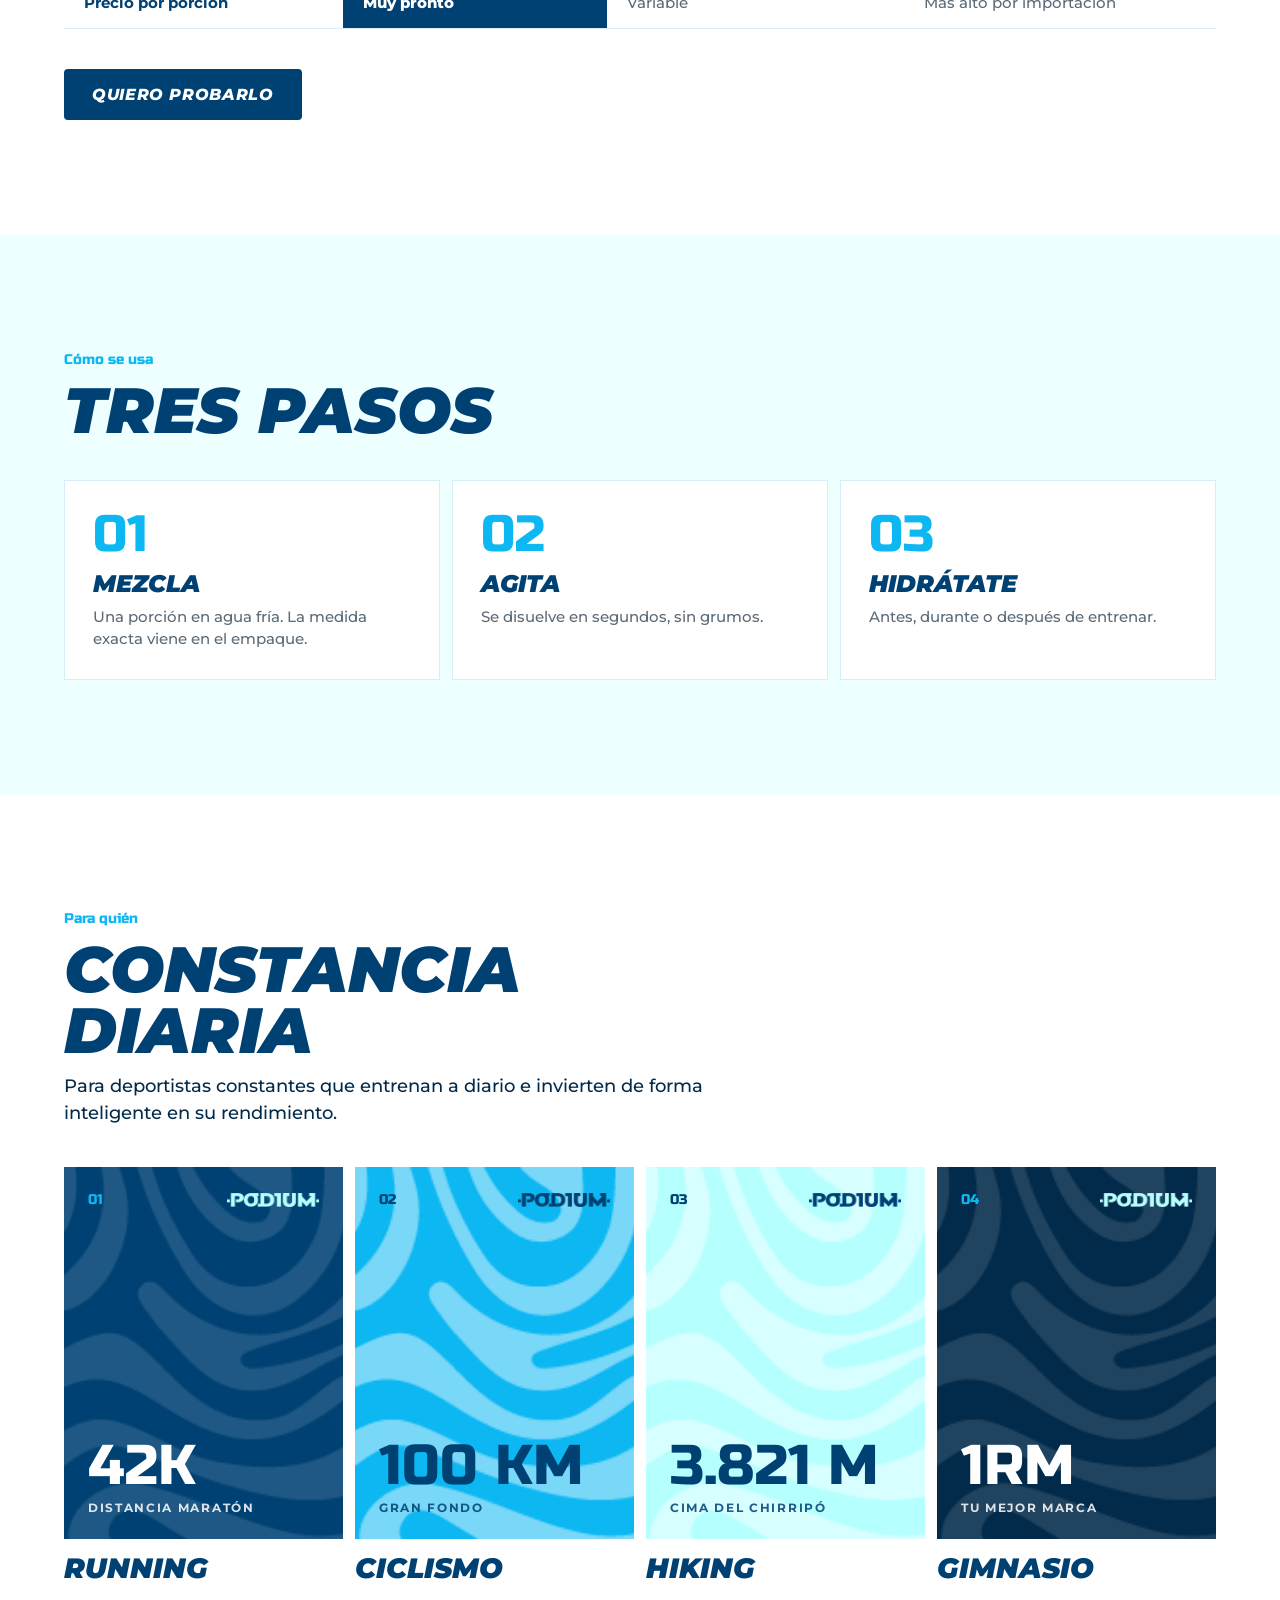
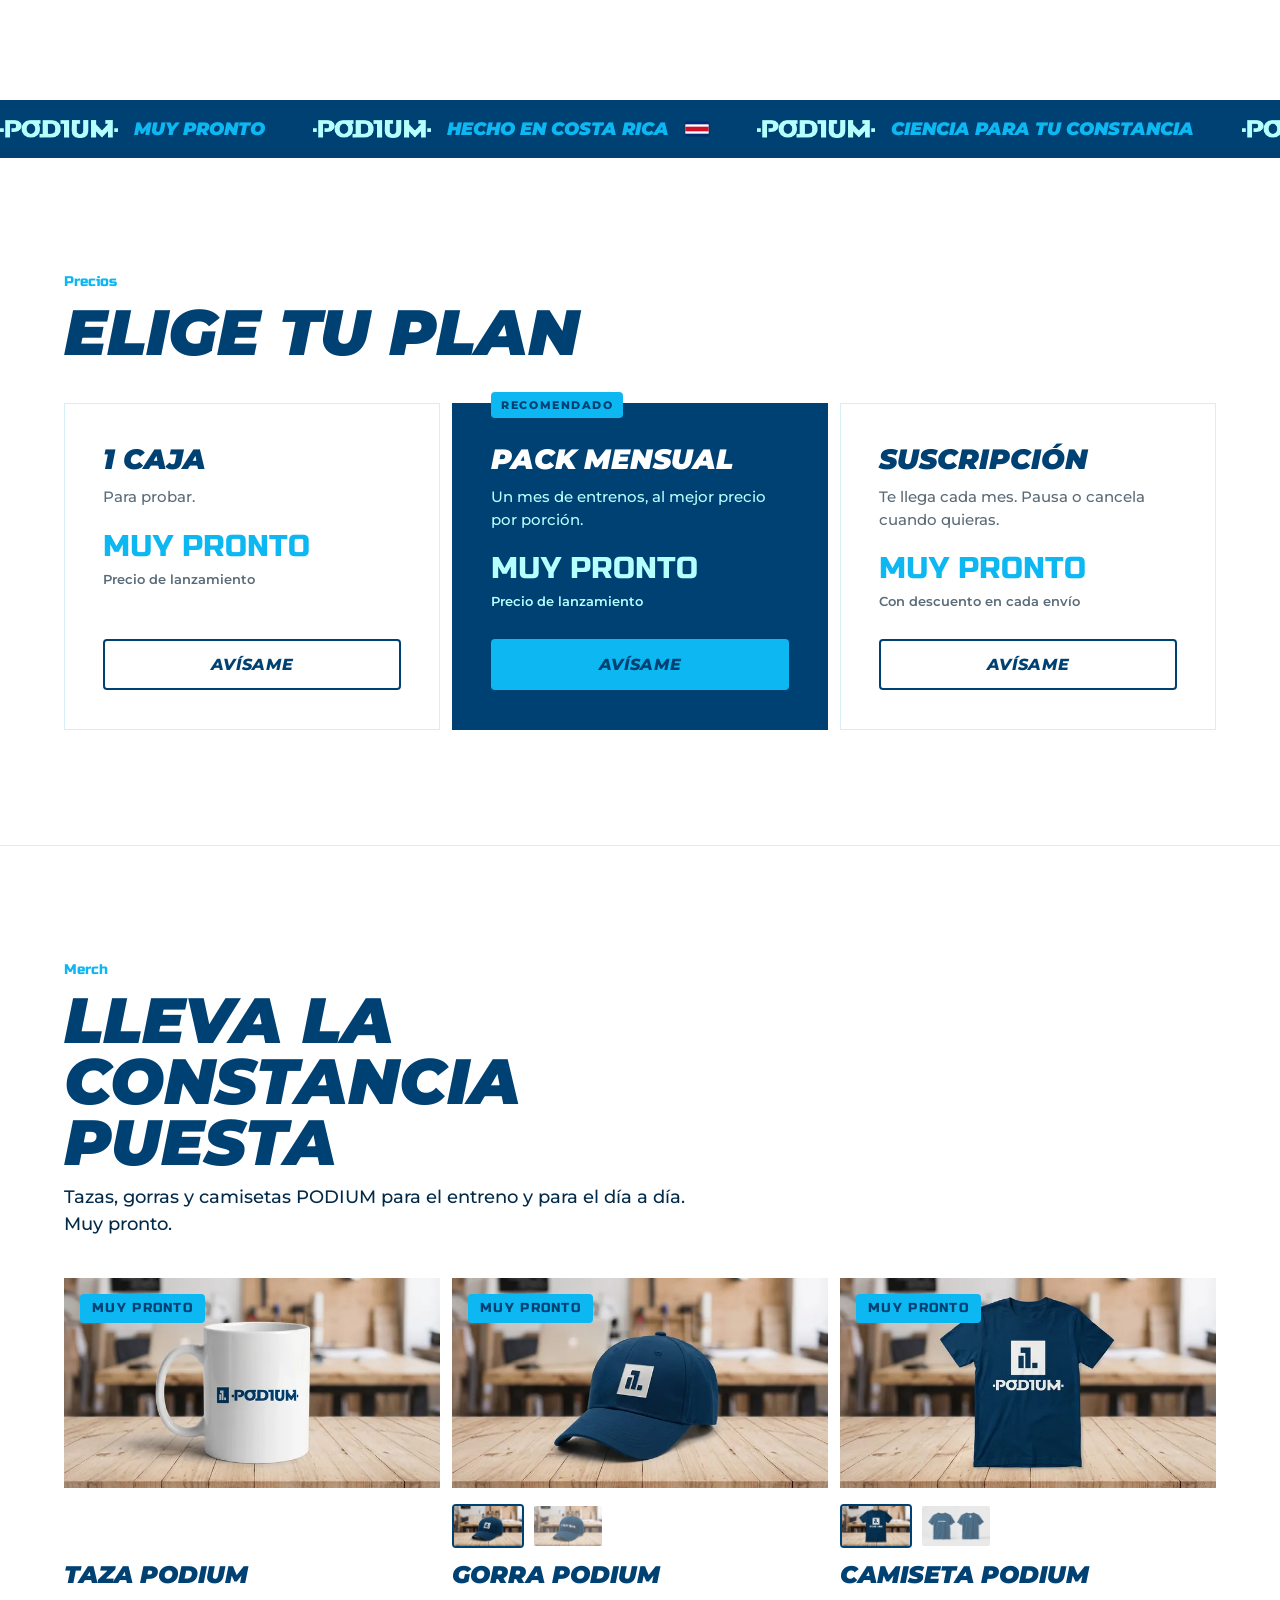
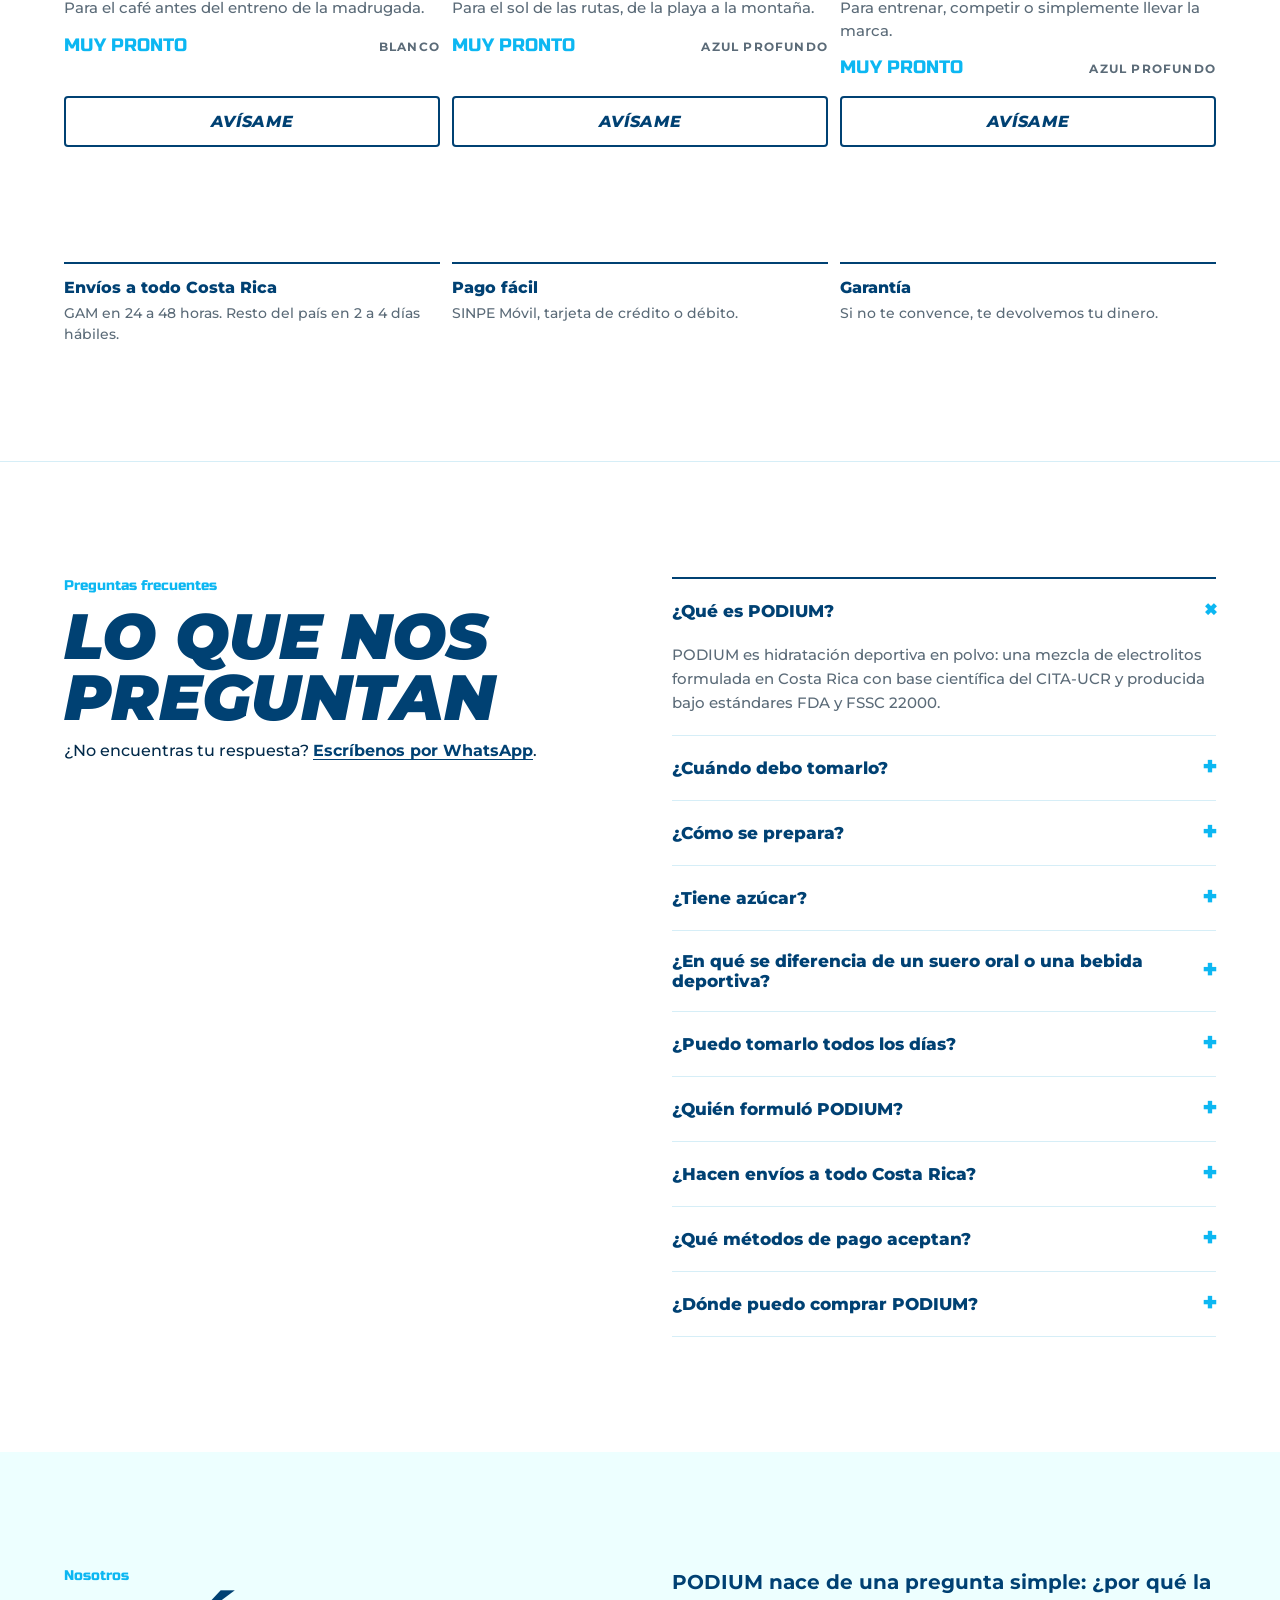
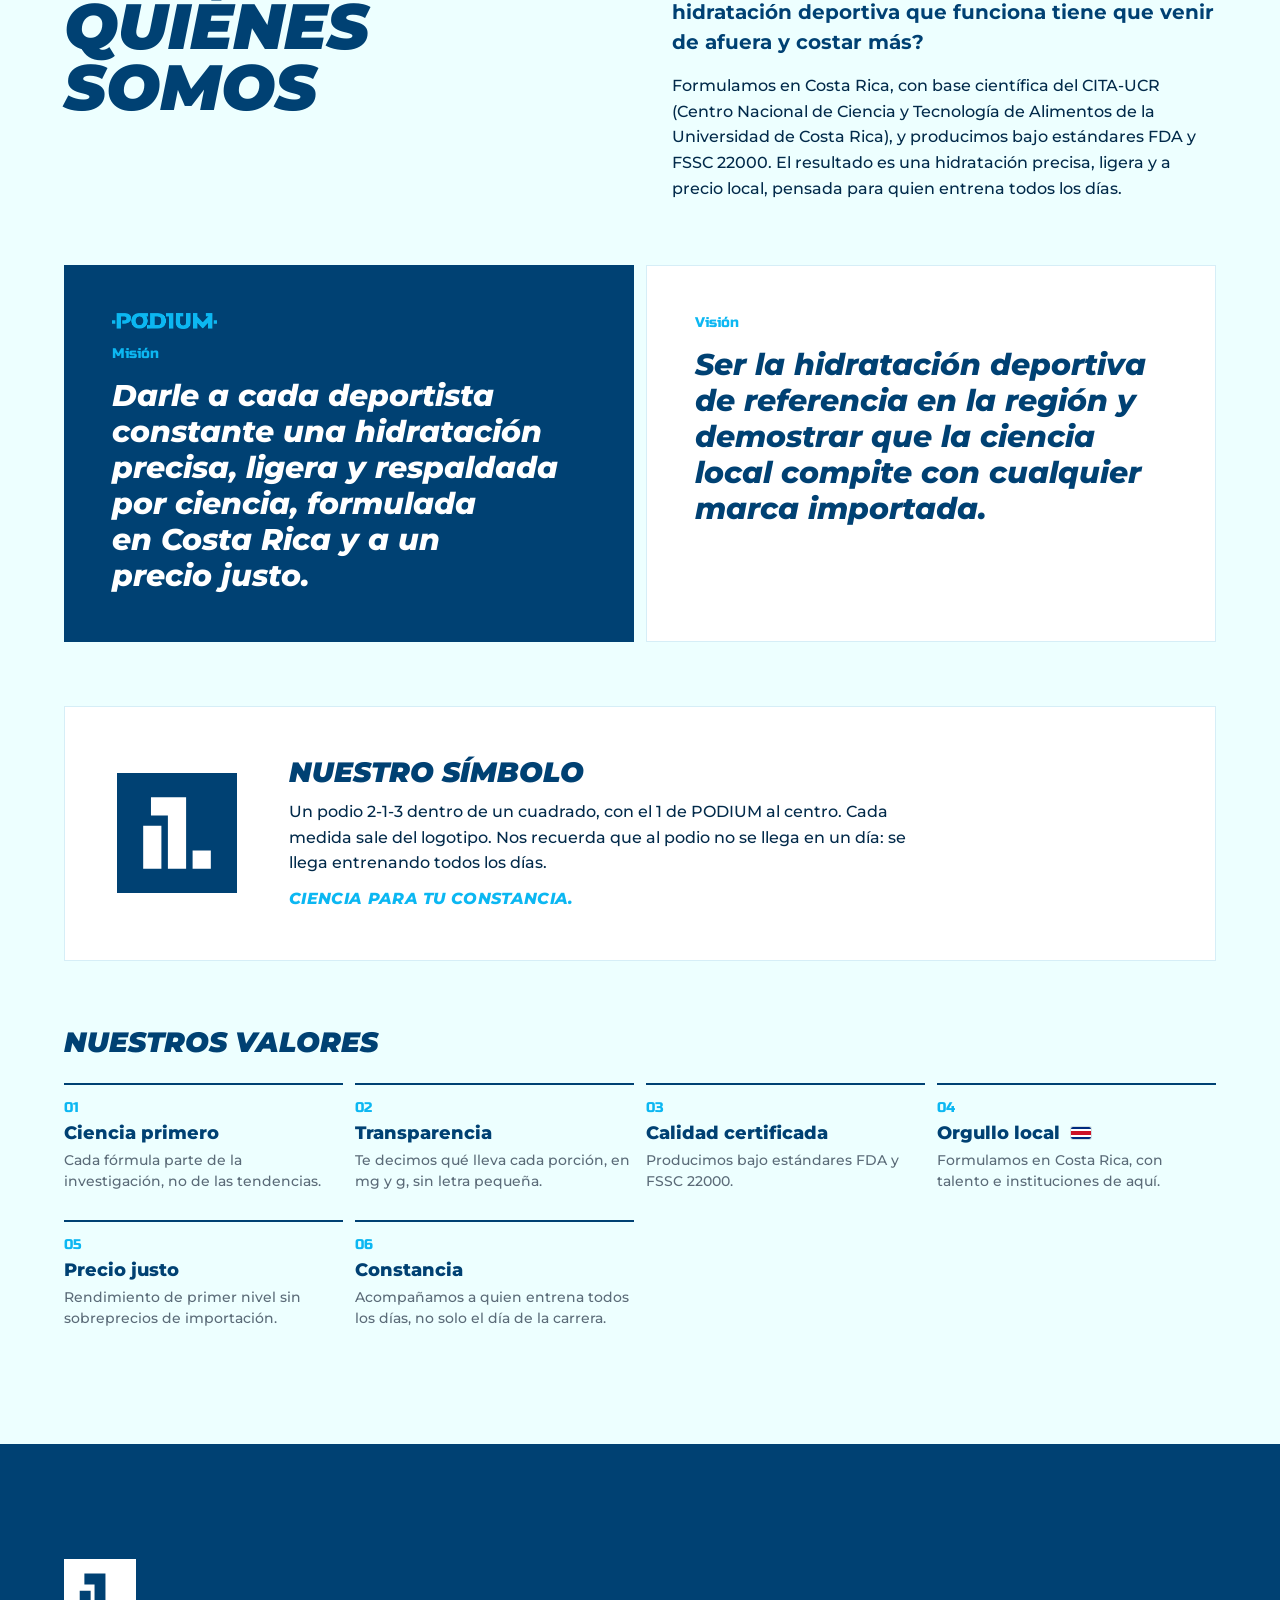
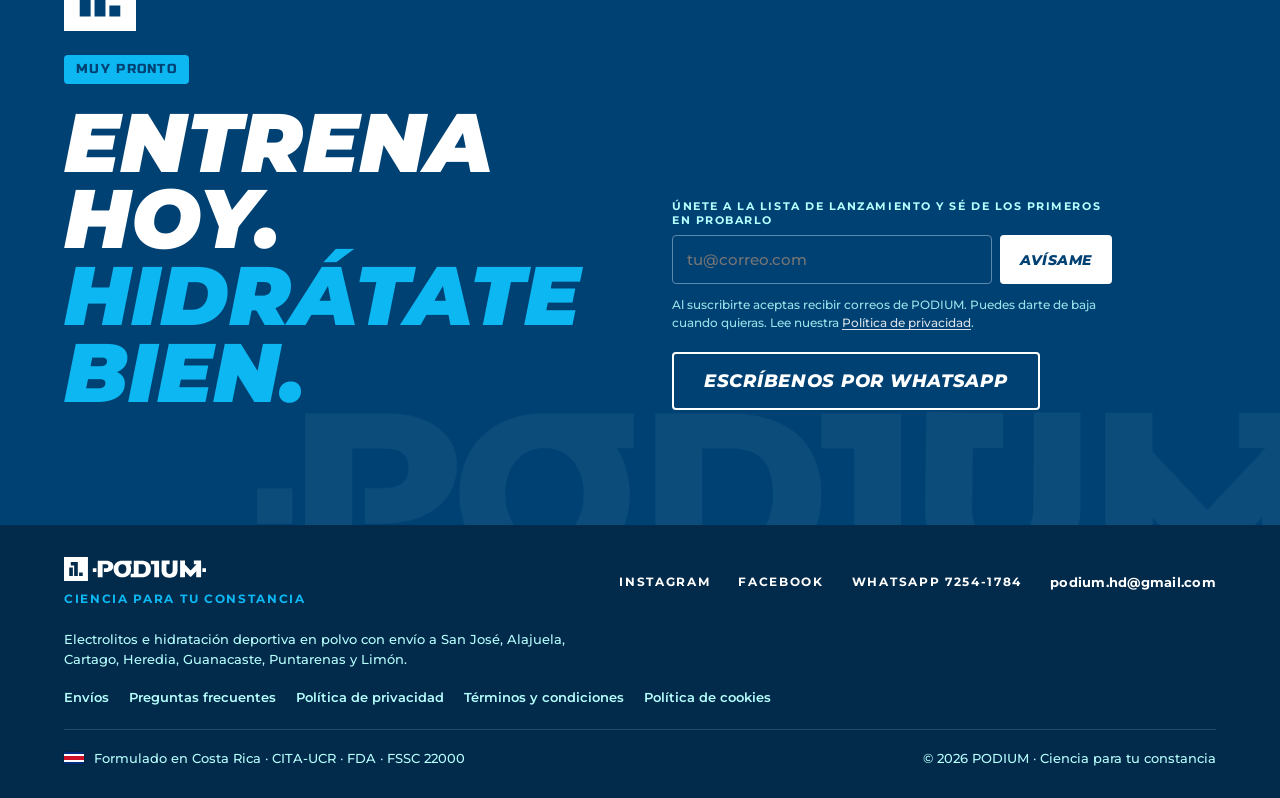
==== commit d134197a: "Add WhatsApp number 7254-1784 Point every WhatsApp button to wa.me/50672541784 (also in the static H" ====
--- a/index.html
+++ b/index.html
@@ -28,6 +28,8 @@
   "slogan": "Ciencia para tu constancia",
   "description": "Hidratación deportiva científica en polvo, formulada en Costa Rica con base del CITA-UCR y producida bajo estándares FDA y FSSC 22000.",
   "email": "podium.hd@gmail.com",
+  "telephone": "+506 7254-1784",
+  "contactPoint": { "@type": "ContactPoint", "contactType": "customer service", "telephone": "+506 7254-1784", "email": "podium.hd@gmail.com", "areaServed": "CR", "availableLanguage": "es" },
   "sameAs": [
     "https://www.instagram.com/podium.hd/",
     "https://www.facebook.com/profile.php?id=61594930238077"
@@ -185,7 +187,7 @@
       </div>
       <div class="hero__actions">
         <a class="btn btn--lg hero__primary" href="#lanzamiento" data-track="hero_avisame">Avísame del lanzamiento</a>
-        <a class="btn btn--lg btn--outline hero__secondary" href="#" data-wa data-track="hero_whatsapp">Pedir por WhatsApp</a>
+        <a class="btn btn--lg btn--outline hero__secondary" href="https://wa.me/50672541784" data-wa data-track="hero_whatsapp">Pedir por WhatsApp</a>
       </div>
       <ul class="microtrust">
         <li>Formulado con el CITA-UCR</li>
@@ -459,7 +461,7 @@
     <div class="section__head">
       <div class="kicker">Preguntas frecuentes</div>
       <h2 class="display section__title" id="faq-title">Lo que nos preguntan</h2>
-      <p>¿No encuentras tu respuesta? <a href="#" data-wa data-track="faq_whatsapp">Escríbenos por WhatsApp</a>.</p>
+      <p>¿No encuentras tu respuesta? <a href="https://wa.me/50672541784" data-wa data-track="faq_whatsapp">Escríbenos por WhatsApp</a>.</p>
     </div>
     <div class="faq__list">
       <details class="faq__item" open>
@@ -570,7 +572,7 @@
         <p class="subscribe__legal">Al suscribirte aceptas recibir correos de PODIUM. Puedes darte de baja cuando quieras. Lee nuestra <a href="privacidad.html">Política de privacidad</a>.</p>
       </form>
       <div class="cta__buttons">
-        <a class="btn btn--xl btn--outline btn--outline-white" href="#" data-wa data-track="cta_whatsapp">Escríbenos por WhatsApp</a>
+        <a class="btn btn--xl btn--outline btn--outline-white" href="https://wa.me/50672541784" data-wa data-track="cta_whatsapp">Escríbenos por WhatsApp</a>
       </div>
     </div>
   </section>
@@ -582,6 +584,7 @@
     <nav class="social" aria-label="Redes sociales y contacto">
       <a class="social__link" href="https://www.instagram.com/podium.hd/" target="_blank" rel="noopener me" data-track="footer_instagram">Instagram</a>
       <a class="social__link" href="https://www.facebook.com/profile.php?id=61594930238077" target="_blank" rel="noopener me" data-track="footer_facebook">Facebook</a>
+      <a class="social__link" href="https://wa.me/50672541784" target="_blank" rel="noopener" data-wa data-track="footer_whatsapp">WhatsApp 7254-1784</a>
       <a class="social__link social__link--mail" href="mailto:podium.hd@gmail.com" data-track="footer_email">podium.hd@gmail.com</a>
     </nav>
   </div>
@@ -605,7 +608,7 @@
 <div class="buybar" id="buybar" aria-hidden="true">
   <div class="buybar__price">Muy pronto</div>
   <a class="btn btn--cyan buybar__btn" href="#lanzamiento" data-track="buybar_avisame" tabindex="-1">Avísame</a>
-  <a class="buybar__wa" href="#" data-wa data-track="buybar_whatsapp" tabindex="-1">WhatsApp</a>
+  <a class="buybar__wa" href="https://wa.me/50672541784" data-wa data-track="buybar_whatsapp" tabindex="-1">WhatsApp</a>
 </div>
 
 <script src="main.js" defer></script>
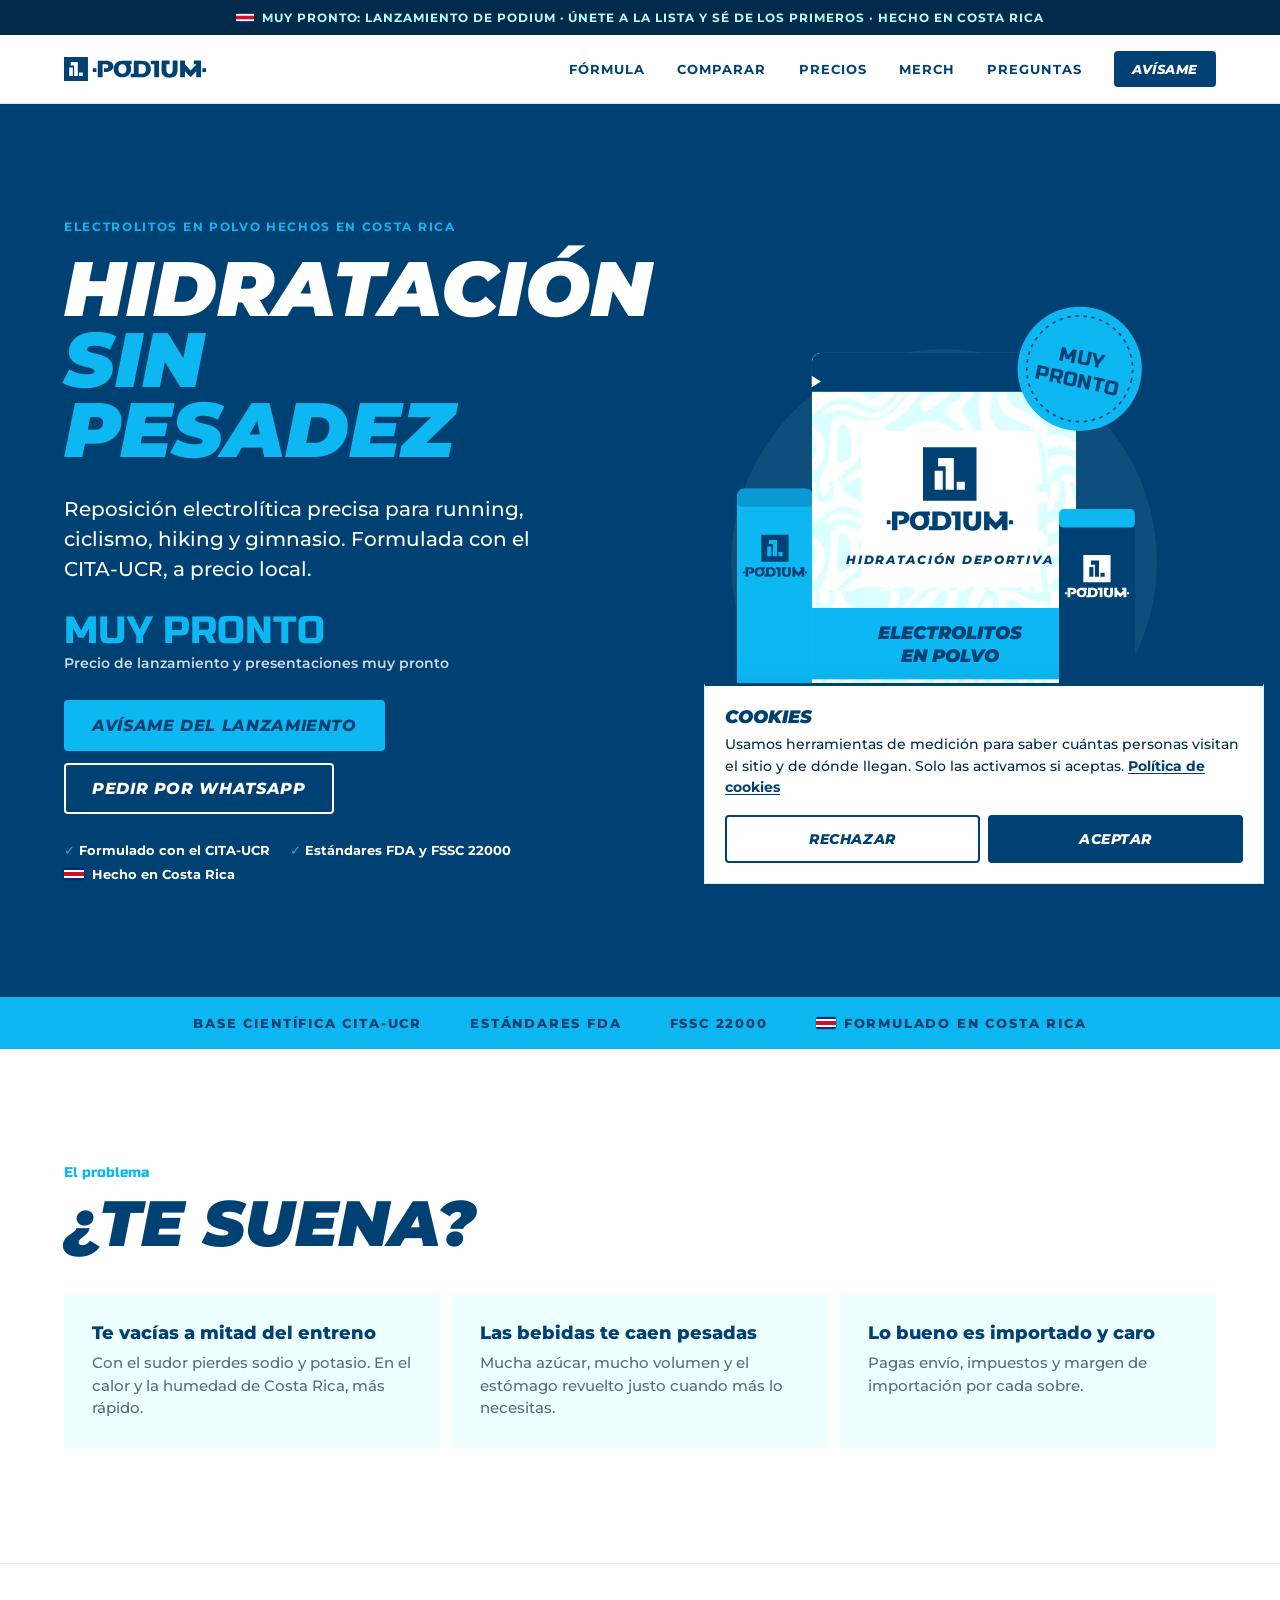
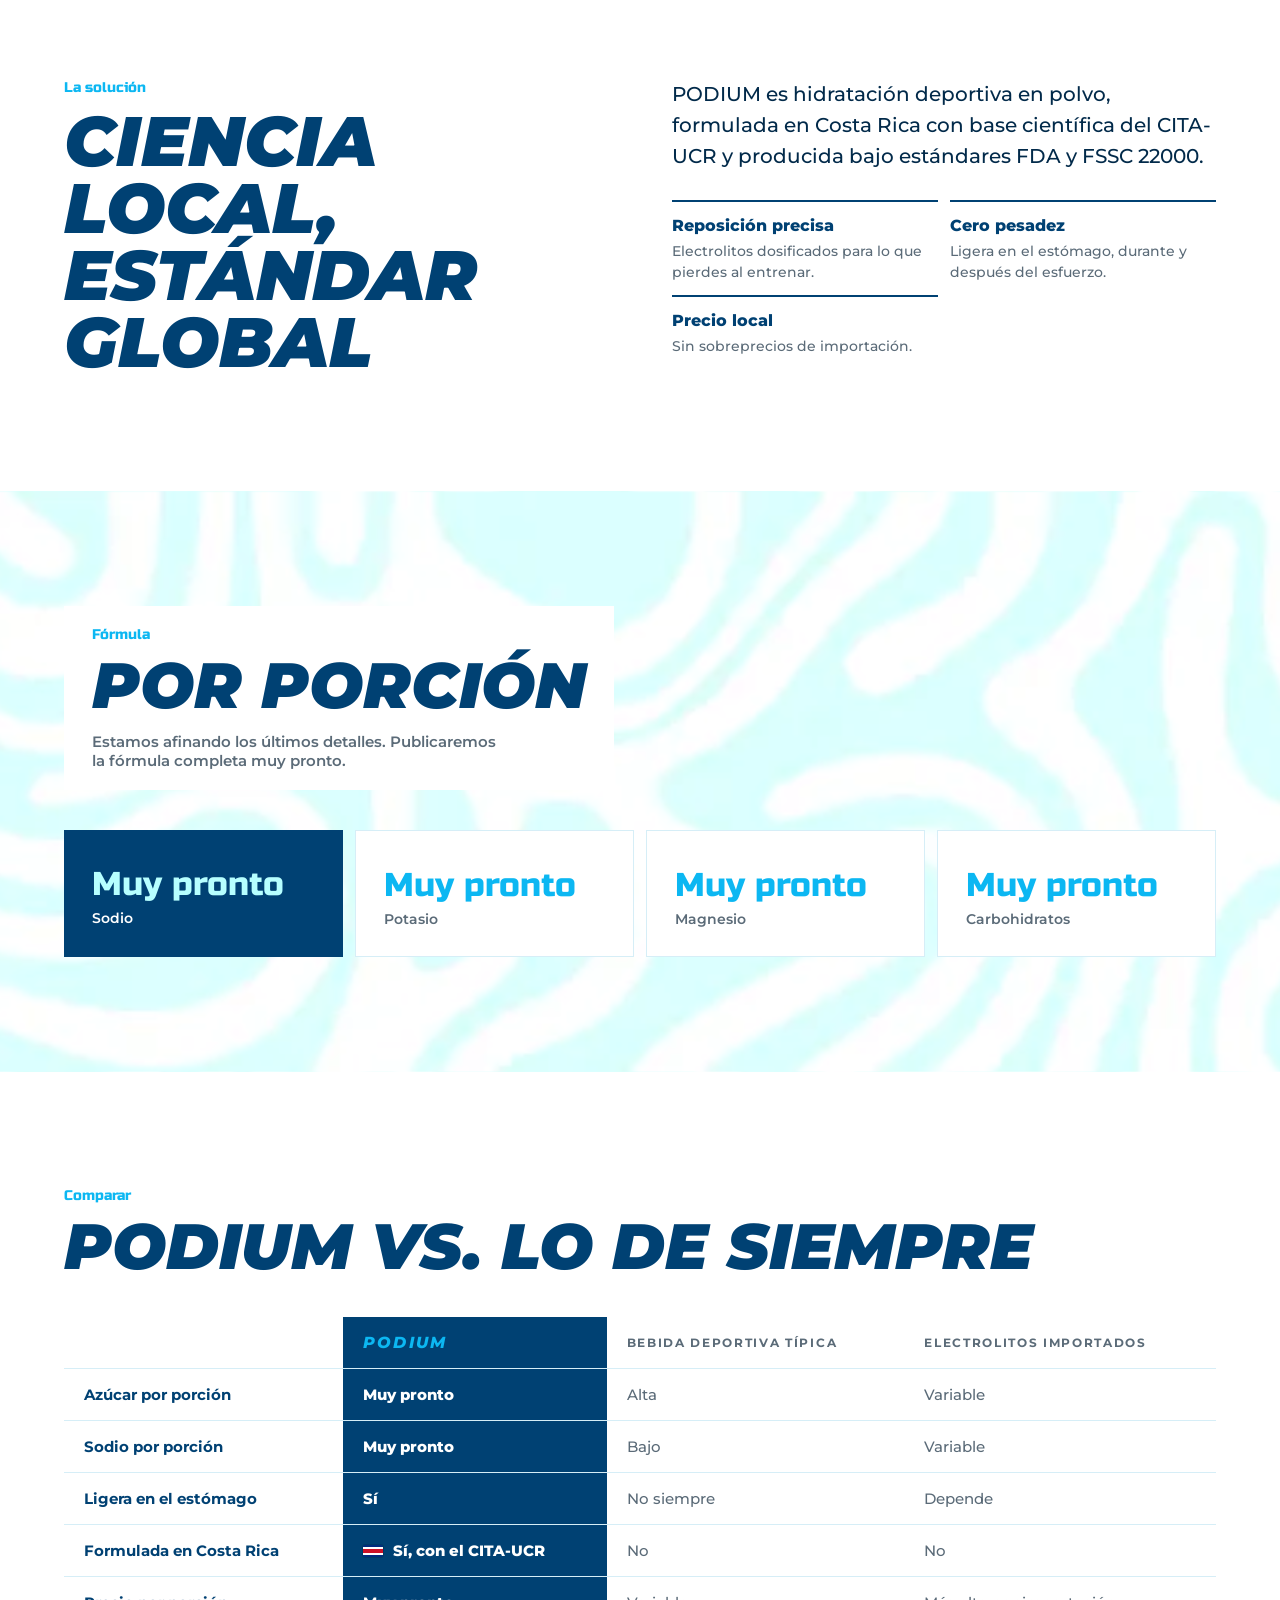
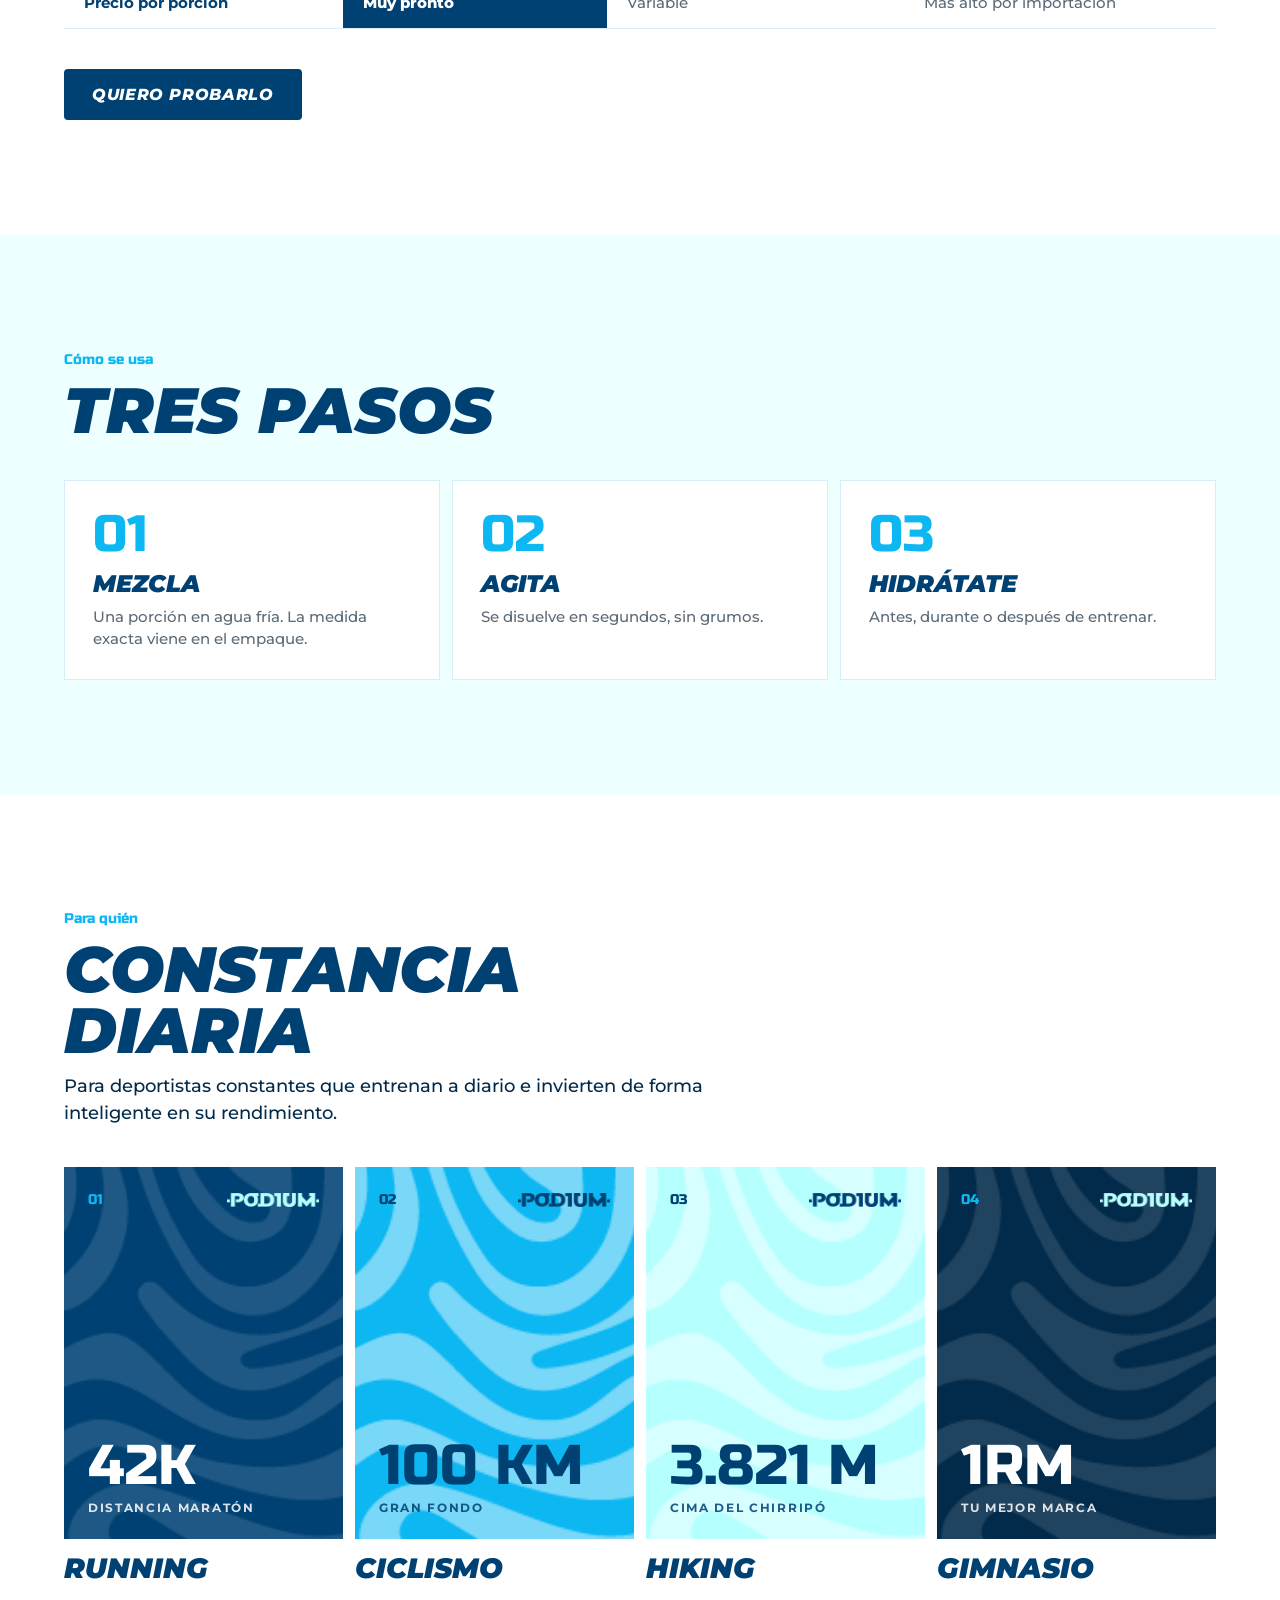
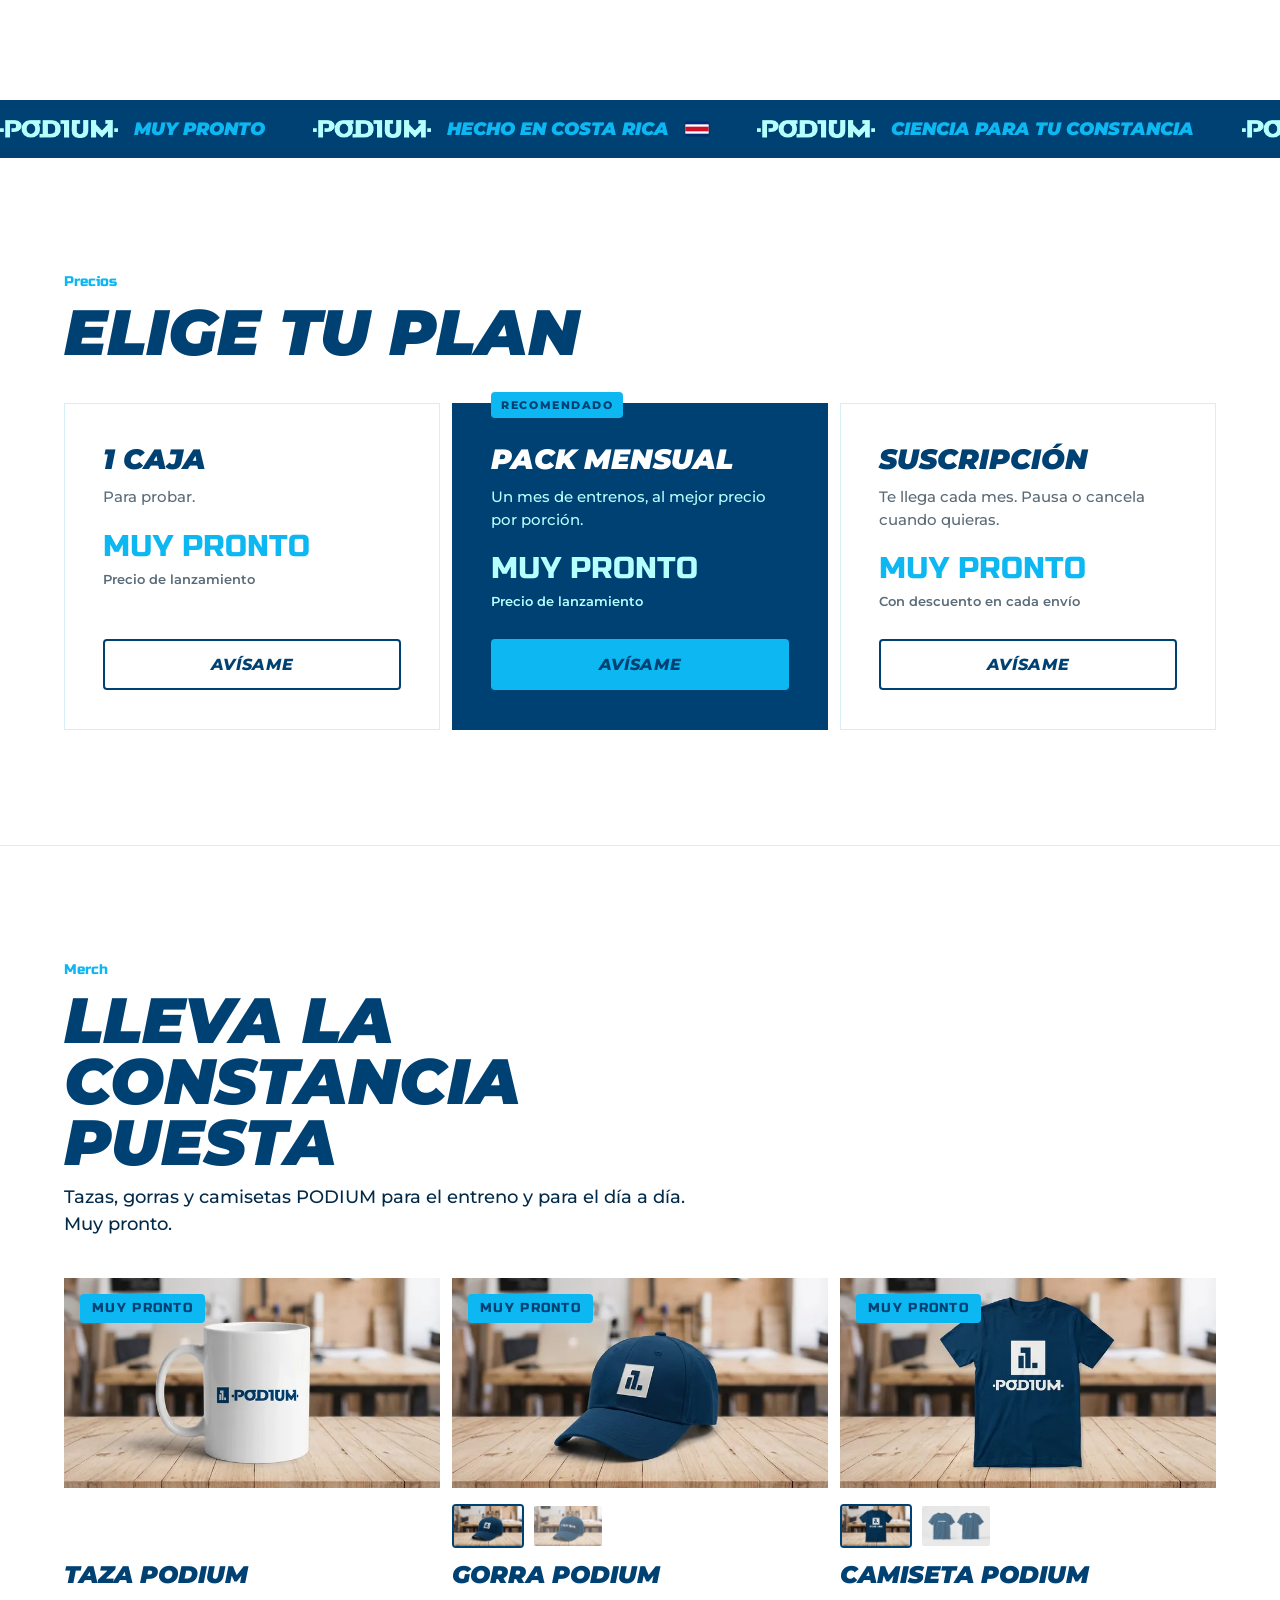
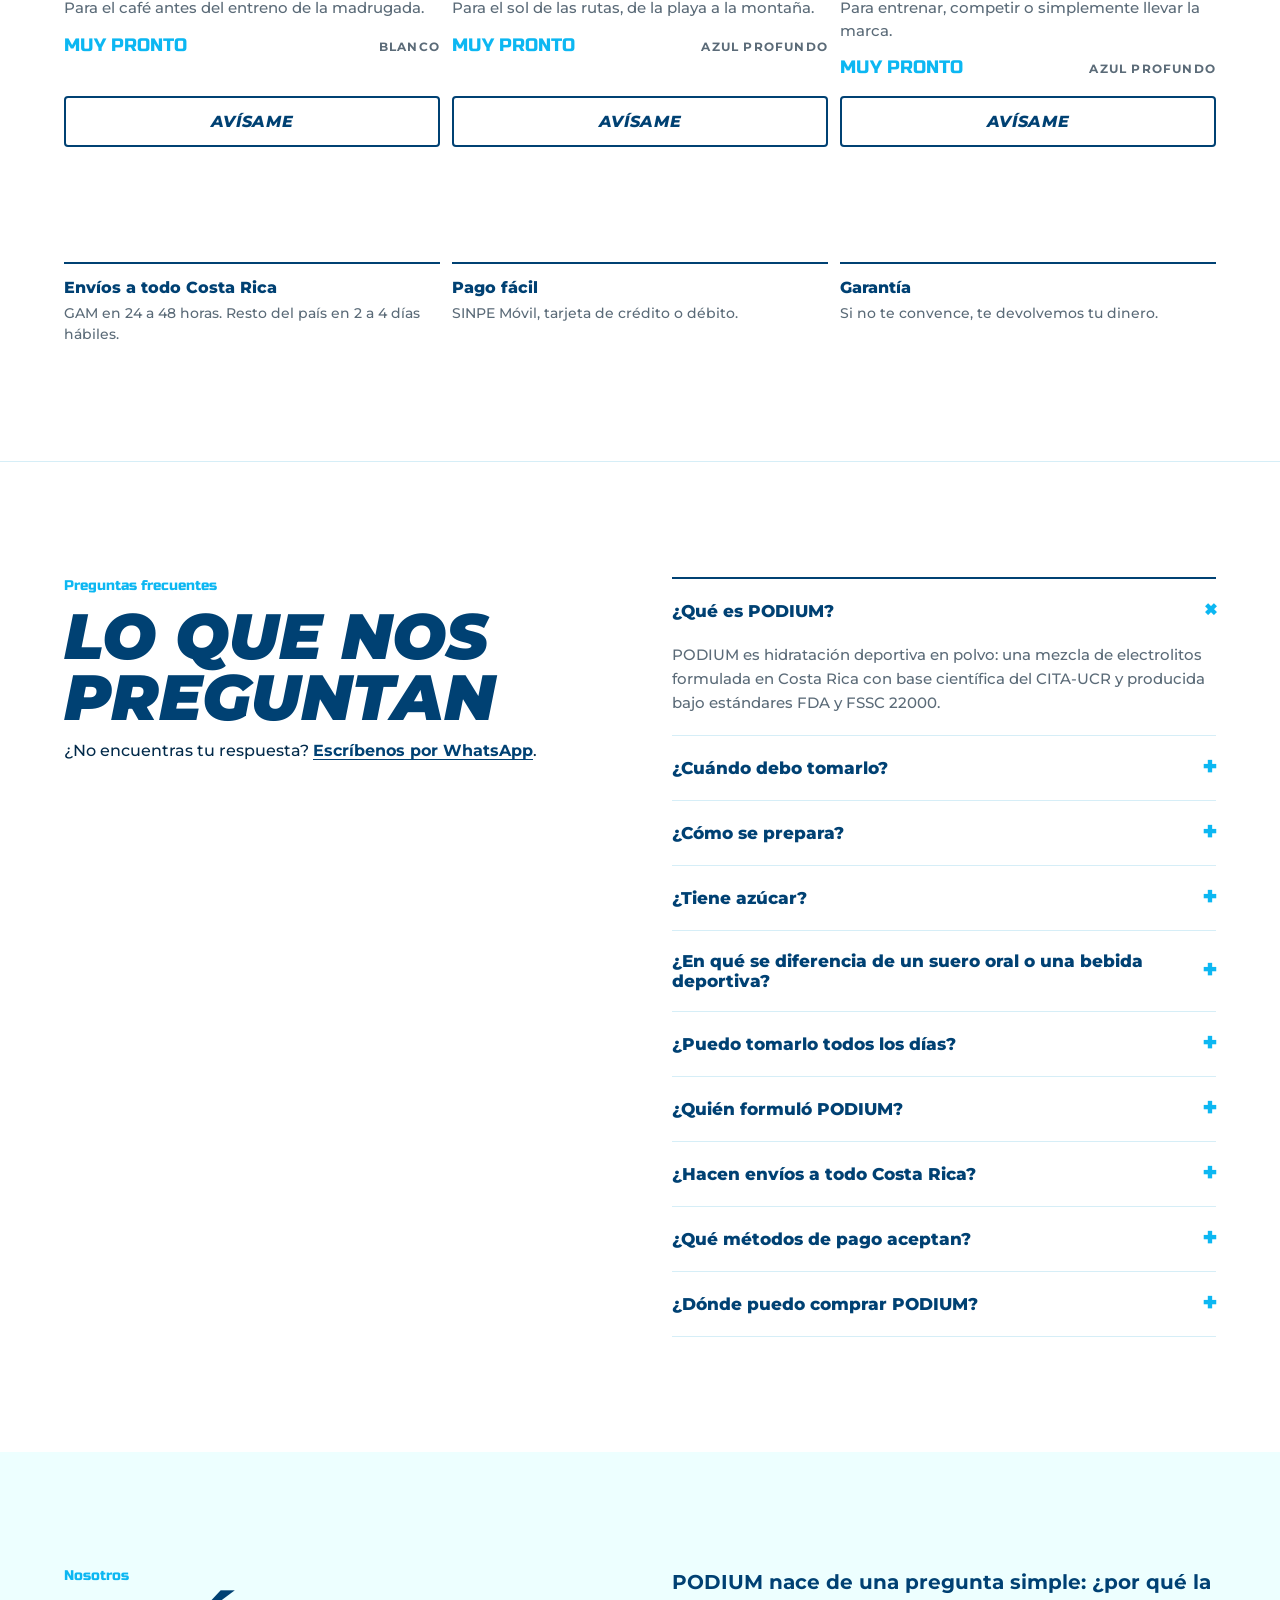
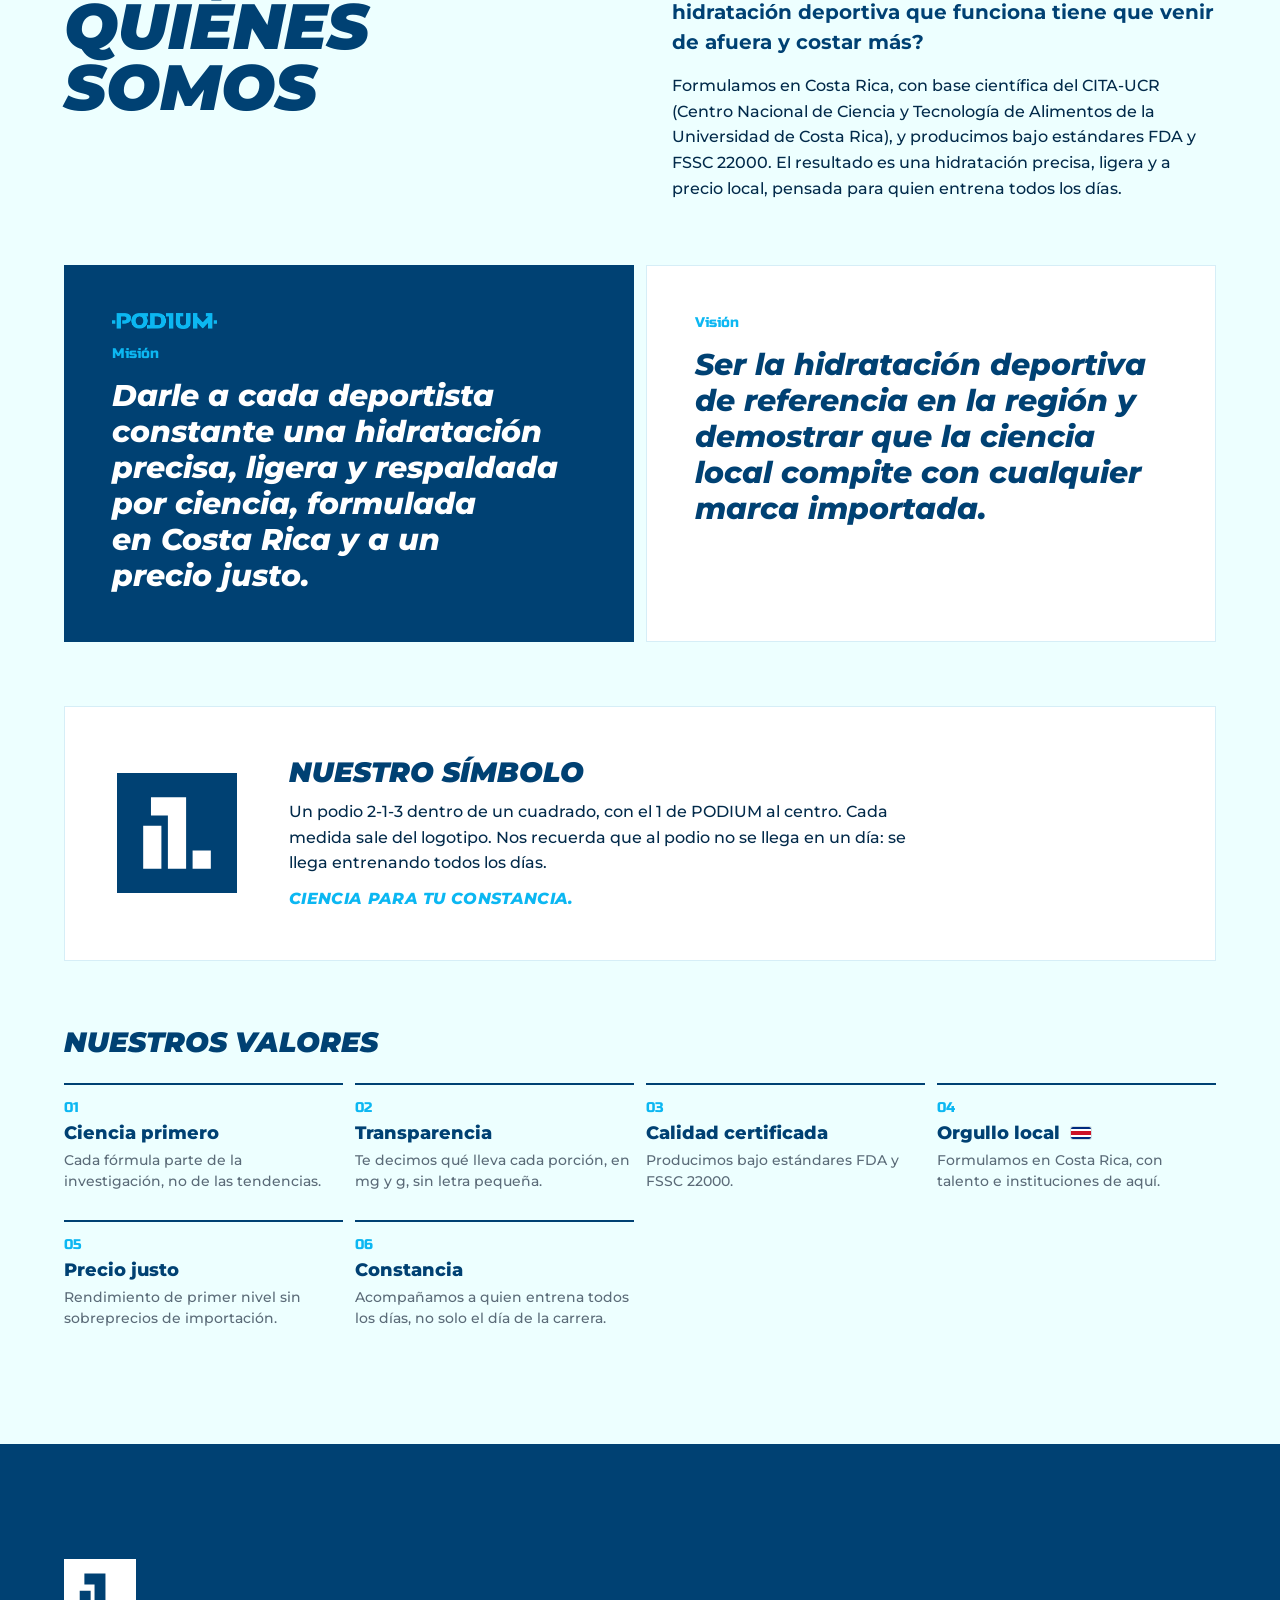
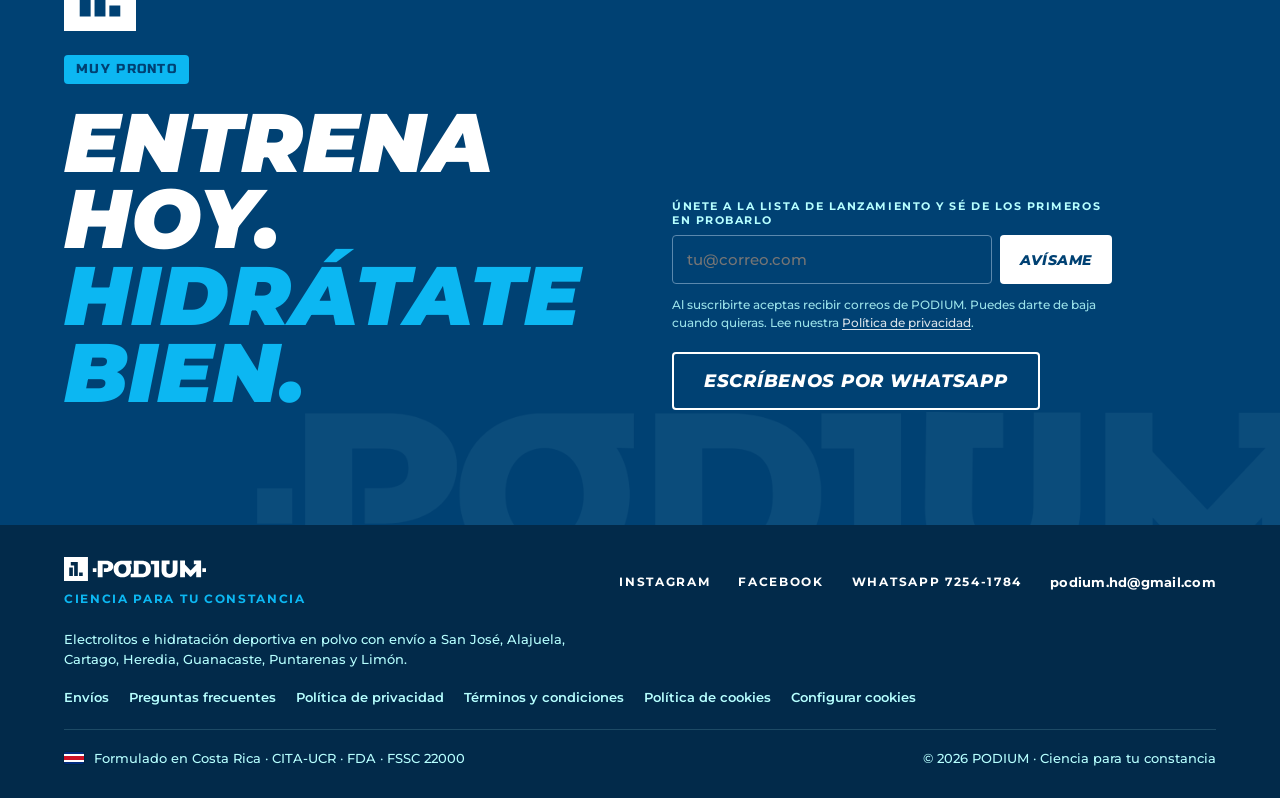
==== commit f00217c6: "Add cookie consent banner and social share image Load Metricool (and GA4 once an ID is set) only aft" ====
--- a/index.html
+++ b/index.html
@@ -7,13 +7,19 @@
 <meta name="description" content="Electrolitos en polvo formulados en Costa Rica con el CITA-UCR. Hidratación deportiva sin pesadez para running, ciclismo, hiking y gimnasio. Envíos a todo Costa Rica.">
 <meta name="robots" content="index, follow">
 <meta name="theme-color" content="#004173">
-<!-- TODO (dominio): agregar <link rel="canonical" href="https://DOMINIO/">, og:url y og:image con URL absoluta -->
+<!-- TODO (dominio): agregar <link rel="canonical" href="https://DOMINIO/"> y og:url -->
 <meta property="og:type" content="website">
 <meta property="og:locale" content="es_CR">
 <meta property="og:site_name" content="PODIUM">
 <meta property="og:title" content="PODIUM · Electrolitos en polvo hechos en Costa Rica">
 <meta property="og:description" content="Ciencia para tu constancia. Hidratación deportiva sin pesadez, formulada con el CITA-UCR y producida bajo estándares FDA y FSSC 22000.">
 <meta name="twitter:card" content="summary_large_image">
+<!-- TODO (dominio): cambiar a URL absoluta, ej. https://DOMINIO/assets/og-image.jpg -->
+<meta property="og:image" content="assets/og-image.jpg">
+<meta property="og:image:width" content="1200">
+<meta property="og:image:height" content="630">
+<meta property="og:image:alt" content="PODIUM: hidratación sin pesadez. Electrolitos en polvo hechos en Costa Rica.">
+<meta name="twitter:image" content="assets/og-image.jpg">
 <link rel="icon" href="assets/favicon.svg" type="image/svg+xml">
 <link rel="icon" href="assets/favicon-32.png" type="image/png" sizes="32x32">
 <link rel="apple-touch-icon" href="assets/apple-touch-icon.png">
@@ -596,6 +602,7 @@
       <a href="privacidad.html">Política de privacidad</a>
       <a href="terminos.html">Términos y condiciones</a>
       <a href="cookies.html">Política de cookies</a>
+      <a href="cookies.html#configurar" data-cookie-settings>Configurar cookies</a>
     </nav>
   </div>
   <div class="footer__bottom">
@@ -612,5 +619,6 @@
 </div>
 
 <script src="main.js" defer></script>
+<script src="consent.js" defer></script>
 </body>
 </html>
--- a/styles.css
+++ b/styles.css
@@ -799,3 +799,32 @@
 .band__item .flag--band { width: 24px; height: 14px; }
 .value__title .flag { margin-left: 6px; vertical-align: 0; }
 .footer__text .flag { margin-right: 6px; }
+
+.legal__body .table-wrap { margin-bottom: 16px; }
+
+/* =================== Aviso de cookies =================== */
+.consent {
+  position: fixed; z-index: 40; left: 16px; right: 16px; bottom: 16px;
+  max-width: 560px; margin-left: auto;
+  background: var(--podium-white); color: var(--podium-ink);
+  border: 1px solid var(--border-subtle); border-top: 3px solid var(--podium-navy);
+  box-shadow: 0 12px 40px -12px rgba(0,65,115,.45);
+  padding: 20px; display: flex; flex-direction: column; gap: 16px;
+}
+.consent[hidden] { display: none; }
+.consent__title { margin: 0 0 6px; font-weight: 900; font-style: italic; text-transform: uppercase; font-size: 18px; color: var(--podium-navy); }
+.consent__text p { margin: 0; font-size: 14px; line-height: 1.55; }
+.consent__text a { font-weight: 700; text-decoration: underline; text-underline-offset: 2px; }
+.consent__actions { display: flex; gap: 8px; }
+.consent__btn {
+  flex: 1; cursor: pointer; border-radius: var(--radius-s);
+  font: italic 800 14px var(--font-body); text-transform: uppercase; letter-spacing: .04em;
+  padding: 13px 16px; border: 2px solid var(--podium-navy);
+  background: var(--podium-navy); color: var(--podium-white);
+  transition: background-color var(--dur-fast) var(--ease-out), color var(--dur-fast) var(--ease-out);
+}
+.consent__btn:hover { background: var(--podium-cyan); border-color: var(--podium-cyan); color: var(--podium-navy); }
+.consent__btn--ghost { background: var(--podium-white); color: var(--podium-navy); }
+.consent__btn--ghost:hover { background: var(--podium-navy); border-color: var(--podium-navy); color: var(--podium-white); }
+@media (max-width: 760px) { body.has-consent .buybar { display: none; } }
+.legal__btn { border: 0; cursor: pointer; font-size: 14px; padding: 12px 20px; }
